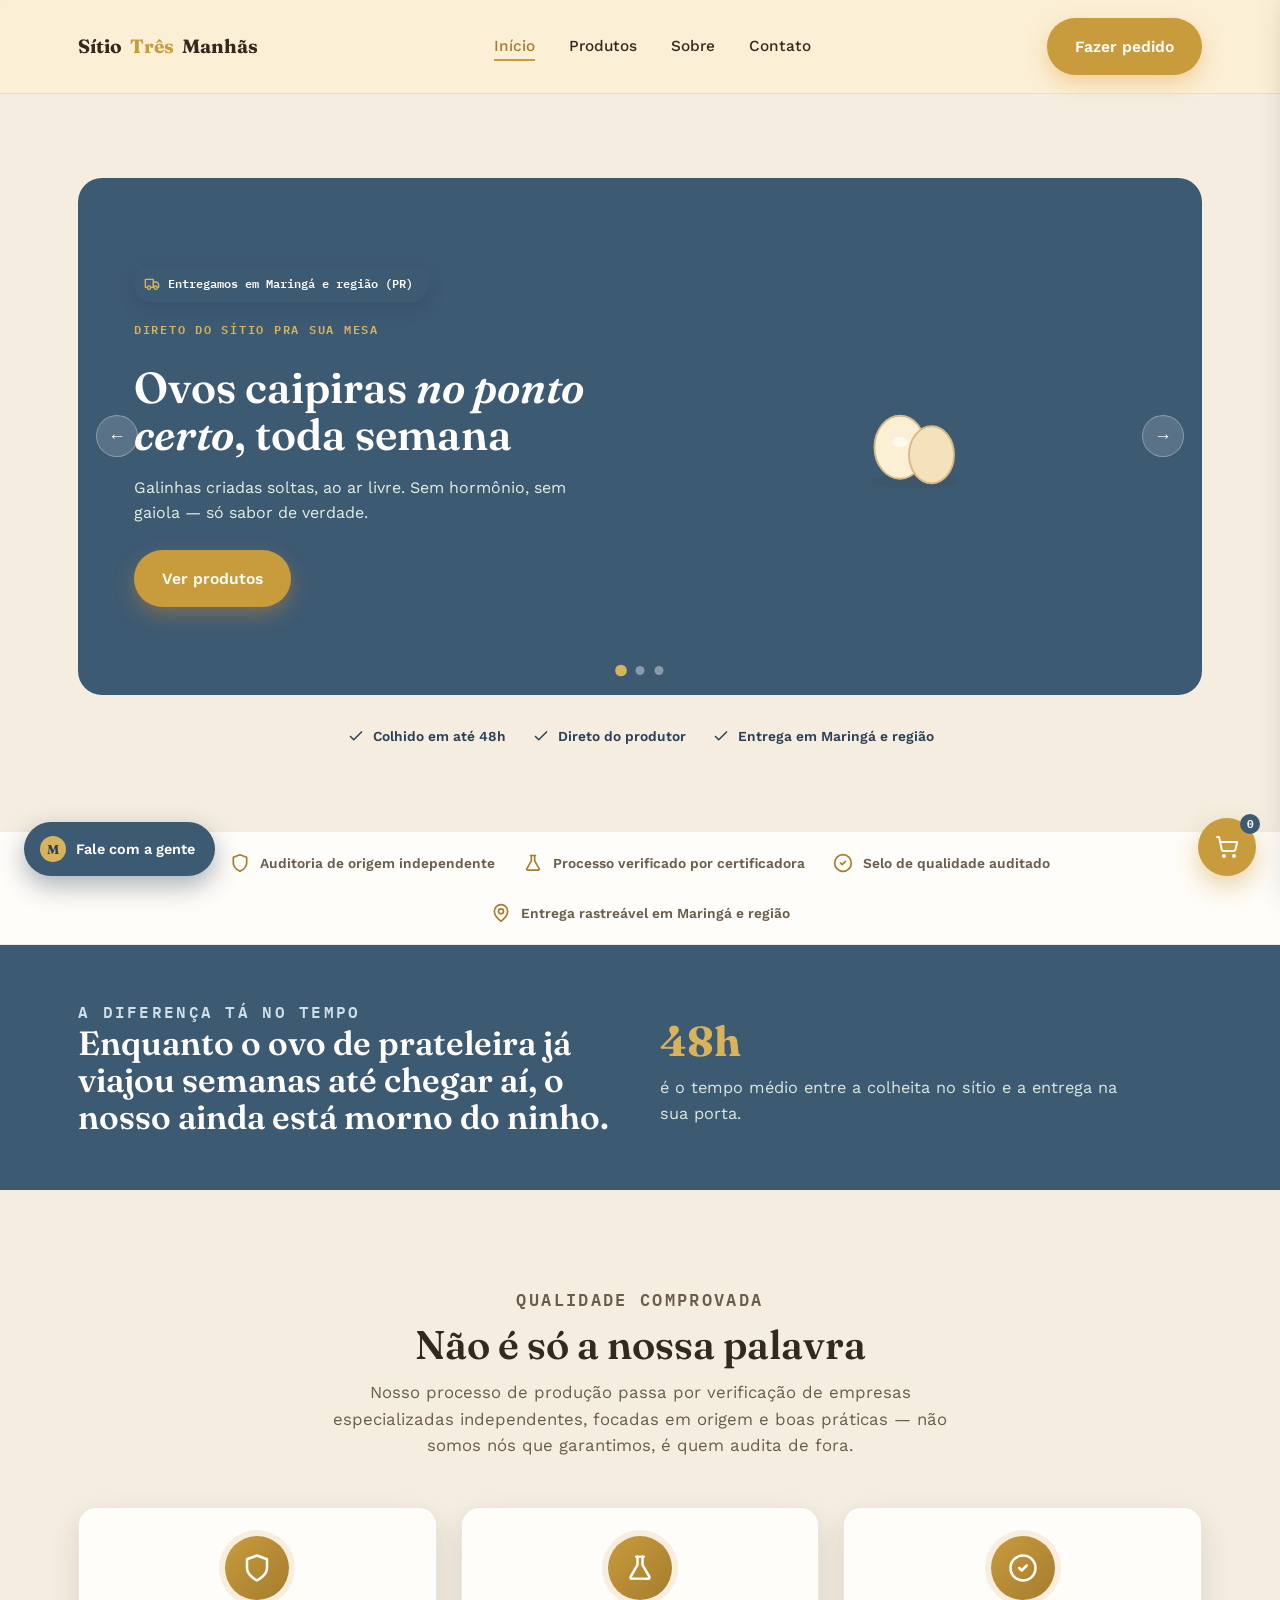
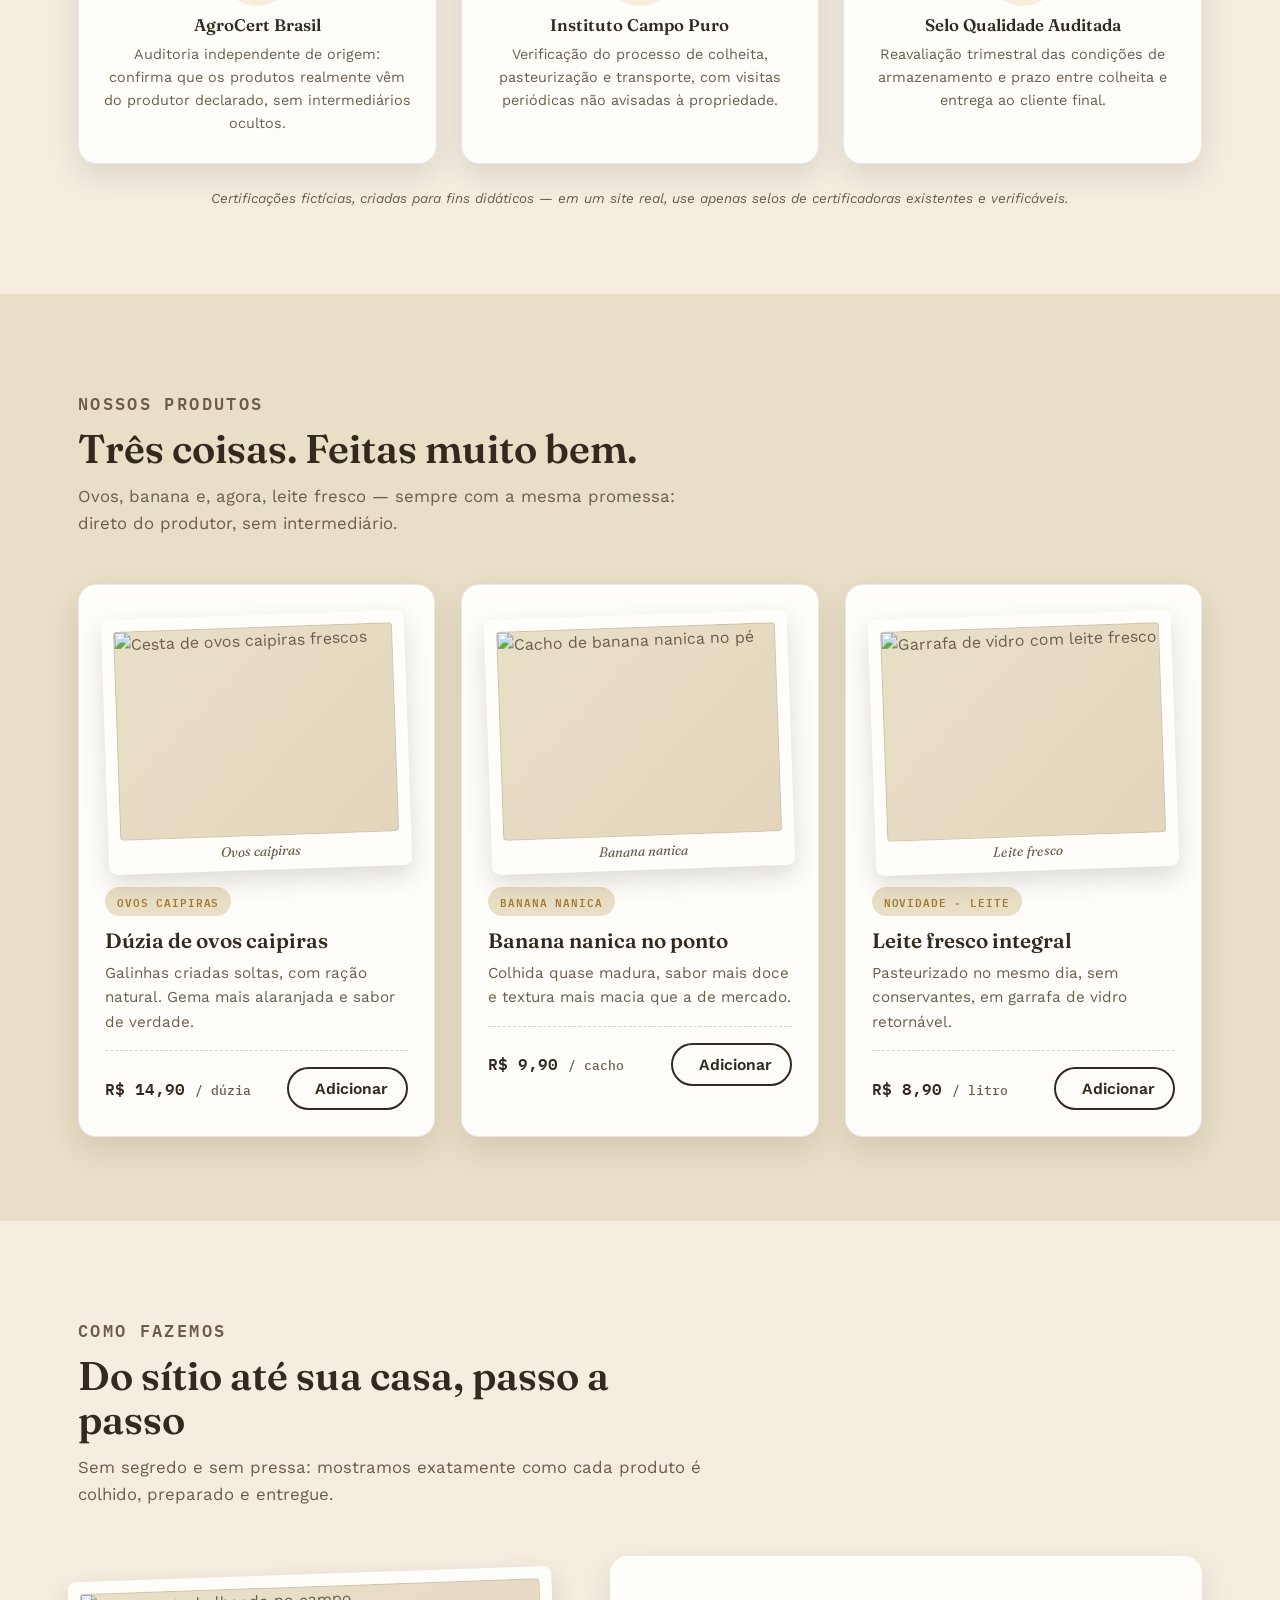
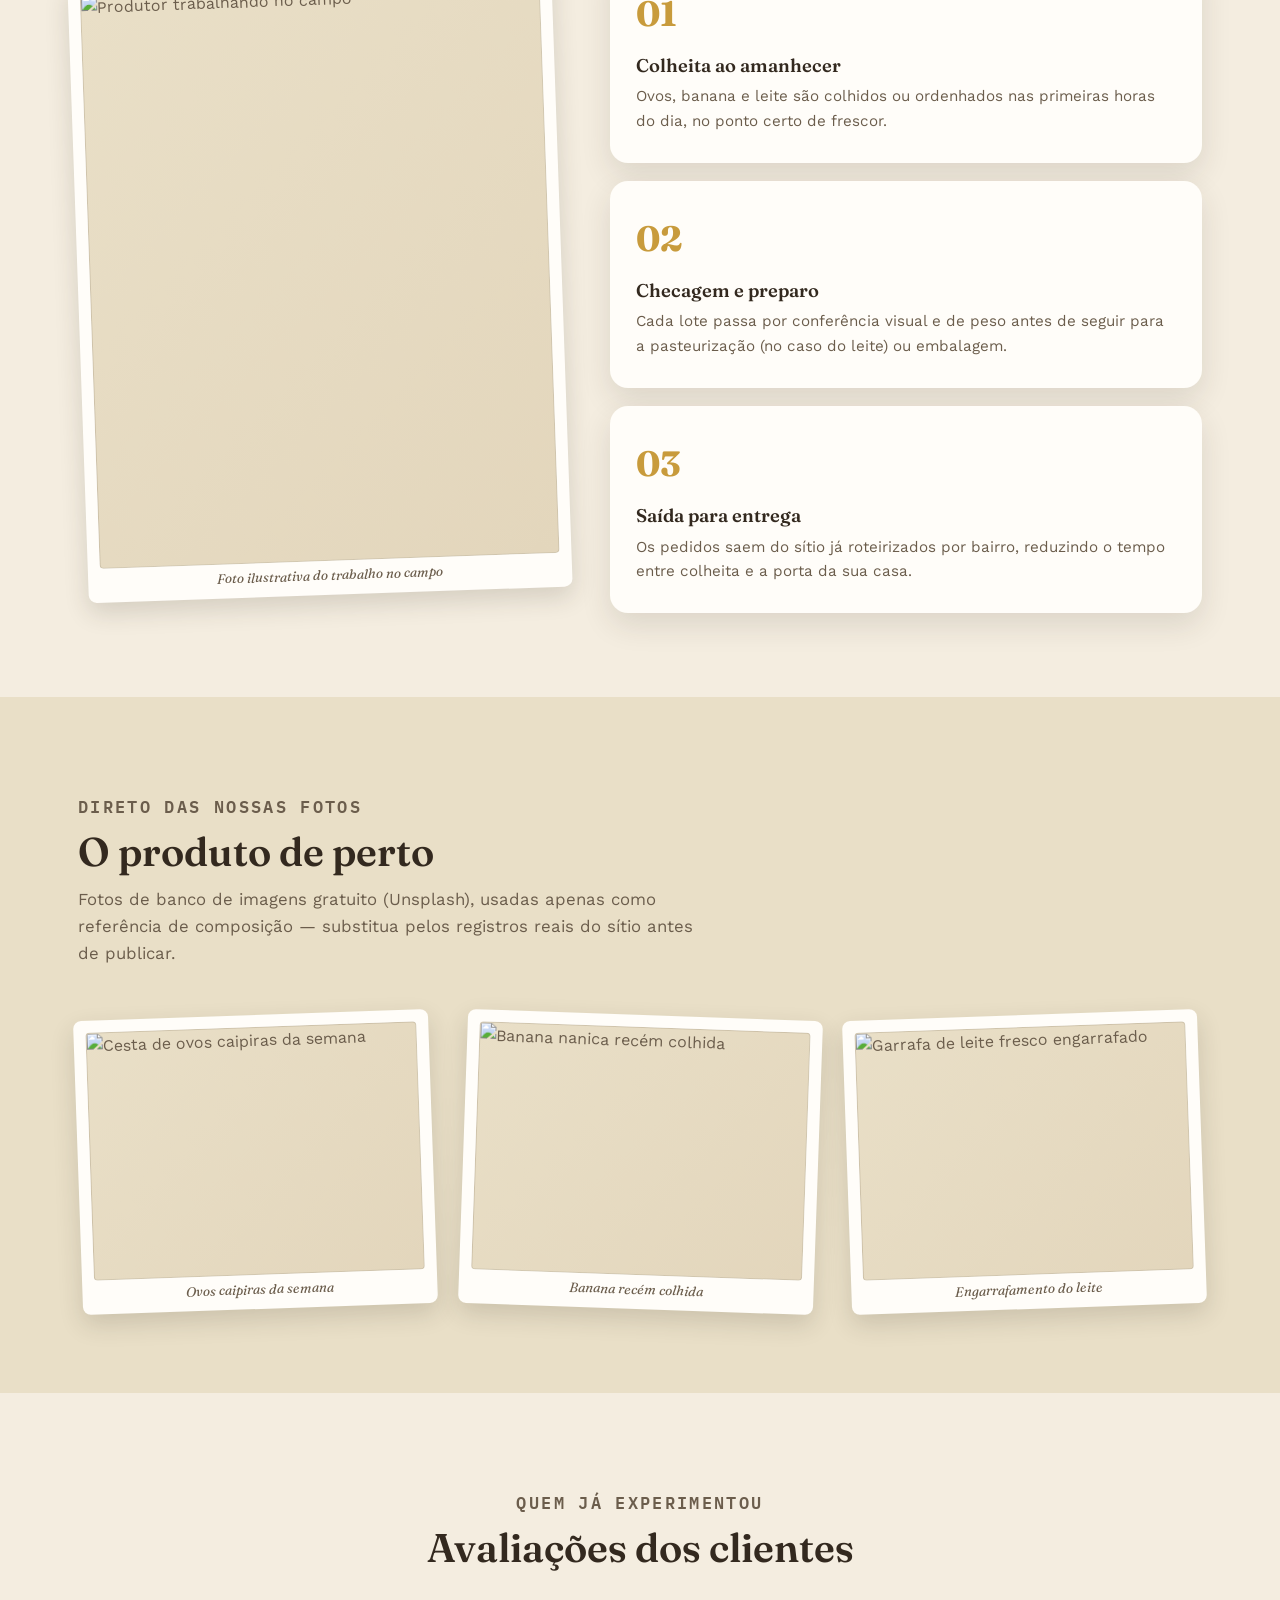
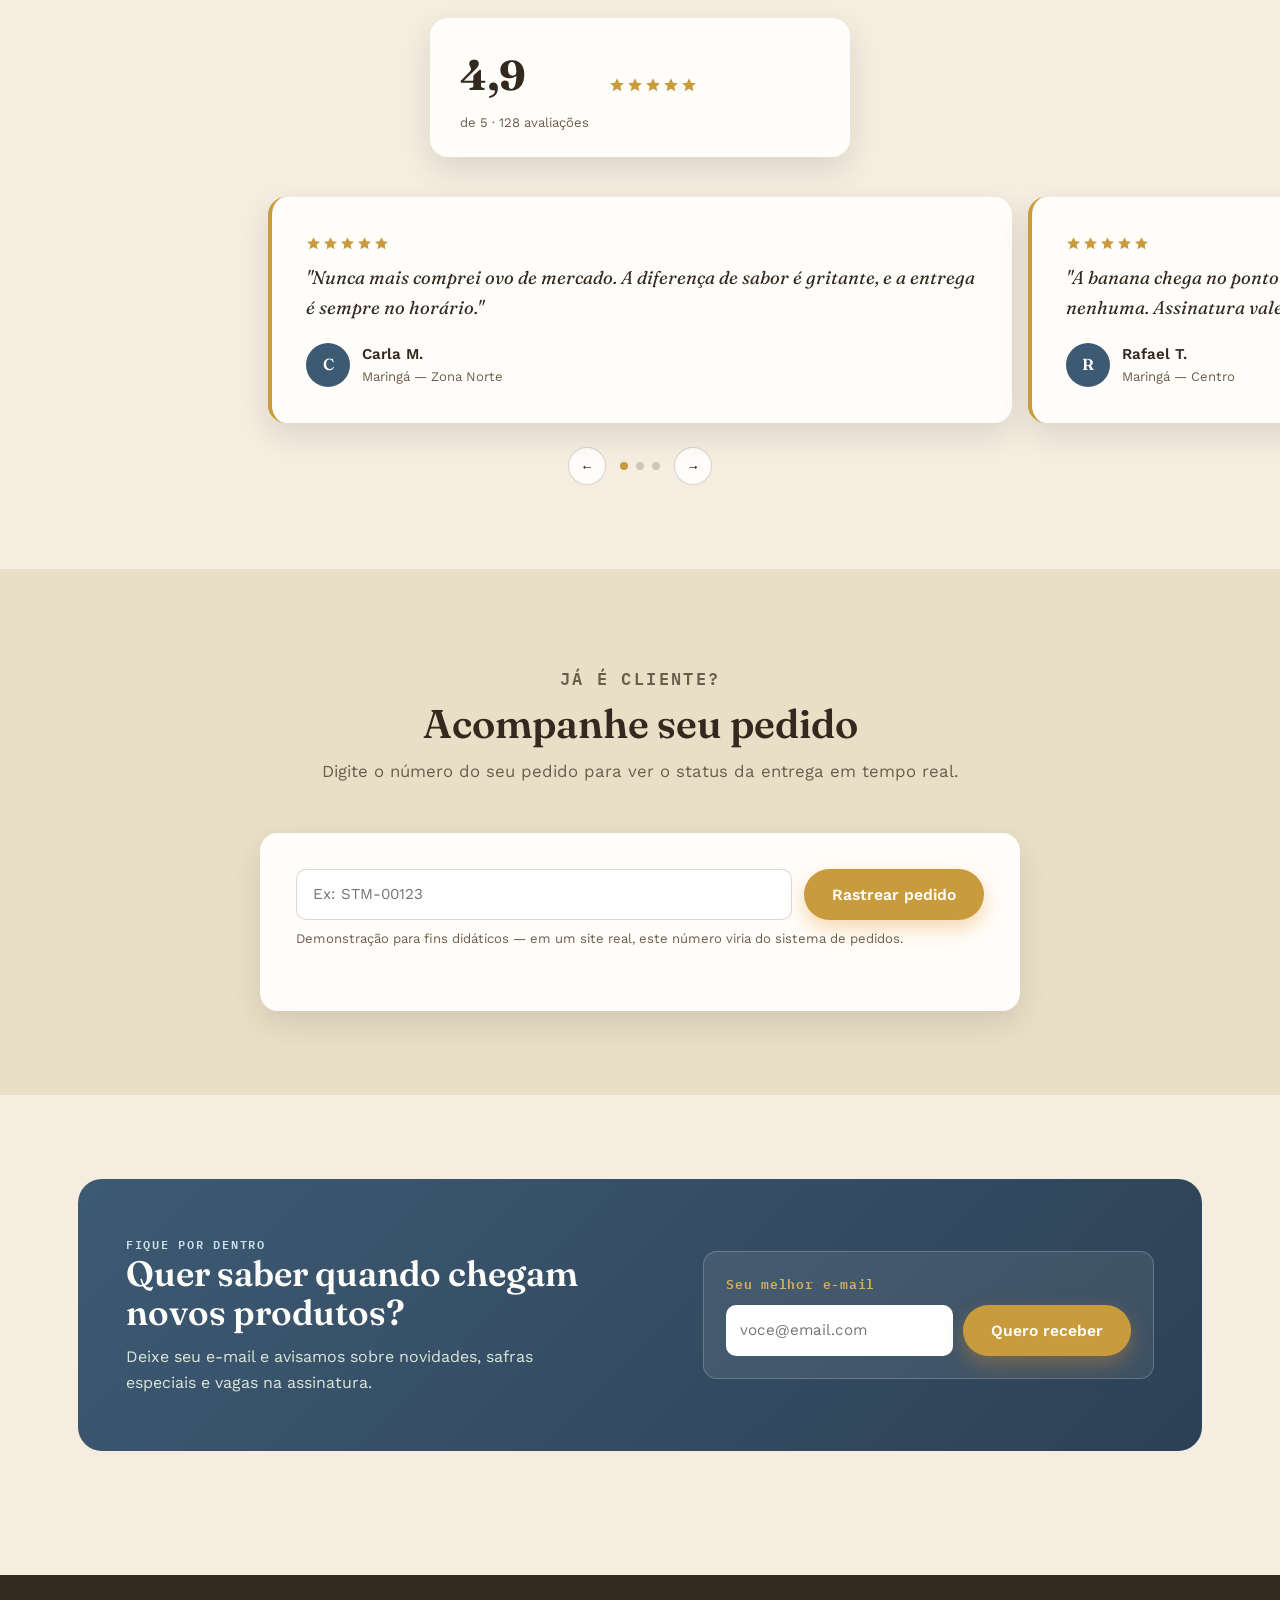
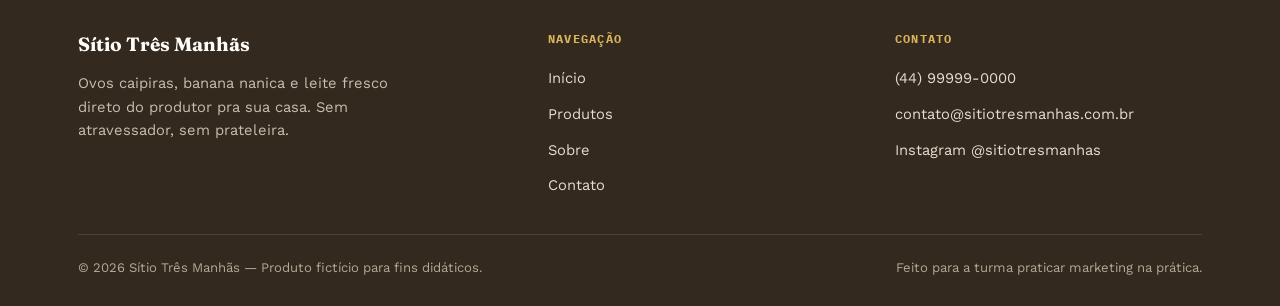
==== index.html @ 1dc3b6c6 "Subindo o Projeto" ====
<!DOCTYPE html>
<html lang="pt-BR">
<head>
<meta charset="UTF-8">
<meta name="viewport" content="width=device-width, initial-scale=1.0">
<title>Sítio Três Manhãs — Ovos, banana e leite direto do sítio</title>
<meta name="description" content="Ovos caipiras, banana nanica e leite fresco direto do produtor pra sua casa, com entrega em Maringá e região.">
<link rel="preconnect" href="https://fonts.googleapis.com">
<link rel="preconnect" href="https://fonts.gstatic.com" crossorigin>
<link href="https://fonts.googleapis.com/css2?family=Fraunces:ital,opsz,wght@0,9..144,400;0,9..144,600;0,9..144,700;1,9..144,500&family=Work+Sans:wght@400;500;600;700&family=IBM+Plex+Mono:wght@500;600&display=swap" rel="stylesheet">
<style>
:root{
  --cream:      #F4EDE0;
  --cream-2:    #E9DFC7;
  --milk:       #FFFDF9;
  --milk-2:     #F1ECDD;
  --yolk:       #C89B3C;
  --yolk-dark:  #A67C2E;
  --banana:     #D9B25C;
  --leaf:       #3D5A73;
  --leaf-2:     #2C4155;
  --soil:       #33291F;
  --soil-60:    #6B5D4C;
  --crate:      #A9754F;
  --kraft:      #E3D6BC;
  --white:      #FFFDF9;
  --radius:     18px;
  --shadow:     0 12px 30px rgba(51,41,31,0.12);
}
*{ box-sizing:border-box; margin:0; padding:0; }
html{ scroll-behavior:smooth; }
body{
  background:var(--cream);
  color:var(--soil);
  font-family:'Work Sans', sans-serif;
  font-size:16px;
  line-height:1.6;
  -webkit-font-smoothing:antialiased;
}
h1,h2,h3{ font-family:'Fraunces', serif; color:var(--soil); line-height:1.1; font-weight:600; }
a{ color:inherit; text-decoration:none; }
img,svg{ display:block; max-width:100%; }
ul{ list-style:none; }
.eyebrow{ font-family:'IBM Plex Mono', monospace; font-size:0.78rem; font-weight:600; letter-spacing:0.14em; text-transform:uppercase; color:var(--yolk-dark); }
.wrap{ max-width:1180px; margin:0 auto; padding:0 28px; }
.btn{ display:inline-flex; align-items:center; justify-content:center; gap:8px; padding:14px 26px; border-radius:999px; font-family:'Work Sans', sans-serif; font-weight:600; font-size:0.98rem; cursor:pointer; border:2px solid transparent; transition:transform .18s ease, box-shadow .18s ease, background .18s ease; }
.btn:focus-visible{ outline:3px solid var(--leaf); outline-offset:3px; }
.btn-primary{ background:var(--yolk); color:var(--white); box-shadow:0 8px 20px rgba(226,146,39,0.35); }
.btn-primary:hover{ transform:translateY(-2px); background:var(--yolk-dark); }
.btn-outline{ background:transparent; border-color:var(--soil); color:var(--soil); }
.btn-outline:hover{ background:var(--soil); color:var(--white); }
.btn-light{ background:var(--white); color:var(--leaf-2); }
.btn-light:hover{ transform:translateY(-2px); }

/* header */
header{ position:sticky; top:0; z-index:50; background:rgba(251,239,212,0.92); backdrop-filter:blur(6px); border-bottom:1px solid rgba(58,46,34,0.08); transition:box-shadow .2s ease; }
header.scrolled{ box-shadow:0 6px 18px rgba(58,46,34,0.08); }
.nav{ display:flex; align-items:center; justify-content:space-between; padding:18px 28px; }
.logo{ font-family:'Fraunces', serif; font-weight:700; font-size:1.2rem; display:flex; align-items:center; gap:8px; white-space:nowrap; }
.logo .dot{ color:var(--yolk); }
.nav-links{ display:flex; align-items:center; gap:34px; font-weight:500; font-size:0.96rem; }
.nav-links a{ position:relative; padding:4px 0; }
.nav-links a::after{ content:""; position:absolute; left:0; bottom:-2px; width:0; height:2px; background:var(--yolk); transition:width .2s ease; }
.nav-links a:hover::after, .nav-links a.active::after{ width:100%; }
.nav-links a.active{ color:var(--yolk-dark); }
.nav-cta{ display:flex; align-items:center; gap:18px; }
.menu-toggle{ display:none; background:none; border:none; font-size:1.6rem; cursor:pointer; color:var(--soil); }
@media(max-width:860px){
  .nav-links{ position:absolute; top:100%; left:0; right:0; background:var(--cream); flex-direction:column; align-items:flex-start; padding:20px 28px; gap:16px; border-bottom:1px solid rgba(58,46,34,0.08); display:none; }
  .nav-links.open{ display:flex; }
  .menu-toggle{ display:block; }
}
@media(max-width:480px){
  .nav{ padding:16px 20px; } .logo{ font-size:1rem; } .nav-cta{ gap:10px; } .nav-cta .btn-primary{ padding:10px 16px; font-size:0.85rem; }
}

/* page hero (inner pages) */
.page-hero{ padding:56px 0 40px; }
.page-hero .eyebrow{ margin-bottom:10px; }
.page-hero h1{ font-size:clamp(2rem,4vw,2.9rem); max-width:20ch; }
.page-hero p{ color:var(--soil-60); max-width:56ch; margin-top:14px; font-size:1.05rem; }
.crumb{ font-family:'IBM Plex Mono', monospace; font-size:0.78rem; color:var(--soil-60); margin-bottom:14px; }
.crumb a:hover{ color:var(--yolk-dark); }

section{ padding:84px 0; }
.section-head{ max-width:640px; margin-bottom:48px; }
.section-head h2{ font-size:clamp(1.9rem,3.4vw,2.5rem); margin-top:10px; }
.section-head p{ color:var(--soil-60); margin-top:12px; font-size:1.05rem; }
.section-alt{ background:var(--cream-2); }

/* reveal on scroll */
.reveal{ opacity:0; transform:translateY(24px); transition:opacity .6s ease, transform .6s ease; }
.reveal.visible{ opacity:1; transform:translateY(0); }
@media (prefers-reduced-motion: reduce){ .reveal{ opacity:1; transform:none; transition:none; } }

/* ---- HERO CAROUSEL ---- */
.hero-carousel{ position:relative; overflow:hidden; border-radius:24px; background:var(--leaf); }
.hc-track{ display:flex; transition:transform .6s cubic-bezier(.65,0,.35,1); }
.hc-slide{ min-width:100%; display:grid; grid-template-columns:1.05fr 0.95fr; gap:40px; align-items:center; padding:64px 56px; }
.hc-slide .eyebrow{ color:var(--banana); }
.hc-slide h2{ color:var(--white); font-size:clamp(1.9rem,3.6vw,2.7rem); margin:12px 0 16px; }
.hc-slide p{ color:#E4EEE1; max-width:44ch; margin-bottom:24px; }
.hc-art{ display:flex; justify-content:center; }
.hc-dots{ position:absolute; bottom:20px; left:50%; transform:translateX(-50%); display:flex; gap:10px; z-index:5; }
.hc-dot{ width:9px; height:9px; border-radius:50%; background:rgba(255,255,255,0.4); border:none; cursor:pointer; padding:0; transition:background .2s ease, transform .2s ease; }
.hc-dot.active{ background:var(--banana); transform:scale(1.3); }
.hc-arrow{ position:absolute; top:50%; transform:translateY(-50%); width:42px; height:42px; border-radius:50%; background:rgba(255,255,255,0.15); border:1px solid rgba(255,255,255,0.3); color:var(--white); font-size:1.1rem; cursor:pointer; z-index:5; display:flex; align-items:center; justify-content:center; transition:background .2s ease; }
.hc-arrow:hover{ background:rgba(255,255,255,0.3); }
.hc-arrow.prev{ left:18px; } .hc-arrow.next{ right:18px; }
@media(max-width:760px){ .hc-slide{ grid-template-columns:1fr; padding:44px 24px 70px; text-align:left; } .hc-art{ order:-1; max-width:220px; } .hc-arrow{ top:auto; bottom:16px; transform:none; width:36px; height:36px; } .hc-arrow.prev{ left:16px; } .hc-arrow.next{ right:16px; } .hc-dots{ bottom:26px; } }

/* trust row */
.trust-row{ display:flex; gap:26px; flex-wrap:wrap; margin-top:26px; }
.trust-item{ display:flex; align-items:center; gap:8px; font-size:0.86rem; font-weight:600; color:var(--leaf-2); }
.trust-item svg{ width:18px; height:18px; flex-shrink:0; }

/* products */
.products-grid{ display:grid; grid-template-columns:repeat(3,1fr); gap:26px; }
.product-card{ background:var(--white); border:1px solid rgba(58,46,34,0.1); border-radius:var(--radius); padding:30px 26px 26px; position:relative; box-shadow:var(--shadow); transition:transform .25s ease, box-shadow .25s ease; }
.product-card:hover{ transform:translateY(-6px); box-shadow:0 20px 40px rgba(58,46,34,0.18); }
.product-card .badge{ display:inline-block; font-family:'IBM Plex Mono', monospace; font-size:0.68rem; font-weight:600; letter-spacing:0.08em; background:var(--cream-2); color:var(--yolk-dark); padding:6px 12px; border-radius:999px; margin-bottom:14px; }
.product-card h3{ font-size:1.3rem; margin-bottom:8px; }
.product-card p.desc{ color:var(--soil-60); margin-bottom:16px; font-size:0.95rem; }
.product-card ul{ display:flex; flex-direction:column; gap:8px; margin-bottom:18px; }
.product-card li{ display:flex; gap:8px; font-size:0.88rem; align-items:flex-start; }
.product-card li svg{ width:16px; height:16px; flex-shrink:0; margin-top:3px; color:var(--yolk-dark); }
.product-foot{ display:flex; align-items:center; justify-content:space-between; border-top:1px dashed rgba(58,46,34,0.2); padding-top:16px; }
.product-foot .price{ font-family:'IBM Plex Mono', monospace; font-weight:600; color:var(--soil); }
.product-foot .price span{ color:var(--soil-60); font-weight:500; font-size:0.82rem; }
.product-art{ height:120px; display:flex; align-items:center; justify-content:center; margin-bottom:14px; }

/* tabs */
.tabs{ display:flex; gap:10px; flex-wrap:wrap; margin-bottom:36px; }
.tab-btn{ font-family:'IBM Plex Mono', monospace; font-size:0.82rem; font-weight:600; letter-spacing:0.04em; padding:10px 18px; border-radius:999px; border:2px solid rgba(58,46,34,0.15); background:transparent; color:var(--soil-60); cursor:pointer; transition:all .2s ease; }
.tab-btn:hover{ border-color:var(--yolk); color:var(--yolk-dark); }
.tab-btn.active{ background:var(--soil); border-color:var(--soil); color:var(--white); }
.hide{ display:none !important; }

/* steps */
.steps{ display:grid; grid-template-columns:repeat(3,1fr); gap:26px; }
.step{ background:var(--white); border-radius:var(--radius); padding:30px 26px; box-shadow:var(--shadow); position:relative; transition:transform .25s ease; }
.step:hover{ transform:translateY(-4px); }
.step .num{ font-family:'Fraunces', serif; font-size:2.2rem; font-weight:700; color:var(--yolk); margin-bottom:14px; }
.step h3{ font-size:1.15rem; margin-bottom:8px; }
.step p{ color:var(--soil-60); font-size:0.95rem; }

/* testimonial carousel */
.tc-wrap{ position:relative; max-width:760px; margin:0 auto; }
.tc-track{ display:flex; transition:transform .5s ease; }
.tc-slide{ min-width:100%; padding:0 8px; }
.testimonial{ background:var(--white); border-radius:var(--radius); padding:36px 34px; border-left:4px solid var(--yolk); box-shadow:var(--shadow); }
.testimonial p.quote{ font-size:1.15rem; margin-bottom:20px; color:var(--soil); font-family:'Fraunces', serif; font-style:italic; }
.testimonial .who{ display:flex; align-items:center; gap:12px; }
.avatar{ width:44px; height:44px; border-radius:50%; background:var(--leaf); color:var(--white); display:flex; align-items:center; justify-content:center; font-family:'Fraunces', serif; font-weight:600; }
.who .name{ font-weight:600; font-size:0.94rem; }
.who .loc{ font-size:0.82rem; color:var(--soil-60); }
.tc-controls{ display:flex; justify-content:center; gap:14px; margin-top:24px; align-items:center; }
.tc-arrow{ width:38px; height:38px; border-radius:50%; border:1px solid rgba(58,46,34,0.2); background:var(--white); cursor:pointer; display:flex; align-items:center; justify-content:center; transition:background .2s ease; }
.tc-arrow:hover{ background:var(--cream-2); }
.tc-dots{ display:flex; gap:8px; }
.tc-dot{ width:8px; height:8px; border-radius:50%; background:rgba(58,46,34,0.2); border:none; cursor:pointer; padding:0; }
.tc-dot.active{ background:var(--yolk); }

/* baskets */
.baskets-grid{ display:grid; grid-template-columns:repeat(3,1fr); gap:26px; align-items:stretch; }
.basket{ background:var(--white); border:1px solid rgba(58,46,34,0.1); border-radius:var(--radius); padding:32px 28px; display:flex; flex-direction:column; box-shadow:var(--shadow); transition:transform .25s ease; }
.basket:hover{ transform:translateY(-6px); }
.basket.featured{ background:var(--soil); color:var(--white); transform:translateY(-10px); box-shadow:0 18px 40px rgba(58,46,34,0.28); }
.basket.featured:hover{ transform:translateY(-14px); }
.basket.featured .basket-price, .basket.featured h3{ color:var(--white); }
.basket.featured p, .basket.featured li{ color:#E6DDCF; }
.basket .tag-featured{ align-self:flex-start; background:var(--yolk); color:var(--white); font-family:'IBM Plex Mono', monospace; font-size:0.68rem; font-weight:600; letter-spacing:0.08em; padding:5px 10px; border-radius:999px; margin-bottom:14px; }
.basket h3{ font-size:1.25rem; margin-bottom:6px; }
.basket-price{ font-family:'Fraunces', serif; font-size:2.1rem; font-weight:700; margin:10px 0 4px; color:var(--soil); }
.basket-price span{ font-size:0.95rem; font-family:'Work Sans'; font-weight:400; color:var(--soil-60); }
.basket ul{ margin:20px 0 26px; display:flex; flex-direction:column; gap:10px; flex-grow:1; }
.basket li{ font-size:0.92rem; display:flex; gap:8px; }
.basket li svg{ width:16px; height:16px; color:var(--yolk-dark); flex-shrink:0; margin-top:3px; }
.basket.featured li svg{ color:var(--banana); }

/* accordion */
.accordion{ max-width:760px; margin:0 auto; display:flex; flex-direction:column; gap:14px; }
.acc-item{ background:var(--white); border-radius:14px; box-shadow:var(--shadow); overflow:hidden; }
.acc-head{ display:flex; align-items:center; justify-content:space-between; padding:20px 24px; cursor:pointer; font-weight:600; }
.acc-head .plus{ font-size:1.3rem; color:var(--yolk-dark); transition:transform .25s ease; }
.acc-item.open .acc-head .plus{ transform:rotate(45deg); }
.acc-body{ max-height:0; overflow:hidden; transition:max-height .3s ease; }
.acc-body-inner{ padding:0 24px 20px; color:var(--soil-60); font-size:0.95rem; }

/* timeline (sobre) */
.timeline{ position:relative; max-width:760px; margin:0 auto; padding-left:30px; border-left:2px solid var(--kraft); }
.tl-item{ position:relative; padding-bottom:36px; }
.tl-item:last-child{ padding-bottom:0; }
.tl-item::before{ content:""; position:absolute; left:-38px; top:2px; width:14px; height:14px; border-radius:50%; background:var(--yolk); border:3px solid var(--cream); }
.tl-item .year{ font-family:'IBM Plex Mono', monospace; font-size:0.78rem; color:var(--yolk-dark); font-weight:600; }
.tl-item h3{ font-size:1.1rem; margin:6px 0; }
.tl-item p{ color:var(--soil-60); font-size:0.94rem; }

/* values */
.values-grid{ display:grid; grid-template-columns:repeat(3,1fr); gap:24px; }
.value-card{ text-align:left; }
.value-card .icon{ width:52px; height:52px; border-radius:14px; background:var(--cream-2); display:flex; align-items:center; justify-content:center; margin-bottom:16px; }
.value-card .icon svg{ width:26px; height:26px; color:var(--leaf); }
.value-card h3{ font-size:1.1rem; margin-bottom:6px; }
.value-card p{ color:var(--soil-60); font-size:0.94rem; }

/* contact page */
.contact-grid{ display:grid; grid-template-columns:1fr 1fr; gap:44px; align-items:start; }
.form-card{ background:var(--white); border-radius:var(--radius); padding:32px; box-shadow:var(--shadow); }
.form-row{ margin-bottom:18px; display:flex; flex-direction:column; gap:6px; }
.form-row label{ font-size:0.85rem; font-weight:600; color:var(--soil); }
.form-row input, .form-row textarea, .form-row select{ padding:12px 14px; border-radius:10px; border:1.5px solid rgba(58,46,34,0.18); font-family:'Work Sans', sans-serif; font-size:0.95rem; background:var(--milk); }
.form-row input:focus, .form-row textarea:focus, .form-row select:focus{ outline:none; border-color:var(--yolk); }
.info-card{ background:var(--leaf); color:var(--white); border-radius:var(--radius); padding:32px; margin-bottom:20px; }
.info-card h3{ color:var(--white); font-size:1.15rem; margin-bottom:14px; }
.info-row{ display:flex; gap:12px; margin-bottom:12px; font-size:0.94rem; color:#DCE7DC; }
.info-row svg{ width:18px; height:18px; flex-shrink:0; color:var(--banana); margin-top:2px; }
.map-block{ height:220px; border-radius:var(--radius); background:repeating-linear-gradient(45deg, var(--kraft), var(--kraft) 12px, var(--cream-2) 12px, var(--cream-2) 24px); display:flex; align-items:center; justify-content:center; color:var(--soil-60); font-family:'IBM Plex Mono', monospace; font-size:0.82rem; text-align:center; padding:20px; }

/* cta final */
.cta-final{ background:linear-gradient(135deg, var(--leaf) 0%, var(--leaf-2) 100%); color:var(--white); border-radius:24px; padding:56px 48px; display:grid; grid-template-columns:1.2fr 1fr; gap:36px; align-items:center; }
.cta-final h2{ color:var(--white); font-size:clamp(1.7rem,3vw,2.2rem); margin-bottom:12px; }
.cta-final p{ color:#DCE7DC; max-width:44ch; }
.newsletter{ background:rgba(255,255,255,0.08); border:1px solid rgba(255,255,255,0.2); border-radius:14px; padding:22px; }
.newsletter label{ font-size:0.8rem; font-weight:600; display:block; margin-bottom:10px; color:var(--banana); font-family:'IBM Plex Mono', monospace; letter-spacing:0.06em; }
.newsletter form{ display:flex; gap:10px; flex-wrap:wrap; }
.newsletter input{ flex:1; min-width:160px; padding:12px 14px; border-radius:10px; border:none; font-family:'Work Sans', sans-serif; font-size:0.95rem; }
.newsletter input:focus-visible{ outline:3px solid var(--banana); }

/* promise band */
.promise{ background:var(--leaf); color:var(--white); padding:54px 0; }
.promise .wrap{ display:grid; grid-template-columns:1fr 1fr; gap:40px; align-items:center; }
.promise h2{ color:var(--white); font-size:clamp(1.6rem,3vw,2.1rem); }
.promise p{ color:#DCE7DC; font-size:1.02rem; max-width:48ch; }
.promise .stat{ font-family:'Fraunces', serif; font-size:2.6rem; color:var(--banana); font-weight:700; }

/* footer */
footer{ background:var(--soil); color:#E6DDCF; padding:54px 0 28px; margin-top:40px; }
.footer-grid{ display:grid; grid-template-columns:1.4fr 1fr 1fr; gap:40px; margin-bottom:36px; }
footer h4{ font-family:'IBM Plex Mono', monospace; font-size:0.78rem; letter-spacing:0.1em; color:var(--banana); margin-bottom:16px; text-transform:uppercase; }
footer .logo{ color:var(--white); margin-bottom:12px; }
footer p{ font-size:0.92rem; color:#C9BFAE; max-width:36ch; }
footer ul{ display:flex; flex-direction:column; gap:10px; }
footer a{ font-size:0.92rem; color:#E6DDCF; }
footer a:hover{ color:var(--banana); }
.footer-bottom{ border-top:1px solid rgba(255,255,255,0.12); padding-top:22px; display:flex; justify-content:space-between; flex-wrap:wrap; gap:10px; font-size:0.82rem; color:#B3A996; }

@media(max-width:900px){
  .hero-grid, .promise .wrap, .products-grid, .steps, .baskets-grid, .cta-final, .footer-grid, .contact-grid, .values-grid{ grid-template-columns:1fr; }
  .basket.featured{ transform:none; }
  .cta-final{ padding:40px 26px; }
  section{ padding:60px 0; }
}
@media (prefers-reduced-motion: reduce){ html{ scroll-behavior:auto; } *{ transition:none !important; } }

/* ---------- flying sparkles / grain particles ---------- */
.sparkle-field{ position:absolute; inset:0; overflow:hidden; pointer-events:none; z-index:1; }
.sparkle{ position:absolute; bottom:-20px; opacity:0; border-radius:50%; background:radial-gradient(circle, rgba(255,244,214,0.95) 0%, rgba(255,244,214,0) 70%); animation:floatUp linear infinite; }
.sparkle.grain{ background:var(--banana); border-radius:2px; width:5px; height:9px; transform:rotate(20deg); opacity:0.85; }
@keyframes floatUp{
  0%{ transform:translateY(0) translateX(0) rotate(0deg); opacity:0; }
  10%{ opacity:0.9; }
  50%{ transform:translateY(-160px) translateX(14px) rotate(90deg); }
  90%{ opacity:0.5; }
  100%{ transform:translateY(-340px) translateX(-10px) rotate(180deg); opacity:0; }
}
@media (prefers-reduced-motion: reduce){ .sparkle{ animation:none; display:none; } }

/* ---------- shimmer CTA ---------- */
.btn-shimmer{ position:relative; overflow:hidden; }
.btn-shimmer::after{
  content:""; position:absolute; top:0; left:-60%; width:40%; height:100%;
  background:linear-gradient(120deg, transparent, rgba(255,255,255,0.55), transparent);
  transform:skewX(-20deg); animation:shimmerSweep 3.2s ease-in-out infinite;
}
@keyframes shimmerSweep{ 0%{ left:-60%; } 45%{ left:130%; } 100%{ left:130%; } }
@media (prefers-reduced-motion: reduce){ .btn-shimmer::after{ animation:none; } }

/* ---------- delivery badge ---------- */
.delivery-badge{ display:inline-flex; align-items:center; gap:8px; background:var(--leaf); color:var(--white); padding:8px 16px 8px 10px; border-radius:999px; font-family:'IBM Plex Mono', monospace; font-size:0.78rem; font-weight:600; margin-bottom:18px; box-shadow:0 6px 16px rgba(44,65,85,0.3); }
.delivery-badge svg{ width:16px; height:16px; color:var(--banana); }

/* ---------- trust / certification ---------- */
.trust-strip{ background:var(--white); border-top:1px solid rgba(51,41,31,0.08); border-bottom:1px solid rgba(51,41,31,0.08); }
.trust-strip .wrap{ padding:20px 28px; display:flex; flex-wrap:wrap; gap:28px; align-items:center; justify-content:center; }
.trust-mini{ display:flex; align-items:center; gap:10px; font-size:0.86rem; font-weight:600; color:var(--soil-60); }
.trust-mini svg{ width:20px; height:20px; color:var(--yolk-dark); flex-shrink:0; }

.cert-grid{ display:grid; grid-template-columns:repeat(3,1fr); gap:24px; }
.cert-card{ background:var(--white); border:1px solid rgba(51,41,31,0.1); border-radius:var(--radius); padding:28px 24px; text-align:center; box-shadow:var(--shadow); transition:transform .25s ease; }
.cert-card:hover{ transform:translateY(-6px); }
.cert-badge{ width:64px; height:64px; margin:0 auto 16px; border-radius:50%; background:linear-gradient(135deg, var(--yolk) 0%, var(--yolk-dark) 100%); display:flex; align-items:center; justify-content:center; color:var(--white); box-shadow:0 0 0 6px rgba(200,155,60,0.15); animation:pulseGlow 3s ease-in-out infinite; }
.cert-badge svg{ width:30px; height:30px; }
@keyframes pulseGlow{ 0%,100%{ box-shadow:0 0 0 6px rgba(200,155,60,0.15); } 50%{ box-shadow:0 0 0 12px rgba(200,155,60,0.06); } }
.cert-card h3{ font-size:1.05rem; margin-bottom:8px; }
.cert-card p{ color:var(--soil-60); font-size:0.9rem; }
.cert-note{ text-align:center; color:var(--soil-60); font-size:0.85rem; margin-top:24px; font-style:italic; }

/* ---------- photo placeholders (polaroid style) ---------- */
.photo-frame{ background:var(--white); padding:12px 12px 34px; border-radius:8px; box-shadow:0 10px 24px rgba(51,41,31,0.16); transform:rotate(-2deg); transition:transform .3s ease; position:relative; }
.photo-frame:nth-child(even){ transform:rotate(2deg); }
.photo-frame:hover{ transform:rotate(0deg) scale(1.02); }
.photo-frame-inner{ background:linear-gradient(135deg, var(--cream-2), var(--kraft)); border:1px dashed rgba(51,41,31,0.3); border-radius:4px; aspect-ratio:4/3; display:flex; flex-direction:column; align-items:center; justify-content:center; gap:8px; color:var(--soil-60); overflow:hidden; }
.photo-frame-inner.photo-frame-real{ border-style:solid; border-color:rgba(51,41,31,0.12); padding:0; }
.photo-frame-inner.photo-frame-real img{ width:100%; height:100%; object-fit:cover; display:block; }
.photo-frame.tall .photo-frame-inner{ aspect-ratio:4/5; }
.photo-frame-inner svg{ width:34px; height:34px; opacity:0.6; }
.photo-frame-inner p{ font-family:'IBM Plex Mono', monospace; font-size:0.72rem; letter-spacing:0.04em; }
.photo-caption{ position:absolute; bottom:8px; left:0; right:0; text-align:center; font-family:'Fraunces', serif; font-style:italic; font-size:0.85rem; color:var(--soil-60); }
.photos-grid{ display:grid; grid-template-columns:repeat(3,1fr); gap:30px; }
.process-grid{ display:grid; grid-template-columns:0.9fr 1.1fr; gap:48px; align-items:center; }

/* ---------- reviews ---------- */
.rating-summary{ display:flex; align-items:center; gap:20px; background:var(--white); border-radius:var(--radius); padding:24px 30px; box-shadow:var(--shadow); max-width:420px; margin:0 auto 40px; }
.rating-summary .score{ font-family:'Fraunces', serif; font-size:2.6rem; font-weight:700; color:var(--soil); }
.rating-summary .stars{ color:var(--yolk); display:inline-flex; gap:2px; }
.rating-summary .stars .star{ width:16px; height:16px; color:rgba(51,41,31,0.2); }
.rating-summary .stars .star.on{ color:var(--yolk); }
.rating-summary .count{ font-size:0.82rem; color:var(--soil-60); margin-top:4px; }
.testimonial .stars{ display:inline-flex; gap:2px; margin-bottom:12px; }
.testimonial .stars .star{ width:15px; height:15px; color:rgba(51,41,31,0.2); }
.testimonial .stars .star.on{ color:var(--yolk); }

/* ---------- order tracking ---------- */
.tracker-card{ background:var(--white); border-radius:var(--radius); box-shadow:var(--shadow); padding:36px; max-width:760px; margin:0 auto; }
.tracker-form{ display:flex; gap:12px; flex-wrap:wrap; margin-bottom:8px; }
.tracker-form input{ flex:1; min-width:200px; padding:13px 16px; border-radius:10px; border:1.5px solid rgba(51,41,31,0.18); font-family:'Work Sans', sans-serif; font-size:0.95rem; }
.tracker-form input:focus{ outline:none; border-color:var(--yolk); }
.tracker-hint{ font-size:0.82rem; color:var(--soil-60); margin-bottom:26px; }
.tracker-steps{ display:none; grid-template-columns:repeat(4,1fr); gap:0; position:relative; margin-top:10px; }
.tracker-steps.show{ display:grid; }
.tracker-steps::before{ content:""; position:absolute; top:19px; left:10%; right:10%; height:3px; background:rgba(51,41,31,0.12); z-index:0; }
.t-step{ position:relative; z-index:1; text-align:center; }
.t-step .t-dot{ width:38px; height:38px; border-radius:50%; background:var(--white); border:3px solid rgba(51,41,31,0.2); display:flex; align-items:center; justify-content:center; margin:0 auto 10px; color:transparent; transition:all .3s ease; }
.t-step.done .t-dot{ background:var(--leaf); border-color:var(--leaf); color:var(--white); }
.t-step.current .t-dot{ background:var(--yolk); border-color:var(--yolk); color:var(--white); animation:pulseGlow 1.6s ease-in-out infinite; }
.t-step .t-dot svg{ width:18px; height:18px; }
.t-step p{ font-size:0.8rem; font-weight:600; color:var(--soil-60); }
.t-step.done p, .t-step.current p{ color:var(--soil); }

/* ---------- humanized support chat ---------- */
.chat-fab{ position:fixed; bottom:24px; left:24px; z-index:80; background:var(--leaf); color:var(--white); border:none; border-radius:999px; padding:14px 20px 14px 16px; display:flex; align-items:center; gap:10px; box-shadow:0 10px 26px rgba(44,65,85,0.4); cursor:pointer; font-family:'Work Sans', sans-serif; font-weight:600; font-size:0.9rem; transition:transform .2s ease; }
.chat-fab:hover{ transform:translateY(-3px); }
.chat-fab svg{ width:20px; height:20px; }
.chat-fab .chat-avatar{ width:26px; height:26px; border-radius:50%; background:var(--banana); color:var(--leaf-2); display:flex; align-items:center; justify-content:center; font-family:'Fraunces', serif; font-weight:700; font-size:0.8rem; }
.chat-panel{ position:fixed; bottom:24px; left:24px; z-index:90; width:330px; max-width:90vw; background:var(--white); border-radius:18px; box-shadow:0 20px 50px rgba(51,41,31,0.3); display:none; flex-direction:column; overflow:hidden; }
.chat-panel.open{ display:flex; }
.chat-head{ background:var(--leaf); color:var(--white); padding:16px 18px; display:flex; align-items:center; gap:12px; }
.chat-head .chat-avatar{ width:36px; height:36px; border-radius:50%; background:var(--banana); color:var(--leaf-2); display:flex; align-items:center; justify-content:center; font-family:'Fraunces', serif; font-weight:700; }
.chat-head div p:first-child{ font-weight:600; font-size:0.92rem; }
.chat-head div p:last-child{ font-size:0.75rem; color:#CFE0E8; display:flex; align-items:center; gap:5px; }
.chat-head div p:last-child::before{ content:""; width:7px; height:7px; border-radius:50%; background:#7CD68C; display:inline-block; }
.chat-close{ margin-left:auto; background:none; border:none; color:var(--white); font-size:1.2rem; cursor:pointer; }
.chat-body{ padding:16px; display:flex; flex-direction:column; gap:10px; max-height:280px; overflow-y:auto; background:var(--cream); }
.chat-msg{ max-width:80%; padding:10px 13px; border-radius:14px; font-size:0.87rem; line-height:1.4; }
.chat-msg.bot{ background:var(--white); border:1px solid rgba(51,41,31,0.1); align-self:flex-start; border-bottom-left-radius:4px; }
.chat-msg.user{ background:var(--yolk); color:var(--white); align-self:flex-end; border-bottom-right-radius:4px; }
.chat-input-row{ display:flex; gap:8px; padding:12px; border-top:1px solid rgba(51,41,31,0.08); }
.chat-input-row input{ flex:1; padding:10px 12px; border-radius:10px; border:1.5px solid rgba(51,41,31,0.15); font-size:0.87rem; font-family:'Work Sans', sans-serif; }
.chat-input-row input:focus{ outline:none; border-color:var(--yolk); }
.chat-input-row button{ background:var(--yolk); color:var(--white); border:none; border-radius:10px; padding:0 14px; cursor:pointer; font-weight:600; }

/* ---------- shopping cart ---------- */
.cart-fab{ position:fixed; bottom:24px; right:24px; z-index:80; background:var(--yolk); color:var(--white); border:none; border-radius:50%; width:58px; height:58px; display:flex; align-items:center; justify-content:center; cursor:pointer; box-shadow:0 10px 26px rgba(200,155,60,0.45); transition:transform .2s ease; }
.cart-fab:hover{ transform:translateY(-3px) scale(1.05); }
.cart-fab svg{ width:24px; height:24px; }
.cart-count{ position:absolute; top:-4px; right:-4px; background:var(--leaf); color:var(--white); font-size:0.68rem; font-weight:700; width:20px; height:20px; border-radius:50%; display:flex; align-items:center; justify-content:center; font-family:'IBM Plex Mono', monospace; }
.cart-count.bump{ animation:bump .3s ease; }
@keyframes bump{ 0%{ transform:scale(1); } 40%{ transform:scale(1.4); } 100%{ transform:scale(1); } }
.cart-overlay{ position:fixed; inset:0; background:rgba(51,41,31,0.45); z-index:95; display:none; }
.cart-overlay.open{ display:block; }
.cart-drawer{ position:fixed; top:0; right:-380px; width:360px; max-width:88vw; height:100%; background:var(--white); z-index:96; box-shadow:-10px 0 30px rgba(0,0,0,0.2); transition:right .3s ease; display:flex; flex-direction:column; }
.cart-drawer.open{ right:0; }
.cart-drawer-head{ padding:20px; border-bottom:1px solid rgba(51,41,31,0.1); display:flex; align-items:center; justify-content:space-between; }
.cart-drawer-head h3{ font-size:1.2rem; }
.cart-drawer-close{ background:none; border:none; font-size:1.3rem; cursor:pointer; color:var(--soil-60); }
.cart-items{ flex:1; overflow-y:auto; padding:16px 20px; display:flex; flex-direction:column; gap:14px; }
.cart-empty{ text-align:center; color:var(--soil-60); font-size:0.9rem; padding:40px 10px; }
.cart-item{ display:flex; gap:12px; align-items:center; padding-bottom:14px; border-bottom:1px dashed rgba(51,41,31,0.15); }
.cart-item-icon{ width:44px; height:44px; border-radius:10px; background:var(--cream-2); display:flex; align-items:center; justify-content:center; flex-shrink:0; }
.cart-item-icon svg{ width:22px; height:22px; }
.cart-item-info{ flex:1; }
.cart-item-info .name{ font-weight:600; font-size:0.9rem; }
.cart-item-info .price{ font-size:0.8rem; color:var(--soil-60); font-family:'IBM Plex Mono', monospace; }
.cart-qty{ display:flex; align-items:center; gap:8px; }
.cart-qty button{ width:22px; height:22px; border-radius:50%; border:1px solid rgba(51,41,31,0.2); background:var(--white); cursor:pointer; font-size:0.85rem; line-height:1; }
.cart-drawer-foot{ padding:18px 20px; border-top:1px solid rgba(51,41,31,0.1); }
.cart-total{ display:flex; justify-content:space-between; font-weight:600; margin-bottom:14px; font-family:'IBM Plex Mono', monospace; }
.cart-delivery-note{ display:flex; gap:8px; align-items:center; font-size:0.78rem; color:var(--soil-60); margin-bottom:14px; }
.cart-delivery-note svg{ width:15px; height:15px; color:var(--leaf); flex-shrink:0; }

@media(max-width:900px){
  .cert-grid, .photos-grid, .process-grid{ grid-template-columns:1fr; }
  .tracker-steps{ grid-template-columns:repeat(2,1fr); gap:20px 0; }
  .tracker-steps::before{ display:none; }
  .chat-fab span.chat-label{ display:none; }
}
</style>
</head>
<body>
<header id="siteHeader">
  <nav class="nav wrap">
    <a href="index.html" class="logo">Sítio <span class="dot">Três</span> Manhãs</a>
    <ul class="nav-links" id="navLinks">
      <li><a href="index.html" class="active">Início</a></li>
      <li><a href="produtos.html">Produtos</a></li>
      <li><a href="sobre.html">Sobre</a></li>
      <li><a href="contato.html">Contato</a></li>
    </ul>
    <div class="nav-cta">
      <a href="produtos.html#cestas" class="btn btn-primary">Fazer pedido</a>
      <button class="menu-toggle" id="menuToggle" aria-label="Abrir menu">&#9776;</button>
    </div>
  </nav>
</header>

<section class="hero">
  <div class="wrap">
    <div class="hero-carousel" id="heroCarousel" style="position:relative;">
      <div class="sparkle-field"><span class="sparkle grain" style="left:85%; width:7px; height:7px; animation-delay:0.3s; animation-duration:11.3s;"></span><span class="sparkle" style="left:62%; width:6px; height:6px; animation-delay:4.4s; animation-duration:8.1s;"></span><span class="sparkle" style="left:56%; width:9px; height:9px; animation-delay:0.8s; animation-duration:8.9s;"></span><span class="sparkle grain" style="left:62%; width:9px; height:9px; animation-delay:3.1s; animation-duration:9.8s;"></span><span class="sparkle" style="left:68%; width:6px; height:6px; animation-delay:2.4s; animation-duration:12.0s;"></span><span class="sparkle" style="left:83%; width:9px; height:9px; animation-delay:2.4s; animation-duration:9.5s;"></span><span class="sparkle grain" style="left:35%; width:9px; height:9px; animation-delay:3.0s; animation-duration:8.5s;"></span><span class="sparkle" style="left:76%; width:9px; height:9px; animation-delay:1.7s; animation-duration:9.1s;"></span><span class="sparkle" style="left:58%; width:6px; height:6px; animation-delay:3.3s; animation-duration:9.2s;"></span><span class="sparkle grain" style="left:6%; width:11px; height:11px; animation-delay:1.7s; animation-duration:7.7s;"></span><span class="sparkle" style="left:46%; width:6px; height:6px; animation-delay:2.0s; animation-duration:11.1s;"></span><span class="sparkle" style="left:15%; width:8px; height:8px; animation-delay:2.3s; animation-duration:11.2s;"></span><span class="sparkle grain" style="left:56%; width:6px; height:6px; animation-delay:5.3s; animation-duration:8.6s;"></span><span class="sparkle" style="left:53%; width:9px; height:9px; animation-delay:0.9s; animation-duration:8.2s;"></span><span class="sparkle" style="left:66%; width:5px; height:5px; animation-delay:2.1s; animation-duration:9.6s;"></span><span class="sparkle grain" style="left:14%; width:6px; height:6px; animation-delay:0.2s; animation-duration:12.0s;"></span><span class="sparkle" style="left:96%; width:11px; height:11px; animation-delay:3.0s; animation-duration:7.6s;"></span><span class="sparkle" style="left:78%; width:7px; height:7px; animation-delay:4.3s; animation-duration:10.4s;"></span></div>
      <div class="hc-track js-track">
        <div class="hc-slide">
          <div>
            <span class="delivery-badge"><svg viewBox="0 0 24 24" fill="none" stroke="currentColor" stroke-width="2" stroke-linecap="round" stroke-linejoin="round"><path d="M10 17h4V5H2v12h3"/><path d="M20 17h2v-3.34a4 4 0 0 0-1.17-2.83L19 9h-5v8h1"/><circle cx="7.5" cy="17.5" r="2.5"/><circle cx="17.5" cy="17.5" r="2.5"/></svg>Entregamos em Maringá e região (PR)</span>
            <p class="eyebrow">Direto do sítio pra sua mesa</p>
            <h2>Ovos caipiras <em>no ponto certo</em>, toda semana</h2>
            <p>Galinhas criadas soltas, ao ar livre. Sem hormônio, sem gaiola — só sabor de verdade.</p>
            <a href="#produtos" class="btn btn-primary btn-shimmer">Ver produtos</a>
          </div>
          <div class="hc-art"><svg viewBox="0 0 160 160" width="120" role="img" aria-label="Ovos caipiras">
    <ellipse cx="80" cy="140" rx="60" ry="10" fill="#3A2E22" opacity="0.08"/>
    <ellipse cx="60" cy="95" rx="34" ry="42" fill="#FBEFD4" stroke="#D8B98A" stroke-width="2.5"/>
    <ellipse cx="102" cy="105" rx="30" ry="38" fill="#F3E2BC" stroke="#D8B98A" stroke-width="2.5"/>
    <ellipse cx="60" cy="88" rx="10" ry="7" fill="#FFFFFF" opacity="0.6"/>
  </svg></div>
        </div>
        <div class="hc-slide">
          <div>
            <span class="delivery-badge"><svg viewBox="0 0 24 24" fill="none" stroke="currentColor" stroke-width="2" stroke-linecap="round" stroke-linejoin="round"><path d="M10 17h4V5H2v12h3"/><path d="M20 17h2v-3.34a4 4 0 0 0-1.17-2.83L19 9h-5v8h1"/><circle cx="7.5" cy="17.5" r="2.5"/><circle cx="17.5" cy="17.5" r="2.5"/></svg>Entregamos em Maringá e região (PR)</span>
            <p class="eyebrow">Colhida quase madura</p>
            <h2>Banana nanica do jeito que o mercado nunca vende</h2>
            <p>Sem agrotóxico, colhida no ponto certo de doçura e entregue em poucas horas.</p>
            <a href="#produtos" class="btn btn-primary btn-shimmer">Ver produtos</a>
          </div>
          <div class="hc-art"><svg viewBox="0 0 160 160" width="120" role="img" aria-label="Banana nanica">
    <ellipse cx="80" cy="140" rx="60" ry="10" fill="#3A2E22" opacity="0.08"/>
    <path d="M45 120 C20 90, 30 45, 85 25 C110 16, 130 22, 135 35 C110 32, 92 42, 80 62 C120 40, 140 65, 138 90 C105 68, 68 78, 50 118 Z" fill="#F5C518"/>
    <path d="M48 118 C28 92, 34 52, 82 32" fill="none" stroke="#C79A0E" stroke-width="3" stroke-linecap="round"/>
    <path d="M120 30 C126 24, 134 24, 138 30" fill="none" stroke="#8C6E1A" stroke-width="3" stroke-linecap="round"/>
  </svg></div>
        </div>
        <div class="hc-slide">
          <div>
            <span class="delivery-badge"><svg viewBox="0 0 24 24" fill="none" stroke="currentColor" stroke-width="2" stroke-linecap="round" stroke-linejoin="round"><path d="M10 17h4V5H2v12h3"/><path d="M20 17h2v-3.34a4 4 0 0 0-1.17-2.83L19 9h-5v8h1"/><circle cx="7.5" cy="17.5" r="2.5"/><circle cx="17.5" cy="17.5" r="2.5"/></svg>Entregamos em Maringá e região (PR)</span>
            <p class="eyebrow">Novidade Sítio Três Manhãs</p>
            <h2>Leite fresco, pasteurizado no mesmo dia</h2>
            <p>Direto da nossa pequena produção, sem conservantes e com entrega em garrafa de vidro retornável.</p>
            <a href="#produtos" class="btn btn-primary btn-shimmer">Conhecer o leite</a>
          </div>
          <div class="hc-art"><svg viewBox="0 0 160 160" width="120" role="img" aria-label="Garrafa de leite fresco">
    <ellipse cx="80" cy="145" rx="46" ry="9" fill="#3A2E22" opacity="0.08"/>
    <path d="M65 30 h30 v18 l14 20 v65 a8 8 0 0 1-8 8 H59 a8 8 0 0 1-8-8 V68 l14-20 Z" fill="#FFFDF6" stroke="#D8B98A" stroke-width="2.5"/>
    <rect x="60" y="24" width="40" height="12" rx="3" fill="#5B7C99"/>
    <rect x="51" y="95" width="58" height="30" fill="#E29227" opacity="0.9"/>
    <text x="80" y="115" font-family="IBM Plex Mono, monospace" font-size="11" fill="#FFFDF6" text-anchor="middle" font-weight="600">FRESCO</text>
  </svg></div>
        </div>
      </div>
      <button class="hc-arrow prev js-prev" aria-label="Slide anterior">&#8592;</button>
      <button class="hc-arrow next js-next" aria-label="Próximo slide">&#8594;</button>
      <div class="hc-dots js-dots"></div>
    </div>
    <div class="trust-row" style="justify-content:center; margin-top:30px;">
      <div class="trust-item"><svg viewBox="0 0 24 24" fill="none" stroke="currentColor" stroke-width="2"><path d="M20 6L9 17l-5-5"/></svg> Colhido em até 48h</div>
      <div class="trust-item"><svg viewBox="0 0 24 24" fill="none" stroke="currentColor" stroke-width="2"><path d="M20 6L9 17l-5-5"/></svg> Direto do produtor</div>
      <div class="trust-item"><svg viewBox="0 0 24 24" fill="none" stroke="currentColor" stroke-width="2"><path d="M20 6L9 17l-5-5"/></svg> Entrega em Maringá e região</div>
    </div>
  </div>
</section>

<div class="trust-strip">
  <div class="wrap">
    <div class="trust-mini"><svg viewBox="0 0 24 24" fill="none" stroke="currentColor" stroke-width="2" stroke-linecap="round" stroke-linejoin="round"><path d="M12 22s8-4 8-10V5l-8-3-8 3v7c0 6 8 10 8 10Z"/></svg> Auditoria de origem independente</div>
    <div class="trust-mini"><svg viewBox="0 0 24 24" fill="none" stroke="currentColor" stroke-width="2" stroke-linecap="round" stroke-linejoin="round"><path d="M9 3h6"/><path d="M10 3v6.5L4.5 19a1 1 0 0 0 .87 1.5h13.26a1 1 0 0 0 .87-1.5L14 9.5V3"/></svg> Processo verificado por certificadora</div>
    <div class="trust-mini"><svg viewBox="0 0 24 24" fill="none" stroke="currentColor" stroke-width="2" stroke-linecap="round" stroke-linejoin="round"><path d="m9 12 2 2 4-4"/><circle cx="12" cy="12" r="10"/></svg> Selo de qualidade auditado</div>
    <div class="trust-mini"><svg viewBox="0 0 24 24" fill="none" stroke="currentColor" stroke-width="2" stroke-linecap="round" stroke-linejoin="round"><path d="M20 10c0 6-8 12-8 12s-8-6-8-12a8 8 0 0 1 16 0Z"/><circle cx="12" cy="10" r="3"/></svg> Entrega rastreável em Maringá e região</div>
  </div>
</div>

<section class="promise reveal">
  <div class="wrap">
    <div>
      <p class="eyebrow" style="color:#CDE0EA">A diferença tá no tempo</p>
      <h2>Enquanto o ovo de prateleira já viajou semanas até chegar aí, o nosso ainda está morno do ninho.</h2>
    </div>
    <div>
      <p><span class="stat">48h</span><br>é o tempo médio entre a colheita no sítio e a entrega na sua porta.</p>
    </div>
  </div>
</section>

<section id="certificacoes">
  <div class="wrap">
    <div class="section-head reveal" style="margin-left:auto; margin-right:auto; text-align:center;">
      <p class="eyebrow">Qualidade comprovada</p>
      <h2>Não é só a nossa palavra</h2>
      <p>Nosso processo de produção passa por verificação de empresas especializadas independentes, focadas em origem e boas práticas — não somos nós que garantimos, é quem audita de fora.</p>
    </div>
    <div class="cert-grid">
      <div class="cert-card reveal">
        <div class="cert-badge"><svg viewBox="0 0 24 24" fill="none" stroke="currentColor" stroke-width="2" stroke-linecap="round" stroke-linejoin="round"><path d="M12 22s8-4 8-10V5l-8-3-8 3v7c0 6 8 10 8 10Z"/></svg></div>
        <h3>AgroCert Brasil</h3>
        <p>Auditoria independente de origem: confirma que os produtos realmente vêm do produtor declarado, sem intermediários ocultos.</p>
      </div>
      <div class="cert-card reveal">
        <div class="cert-badge"><svg viewBox="0 0 24 24" fill="none" stroke="currentColor" stroke-width="2" stroke-linecap="round" stroke-linejoin="round"><path d="M9 3h6"/><path d="M10 3v6.5L4.5 19a1 1 0 0 0 .87 1.5h13.26a1 1 0 0 0 .87-1.5L14 9.5V3"/></svg></div>
        <h3>Instituto Campo Puro</h3>
        <p>Verificação do processo de colheita, pasteurização e transporte, com visitas periódicas não avisadas à propriedade.</p>
      </div>
      <div class="cert-card reveal">
        <div class="cert-badge"><svg viewBox="0 0 24 24" fill="none" stroke="currentColor" stroke-width="2" stroke-linecap="round" stroke-linejoin="round"><path d="m9 12 2 2 4-4"/><circle cx="12" cy="12" r="10"/></svg></div>
        <h3>Selo Qualidade Auditada</h3>
        <p>Reavaliação trimestral das condições de armazenamento e prazo entre colheita e entrega ao cliente final.</p>
      </div>
    </div>
    <p class="cert-note">Certificações fictícias, criadas para fins didáticos — em um site real, use apenas selos de certificadoras existentes e verificáveis.</p>
  </div>
</section>

<section class="section-alt" id="produtos">
  <div class="wrap">
    <div class="section-head reveal">
      <p class="eyebrow">Nossos produtos</p>
      <h2>Três coisas. Feitas muito bem.</h2>
      <p>Ovos, banana e, agora, leite fresco — sempre com a mesma promessa: direto do produtor, sem intermediário.</p>
    </div>
    <div class="products-grid">
      <article class="product-card reveal" data-id="ovos" data-name="Dúzia de ovos caipiras" data-price="14.90">
        
      <div class="photo-frame">
        <div class="photo-frame-inner photo-frame-real">
          <img src="https://images.unsplash.com/photo-1509479100390-f83a8349e79c?auto=format&fit=crop&w=900&q=75" alt="Cesta de ovos caipiras frescos" loading="lazy">
        </div>
        <span class="photo-caption">Ovos caipiras</span>
      </div>
        <span class="badge" style="margin-top:16px;">OVOS CAIPIRAS</span>
        <h3>Dúzia de ovos caipiras</h3>
        <p class="desc">Galinhas criadas soltas, com ração natural. Gema mais alaranjada e sabor de verdade.</p>
        <div class="product-foot">
          <div class="price">R$ 14,90 <span>/ dúzia</span></div>
          <button class="btn btn-outline js-add-cart" style="padding:10px 18px;"><svg viewBox="0 0 24 24" fill="none" stroke="currentColor" stroke-width="2" stroke-linecap="round" stroke-linejoin="round"><circle cx="9" cy="21" r="1"/><circle cx="19" cy="21" r="1"/><path d="M2.05 2.05h2l2.66 12.42a2 2 0 0 0 2 1.58h9.78a2 2 0 0 0 2-1.58l1.65-7.39H5.12"/></svg> Adicionar</button>
        </div>
      </article>
      <article class="product-card reveal" data-id="banana" data-name="Cacho de banana nanica" data-price="9.90">
        
      <div class="photo-frame">
        <div class="photo-frame-inner photo-frame-real">
          <img src="https://images.unsplash.com/photo-1679255728321-88375291b36c?auto=format&fit=crop&w=900&q=75" alt="Cacho de banana nanica no pé" loading="lazy">
        </div>
        <span class="photo-caption">Banana nanica</span>
      </div>
        <span class="badge" style="margin-top:16px;">BANANA NANICA</span>
        <h3>Banana nanica no ponto</h3>
        <p class="desc">Colhida quase madura, sabor mais doce e textura mais macia que a de mercado.</p>
        <div class="product-foot">
          <div class="price">R$ 9,90 <span>/ cacho</span></div>
          <button class="btn btn-outline js-add-cart" style="padding:10px 18px;"><svg viewBox="0 0 24 24" fill="none" stroke="currentColor" stroke-width="2" stroke-linecap="round" stroke-linejoin="round"><circle cx="9" cy="21" r="1"/><circle cx="19" cy="21" r="1"/><path d="M2.05 2.05h2l2.66 12.42a2 2 0 0 0 2 1.58h9.78a2 2 0 0 0 2-1.58l1.65-7.39H5.12"/></svg> Adicionar</button>
        </div>
      </article>
      <article class="product-card reveal" data-id="leite" data-name="Leite fresco integral" data-price="8.90">
        
      <div class="photo-frame">
        <div class="photo-frame-inner photo-frame-real">
          <img src="https://images.unsplash.com/photo-1601436423474-51738541c1b1?auto=format&fit=crop&w=900&q=75" alt="Garrafa de vidro com leite fresco" loading="lazy">
        </div>
        <span class="photo-caption">Leite fresco</span>
      </div>
        <span class="badge" style="margin-top:16px;">NOVIDADE · LEITE</span>
        <h3>Leite fresco integral</h3>
        <p class="desc">Pasteurizado no mesmo dia, sem conservantes, em garrafa de vidro retornável.</p>
        <div class="product-foot">
          <div class="price">R$ 8,90 <span>/ litro</span></div>
          <button class="btn btn-outline js-add-cart" style="padding:10px 18px;"><svg viewBox="0 0 24 24" fill="none" stroke="currentColor" stroke-width="2" stroke-linecap="round" stroke-linejoin="round"><circle cx="9" cy="21" r="1"/><circle cx="19" cy="21" r="1"/><path d="M2.05 2.05h2l2.66 12.42a2 2 0 0 0 2 1.58h9.78a2 2 0 0 0 2-1.58l1.65-7.39H5.12"/></svg> Adicionar</button>
        </div>
      </article>
    </div>
  </div>
</section>

<section id="como-fazemos">
  <div class="wrap">
    <div class="section-head reveal">
      <p class="eyebrow">Como fazemos</p>
      <h2>Do sítio até sua casa, passo a passo</h2>
      <p>Sem segredo e sem pressa: mostramos exatamente como cada produto é colhido, preparado e entregue.</p>
    </div>
    <div class="process-grid">
      <div class="reveal">
        
      <div class="photo-frame tall">
        <div class="photo-frame-inner photo-frame-real">
          <img src="https://images.unsplash.com/photo-1626906722163-bd4c03cb3b9b?auto=format&fit=crop&w=900&q=75" alt="Produtor trabalhando no campo" loading="lazy">
        </div>
        <span class="photo-caption">Foto ilustrativa do trabalho no campo</span>
      </div>
      </div>
      <div class="reveal">
        <div class="steps" style="grid-template-columns:1fr; gap:18px;">
          <div class="step">
            <div class="num">01</div>
            <h3>Colheita ao amanhecer</h3>
            <p>Ovos, banana e leite são colhidos ou ordenhados nas primeiras horas do dia, no ponto certo de frescor.</p>
          </div>
          <div class="step">
            <div class="num">02</div>
            <h3>Checagem e preparo</h3>
            <p>Cada lote passa por conferência visual e de peso antes de seguir para a pasteurização (no caso do leite) ou embalagem.</p>
          </div>
          <div class="step">
            <div class="num">03</div>
            <h3>Saída para entrega</h3>
            <p>Os pedidos saem do sítio já roteirizados por bairro, reduzindo o tempo entre colheita e a porta da sua casa.</p>
          </div>
        </div>
      </div>
    </div>
  </div>
</section>

<section class="section-alt">
  <div class="wrap">
    <div class="section-head reveal">
      <p class="eyebrow">Direto das nossas fotos</p>
      <h2>O produto de perto</h2>
      <p>Fotos de banco de imagens gratuito (Unsplash), usadas apenas como referência de composição — substitua pelos registros reais do sítio antes de publicar.</p>
    </div>
    <div class="photos-grid">
      
      <div class="photo-frame">
        <div class="photo-frame-inner photo-frame-real">
          <img src="https://images.unsplash.com/photo-1509479100390-f83a8349e79c?auto=format&fit=crop&w=900&q=75" alt="Cesta de ovos caipiras da semana" loading="lazy">
        </div>
        <span class="photo-caption">Ovos caipiras da semana</span>
      </div>
      
      <div class="photo-frame">
        <div class="photo-frame-inner photo-frame-real">
          <img src="https://images.unsplash.com/photo-1679255728321-88375291b36c?auto=format&fit=crop&w=900&q=75" alt="Banana nanica recém colhida" loading="lazy">
        </div>
        <span class="photo-caption">Banana recém colhida</span>
      </div>
      
      <div class="photo-frame">
        <div class="photo-frame-inner photo-frame-real">
          <img src="https://images.unsplash.com/photo-1601436423474-51738541c1b1?auto=format&fit=crop&w=900&q=75" alt="Garrafa de leite fresco engarrafado" loading="lazy">
        </div>
        <span class="photo-caption">Engarrafamento do leite</span>
      </div>
    </div>
  </div>
</section>

<section id="avaliacoes">
  <div class="wrap">
    <div class="section-head reveal" style="margin-left:auto; margin-right:auto; text-align:center;">
      <p class="eyebrow">Quem já experimentou</p>
      <h2>Avaliações dos clientes</h2>
    </div>
    <div class="rating-summary reveal">
      <div>
        <div class="score">4,9</div>
        <div class="count">de 5 · 128 avaliações</div>
      </div>
      <div><span class="stars"><span class="star on"><svg viewBox="0 0 20 20" fill="currentColor"><path d="M10 1.5l2.6 5.6 6.1.6-4.6 4.1 1.3 6-5.4-3.1-5.4 3.1 1.3-6-4.6-4.1 6.1-.6z"/></svg></span><span class="star on"><svg viewBox="0 0 20 20" fill="currentColor"><path d="M10 1.5l2.6 5.6 6.1.6-4.6 4.1 1.3 6-5.4-3.1-5.4 3.1 1.3-6-4.6-4.1 6.1-.6z"/></svg></span><span class="star on"><svg viewBox="0 0 20 20" fill="currentColor"><path d="M10 1.5l2.6 5.6 6.1.6-4.6 4.1 1.3 6-5.4-3.1-5.4 3.1 1.3-6-4.6-4.1 6.1-.6z"/></svg></span><span class="star on"><svg viewBox="0 0 20 20" fill="currentColor"><path d="M10 1.5l2.6 5.6 6.1.6-4.6 4.1 1.3 6-5.4-3.1-5.4 3.1 1.3-6-4.6-4.1 6.1-.6z"/></svg></span><span class="star on"><svg viewBox="0 0 20 20" fill="currentColor"><path d="M10 1.5l2.6 5.6 6.1.6-4.6 4.1 1.3 6-5.4-3.1-5.4 3.1 1.3-6-4.6-4.1 6.1-.6z"/></svg></span></span></div>
    </div>
    <div class="tc-wrap reveal" id="testimonialCarousel">
      <div class="tc-track js-track">
        <div class="tc-slide">
          <div class="testimonial">
            <span class="stars"><span class="star on"><svg viewBox="0 0 20 20" fill="currentColor"><path d="M10 1.5l2.6 5.6 6.1.6-4.6 4.1 1.3 6-5.4-3.1-5.4 3.1 1.3-6-4.6-4.1 6.1-.6z"/></svg></span><span class="star on"><svg viewBox="0 0 20 20" fill="currentColor"><path d="M10 1.5l2.6 5.6 6.1.6-4.6 4.1 1.3 6-5.4-3.1-5.4 3.1 1.3-6-4.6-4.1 6.1-.6z"/></svg></span><span class="star on"><svg viewBox="0 0 20 20" fill="currentColor"><path d="M10 1.5l2.6 5.6 6.1.6-4.6 4.1 1.3 6-5.4-3.1-5.4 3.1 1.3-6-4.6-4.1 6.1-.6z"/></svg></span><span class="star on"><svg viewBox="0 0 20 20" fill="currentColor"><path d="M10 1.5l2.6 5.6 6.1.6-4.6 4.1 1.3 6-5.4-3.1-5.4 3.1 1.3-6-4.6-4.1 6.1-.6z"/></svg></span><span class="star on"><svg viewBox="0 0 20 20" fill="currentColor"><path d="M10 1.5l2.6 5.6 6.1.6-4.6 4.1 1.3 6-5.4-3.1-5.4 3.1 1.3-6-4.6-4.1 6.1-.6z"/></svg></span></span>
            <p class="quote">"Nunca mais comprei ovo de mercado. A diferença de sabor é gritante, e a entrega é sempre no horário."</p>
            <div class="who"><div class="avatar">C</div><div><div class="name">Carla M.</div><div class="loc">Maringá — Zona Norte</div></div></div>
          </div>
        </div>
        <div class="tc-slide">
          <div class="testimonial">
            <span class="stars"><span class="star on"><svg viewBox="0 0 20 20" fill="currentColor"><path d="M10 1.5l2.6 5.6 6.1.6-4.6 4.1 1.3 6-5.4-3.1-5.4 3.1 1.3-6-4.6-4.1 6.1-.6z"/></svg></span><span class="star on"><svg viewBox="0 0 20 20" fill="currentColor"><path d="M10 1.5l2.6 5.6 6.1.6-4.6 4.1 1.3 6-5.4-3.1-5.4 3.1 1.3-6-4.6-4.1 6.1-.6z"/></svg></span><span class="star on"><svg viewBox="0 0 20 20" fill="currentColor"><path d="M10 1.5l2.6 5.6 6.1.6-4.6 4.1 1.3 6-5.4-3.1-5.4 3.1 1.3-6-4.6-4.1 6.1-.6z"/></svg></span><span class="star on"><svg viewBox="0 0 20 20" fill="currentColor"><path d="M10 1.5l2.6 5.6 6.1.6-4.6 4.1 1.3 6-5.4-3.1-5.4 3.1 1.3-6-4.6-4.1 6.1-.6z"/></svg></span><span class="star on"><svg viewBox="0 0 20 20" fill="currentColor"><path d="M10 1.5l2.6 5.6 6.1.6-4.6 4.1 1.3 6-5.4-3.1-5.4 3.1 1.3-6-4.6-4.1 6.1-.6z"/></svg></span></span>
            <p class="quote">"A banana chega no ponto certo, coisa que eu nunca conseguia achar em loja nenhuma. Assinatura vale muito a pena."</p>
            <div class="who"><div class="avatar">R</div><div><div class="name">Rafael T.</div><div class="loc">Maringá — Centro</div></div></div>
          </div>
        </div>
        <div class="tc-slide">
          <div class="testimonial">
            <span class="stars"><span class="star on"><svg viewBox="0 0 20 20" fill="currentColor"><path d="M10 1.5l2.6 5.6 6.1.6-4.6 4.1 1.3 6-5.4-3.1-5.4 3.1 1.3-6-4.6-4.1 6.1-.6z"/></svg></span><span class="star on"><svg viewBox="0 0 20 20" fill="currentColor"><path d="M10 1.5l2.6 5.6 6.1.6-4.6 4.1 1.3 6-5.4-3.1-5.4 3.1 1.3-6-4.6-4.1 6.1-.6z"/></svg></span><span class="star on"><svg viewBox="0 0 20 20" fill="currentColor"><path d="M10 1.5l2.6 5.6 6.1.6-4.6 4.1 1.3 6-5.4-3.1-5.4 3.1 1.3-6-4.6-4.1 6.1-.6z"/></svg></span><span class="star on"><svg viewBox="0 0 20 20" fill="currentColor"><path d="M10 1.5l2.6 5.6 6.1.6-4.6 4.1 1.3 6-5.4-3.1-5.4 3.1 1.3-6-4.6-4.1 6.1-.6z"/></svg></span><span class="star"><svg viewBox="0 0 20 20" fill="currentColor"><path d="M10 1.5l2.6 5.6 6.1.6-4.6 4.1 1.3 6-5.4-3.1-5.4 3.1 1.3-6-4.6-4.1 6.1-.6z"/></svg></span></span>
            <p class="quote">"Testei o leite assim que lançou e virou item fixo da assinatura lá em casa. Sabor muito mais encorpado."</p>
            <div class="who"><div class="avatar">J</div><div><div class="name">Juliana P.</div><div class="loc">Maringá — Zona Sul</div></div></div>
          </div>
        </div>
      </div>
      <div class="tc-controls">
        <button class="tc-arrow js-prev" aria-label="Depoimento anterior">&#8592;</button>
        <div class="tc-dots js-dots"></div>
        <button class="tc-arrow js-next" aria-label="Próximo depoimento">&#8594;</button>
      </div>
    </div>
  </div>
</section>

<section class="section-alt" id="rastreio">
  <div class="wrap">
    <div class="section-head reveal" style="margin-left:auto; margin-right:auto; text-align:center;">
      <p class="eyebrow">Já é cliente?</p>
      <h2>Acompanhe seu pedido</h2>
      <p>Digite o número do seu pedido para ver o status da entrega em tempo real.</p>
    </div>
    <div class="tracker-card reveal">
      <div class="tracker-form">
        <input type="text" id="trackInput" placeholder="Ex: STM-00123">
        <button class="btn btn-primary" id="trackBtn">Rastrear pedido</button>
      </div>
      <p class="tracker-hint">Demonstração para fins didáticos — em um site real, este número viria do sistema de pedidos.</p>
      <div class="tracker-steps" id="trackerSteps">
        <div class="t-step done"><div class="t-dot"><svg viewBox="0 0 24 24" fill="none" stroke="currentColor" stroke-width="2"><path d="M20 6L9 17l-5-5"/></svg></div><p>Pedido recebido</p></div>
        <div class="t-step done"><div class="t-dot"><svg viewBox="0 0 24 24" fill="none" stroke="currentColor" stroke-width="2"><path d="M20 6L9 17l-5-5"/></svg></div><p>Em preparo</p></div>
        <div class="t-step current"><div class="t-dot"><svg viewBox="0 0 24 24" fill="none" stroke="currentColor" stroke-width="2" stroke-linecap="round" stroke-linejoin="round"><path d="M10 17h4V5H2v12h3"/><path d="M20 17h2v-3.34a4 4 0 0 0-1.17-2.83L19 9h-5v8h1"/><circle cx="7.5" cy="17.5" r="2.5"/><circle cx="17.5" cy="17.5" r="2.5"/></svg></div><p>A caminho</p></div>
        <div class="t-step"><div class="t-dot"></div><p>Entregue</p></div>
      </div>
    </div>
  </div>
</section>

<section>
  <div class="wrap">
    <div class="cta-final reveal">
      <div>
        <p class="eyebrow" style="color:#CDE0EA">Fique por dentro</p>
        <h2>Quer saber quando chegam novos produtos?</h2>
        <p>Deixe seu e-mail e avisamos sobre novidades, safras especiais e vagas na assinatura.</p>
      </div>
      <div class="newsletter">
        <label for="email">Seu melhor e-mail</label>
        <form onsubmit="return false;">
          <input type="email" id="email" placeholder="voce@email.com" required>
          <button class="btn btn-primary btn-shimmer" type="submit">Quero receber</button>
        </form>
      </div>
    </div>
  </div>
</section>

<footer>
  <div class="wrap">
    <div class="footer-grid">
      <div>
        <div class="logo">Sítio Três Manhãs</div>
        <p>Ovos caipiras, banana nanica e leite fresco direto do produtor pra sua casa. Sem atravessador, sem prateleira.</p>
      </div>
      <div>
        <h4>Navegação</h4>
        <ul>
          <li><a href="index.html">Início</a></li>
          <li><a href="produtos.html">Produtos</a></li>
          <li><a href="sobre.html">Sobre</a></li>
          <li><a href="contato.html">Contato</a></li>
        </ul>
      </div>
      <div>
        <h4>Contato</h4>
        <ul>
          <li><a href="tel:+5544999990000">(44) 99999-0000</a></li>
          <li><a href="mailto:contato@sitiotresmanhas.com.br">contato@sitiotresmanhas.com.br</a></li>
          <li><a href="#">Instagram @sitiotresmanhas</a></li>
        </ul>
      </div>
    </div>
    <div class="footer-bottom">
      <span>&copy; 2026 Sítio Três Manhãs — Produto fictício para fins didáticos.</span>
      <span>Feito para a turma praticar marketing na prática.</span>
    </div>
  </div>
</footer>

<!-- CARRINHO -->
<button class="cart-fab" id="cartFab" aria-label="Abrir carrinho">
  <svg viewBox="0 0 24 24" fill="none" stroke="currentColor" stroke-width="2" stroke-linecap="round" stroke-linejoin="round"><circle cx="9" cy="21" r="1"/><circle cx="19" cy="21" r="1"/><path d="M2.05 2.05h2l2.66 12.42a2 2 0 0 0 2 1.58h9.78a2 2 0 0 0 2-1.58l1.65-7.39H5.12"/></svg>
  <span class="cart-count" id="cartCount">0</span>
</button>
<div class="cart-overlay" id="cartOverlay"></div>
<div class="cart-drawer" id="cartDrawer">
  <div class="cart-drawer-head">
    <h3>Seu carrinho</h3>
    <button class="cart-drawer-close" id="cartClose">&times;</button>
  </div>
  <div class="cart-items" id="cartItems">
    <div class="cart-empty">Seu carrinho está vazio.<br>Adicione produtos para montar sua cesta.</div>
  </div>
  <div class="cart-drawer-foot">
    <div class="cart-delivery-note"><svg viewBox="0 0 24 24" fill="none" stroke="currentColor" stroke-width="2" stroke-linecap="round" stroke-linejoin="round"><path d="M10 17h4V5H2v12h3"/><path d="M20 17h2v-3.34a4 4 0 0 0-1.17-2.83L19 9h-5v8h1"/><circle cx="7.5" cy="17.5" r="2.5"/><circle cx="17.5" cy="17.5" r="2.5"/></svg> Entrega em Maringá e região (PR)</div>
    <div class="cart-total"><span>Total</span><span id="cartTotal">R$ 0,00</span></div>
    <button class="btn btn-primary btn-shimmer" style="width:100%;" id="cartCheckout">Finalizar pedido</button>
  </div>
</div>

<!-- CHAT HUMANIZADO -->
<button class="chat-fab" id="chatFab">
  <span class="chat-avatar">M</span>
  <span class="chat-label">Fale com a gente</span>
</button>
<div class="chat-panel" id="chatPanel">
  <div class="chat-head">
    <div class="chat-avatar">M</div>
    <div>
      <p>Marina · Atendimento</p>
      <p>online agora</p>
    </div>
    <button class="chat-close" id="chatClose">&times;</button>
  </div>
  <div class="chat-body" id="chatBody">
    <div class="chat-msg bot">Oi! Sou a Marina, do atendimento do Sítio Três Manhãs 🌾 Como posso te ajudar hoje?</div>
  </div>
  <div class="chat-input-row">
    <input type="text" id="chatInput" placeholder="Escreva sua mensagem...">
    <button id="chatSend">Enviar</button>
  </div>
</div>

<script>

// menu mobile
const toggle = document.getElementById('menuToggle');
const links = document.getElementById('navLinks');
if(toggle){ toggle.addEventListener('click', () => links.classList.toggle('open')); }
if(links){ links.querySelectorAll('a').forEach(a => a.addEventListener('click', () => links.classList.remove('open'))); }

// header shadow on scroll
const header = document.getElementById('siteHeader');
window.addEventListener('scroll', () => {
  if(header){ header.classList.toggle('scrolled', window.scrollY > 10); }
});

// scroll reveal
const revealEls = document.querySelectorAll('.reveal');
if('IntersectionObserver' in window){
  const io = new IntersectionObserver((entries) => {
    entries.forEach(e => { if(e.isIntersecting){ e.target.classList.add('visible'); io.unobserve(e.target); } });
  }, { threshold: 0.15 });
  revealEls.forEach(el => io.observe(el));
} else {
  revealEls.forEach(el => el.classList.add('visible'));
}

// generic carousel factory
function initCarousel(rootId, opts={}){
  const root = document.getElementById(rootId);
  if(!root) return;
  const track = root.querySelector('.js-track');
  const slides = Array.from(track.children);
  const dotsWrap = root.querySelector('.js-dots');
  const prevBtn = root.querySelector('.js-prev');
  const nextBtn = root.querySelector('.js-next');
  let idx = 0;
  let timer = null;

  if(dotsWrap){
    const dotClass = opts.dotClass || 'hc-dot';
    slides.forEach((_, i) => {
      const dot = document.createElement('button');
      dot.className = dotClass + (i===0?' active':'');
      dot.setAttribute('aria-label', 'Ir para slide ' + (i+1));
      dot.addEventListener('click', () => go(i));
      dotsWrap.appendChild(dot);
    });
  }

  function update(){
    track.style.transform = 'translateX(-' + (idx*100) + '%)';
    if(dotsWrap){
      Array.from(dotsWrap.children).forEach((d,i) => d.classList.toggle('active', i===idx));
    }
  }
  function go(i){ idx = (i+slides.length)%slides.length; update(); resetTimer(); }
  function next(){ go(idx+1); }
  function prev(){ go(idx-1); }
  function resetTimer(){
    if(!opts.autoplay) return;
    clearInterval(timer);
    timer = setInterval(next, opts.interval || 6000);
  }
  if(prevBtn) prevBtn.addEventListener('click', prev);
  if(nextBtn) nextBtn.addEventListener('click', next);
  update();
  resetTimer();
}

// accordion
document.querySelectorAll('.acc-item').forEach(item => {
  const head = item.querySelector('.acc-head');
  const body = item.querySelector('.acc-body');
  head.addEventListener('click', () => {
    const isOpen = item.classList.contains('open');
    document.querySelectorAll('.acc-item.open').forEach(o => {
      if(o!==item){ o.classList.remove('open'); o.querySelector('.acc-body').style.maxHeight = null; }
    });
    item.classList.toggle('open', !isOpen);
    body.style.maxHeight = !isOpen ? body.scrollHeight + 'px' : null;
  });
});

// product tab filter
const tabBtns = document.querySelectorAll('.tab-btn');
if(tabBtns.length){
  tabBtns.forEach(btn => {
    btn.addEventListener('click', () => {
      tabBtns.forEach(b => b.classList.remove('active'));
      btn.classList.add('active');
      const filter = btn.dataset.filter;
      document.querySelectorAll('[data-cat]').forEach(card => {
        card.classList.toggle('hide', filter!=='todos' && card.dataset.cat!==filter);
      });
    });
  });
}

initCarousel('heroCarousel', { autoplay:true, interval:6000, dotClass:'hc-dot' });
initCarousel('testimonialCarousel', { autoplay:true, interval:7000, dotClass:'tc-dot' });

// ---- carrinho ----
const cart = {};
const cartCountEl = document.getElementById('cartCount');
const cartItemsEl = document.getElementById('cartItems');
const cartTotalEl = document.getElementById('cartTotal');
const cartDrawer = document.getElementById('cartDrawer');
const cartOverlay = document.getElementById('cartOverlay');

function fmt(v){ return 'R$ ' + v.toFixed(2).replace('.', ','); }

function renderCart(){
  const ids = Object.keys(cart);
  if(ids.length === 0){
    cartItemsEl.innerHTML = '<div class="cart-empty">Seu carrinho está vazio.<br>Adicione produtos para montar sua cesta.</div>';
  } else {
    cartItemsEl.innerHTML = ids.map(id => {
      const it = cart[id];
      return '<div class="cart-item">' +
        '<div class="cart-item-icon">🧺</div>' +
        '<div class="cart-item-info"><div class="name">' + it.name + '</div><div class="price">' + fmt(it.price) + ' un.</div></div>' +
        '<div class="cart-qty">' +
          '<button data-act="dec" data-id="' + id + '">−</button>' +
          '<span>' + it.qty + '</span>' +
          '<button data-act="inc" data-id="' + id + '">+</button>' +
        '</div>' +
      '</div>';
    }).join('');
  }
  const total = ids.reduce((s, id) => s + cart[id].price * cart[id].qty, 0);
  const count = ids.reduce((s, id) => s + cart[id].qty, 0);
  cartTotalEl.textContent = fmt(total);
  cartCountEl.textContent = count;
  cartCountEl.classList.remove('bump');
  void cartCountEl.offsetWidth;
  cartCountEl.classList.add('bump');
}

document.querySelectorAll('.js-add-cart').forEach(btn => {
  btn.addEventListener('click', () => {
    const card = btn.closest('[data-id]');
    const id = card.dataset.id;
    const name = card.dataset.name;
    const price = parseFloat(card.dataset.price);
    if(!cart[id]) cart[id] = { name, price, qty: 0 };
    cart[id].qty++;
    renderCart();
    openCart();
  });
});

cartItemsEl.addEventListener('click', (e) => {
  const btn = e.target.closest('button[data-act]');
  if(!btn) return;
  const id = btn.dataset.id;
  if(btn.dataset.act === 'inc') cart[id].qty++;
  if(btn.dataset.act === 'dec'){ cart[id].qty--; if(cart[id].qty <= 0) delete cart[id]; }
  renderCart();
});

function openCart(){ cartDrawer.classList.add('open'); cartOverlay.classList.add('open'); }
function closeCart(){ cartDrawer.classList.remove('open'); cartOverlay.classList.remove('open'); }
document.getElementById('cartFab').addEventListener('click', openCart);
document.getElementById('cartClose').addEventListener('click', closeCart);
cartOverlay.addEventListener('click', closeCart);
document.getElementById('cartCheckout').addEventListener('click', () => {
  if(Object.keys(cart).length === 0){ alert('Seu carrinho está vazio.'); return; }
  alert('Demonstração: em um site real, este botão levaria para o pagamento. Pedido de exemplo registrado!');
});

// ---- chat humanizado ----
const chatFab = document.getElementById('chatFab');
const chatPanel = document.getElementById('chatPanel');
const chatBody = document.getElementById('chatBody');
const chatInput = document.getElementById('chatInput');
chatFab.addEventListener('click', () => { chatPanel.classList.add('open'); chatFab.style.display = 'none'; });
document.getElementById('chatClose').addEventListener('click', () => { chatPanel.classList.remove('open'); chatFab.style.display = 'flex'; });
function sendChat(){
  const val = chatInput.value.trim();
  if(!val) return;
  const userMsg = document.createElement('div');
  userMsg.className = 'chat-msg user';
  userMsg.textContent = val;
  chatBody.appendChild(userMsg);
  chatInput.value = '';
  chatBody.scrollTop = chatBody.scrollHeight;
  setTimeout(() => {
    const botMsg = document.createElement('div');
    botMsg.className = 'chat-msg bot';
    botMsg.textContent = 'Obrigada pela mensagem! Nossa equipe responde em até 1 hora no horário comercial (demonstração).';
    chatBody.appendChild(botMsg);
    chatBody.scrollTop = chatBody.scrollHeight;
  }, 900);
}
document.getElementById('chatSend').addEventListener('click', sendChat);
chatInput.addEventListener('keydown', (e) => { if(e.key === 'Enter') sendChat(); });

// ---- rastreio de pedido (demo) ----
document.getElementById('trackBtn').addEventListener('click', () => {
  const val = document.getElementById('trackInput').value.trim();
  const steps = document.getElementById('trackerSteps');
  if(!val){ alert('Digite um número de pedido para simular o rastreio.'); return; }
  steps.classList.add('show');
  steps.scrollIntoView({ behavior:'smooth', block:'center' });
});

</script>
</body>
</html>
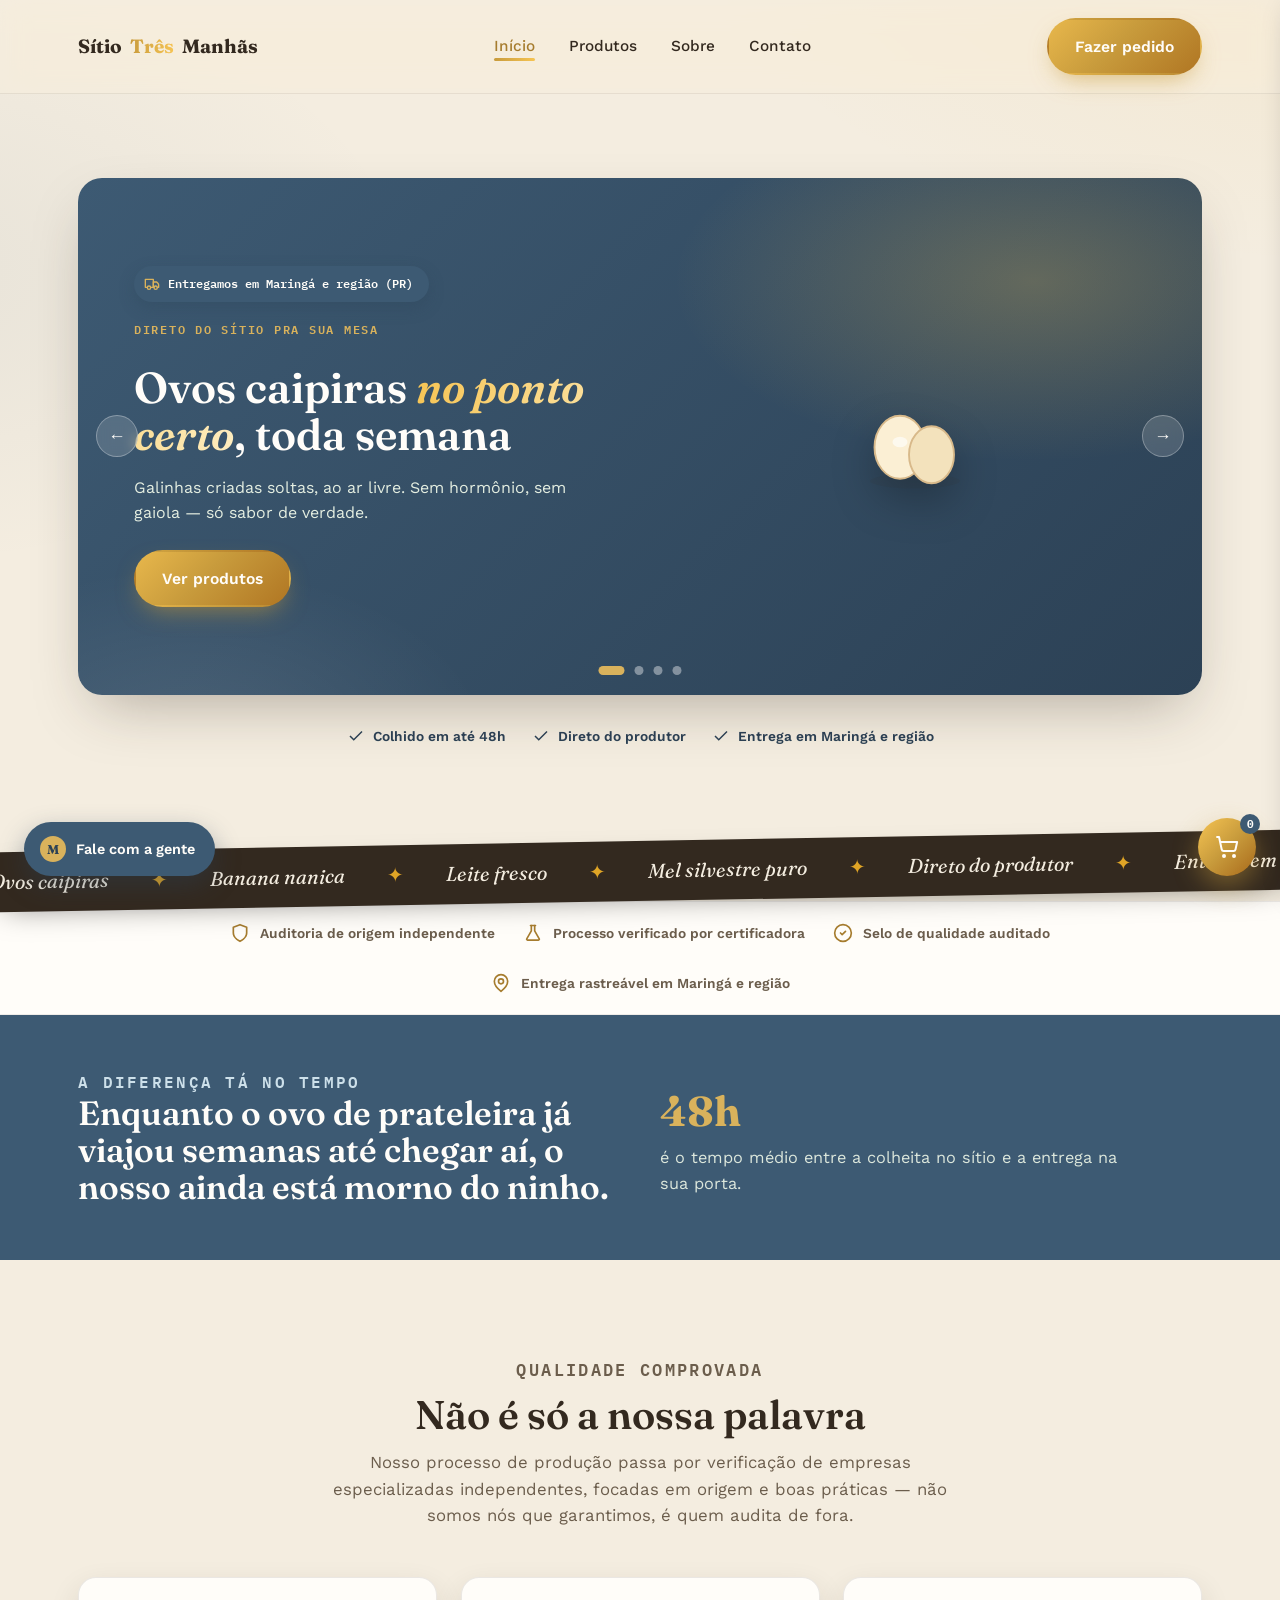
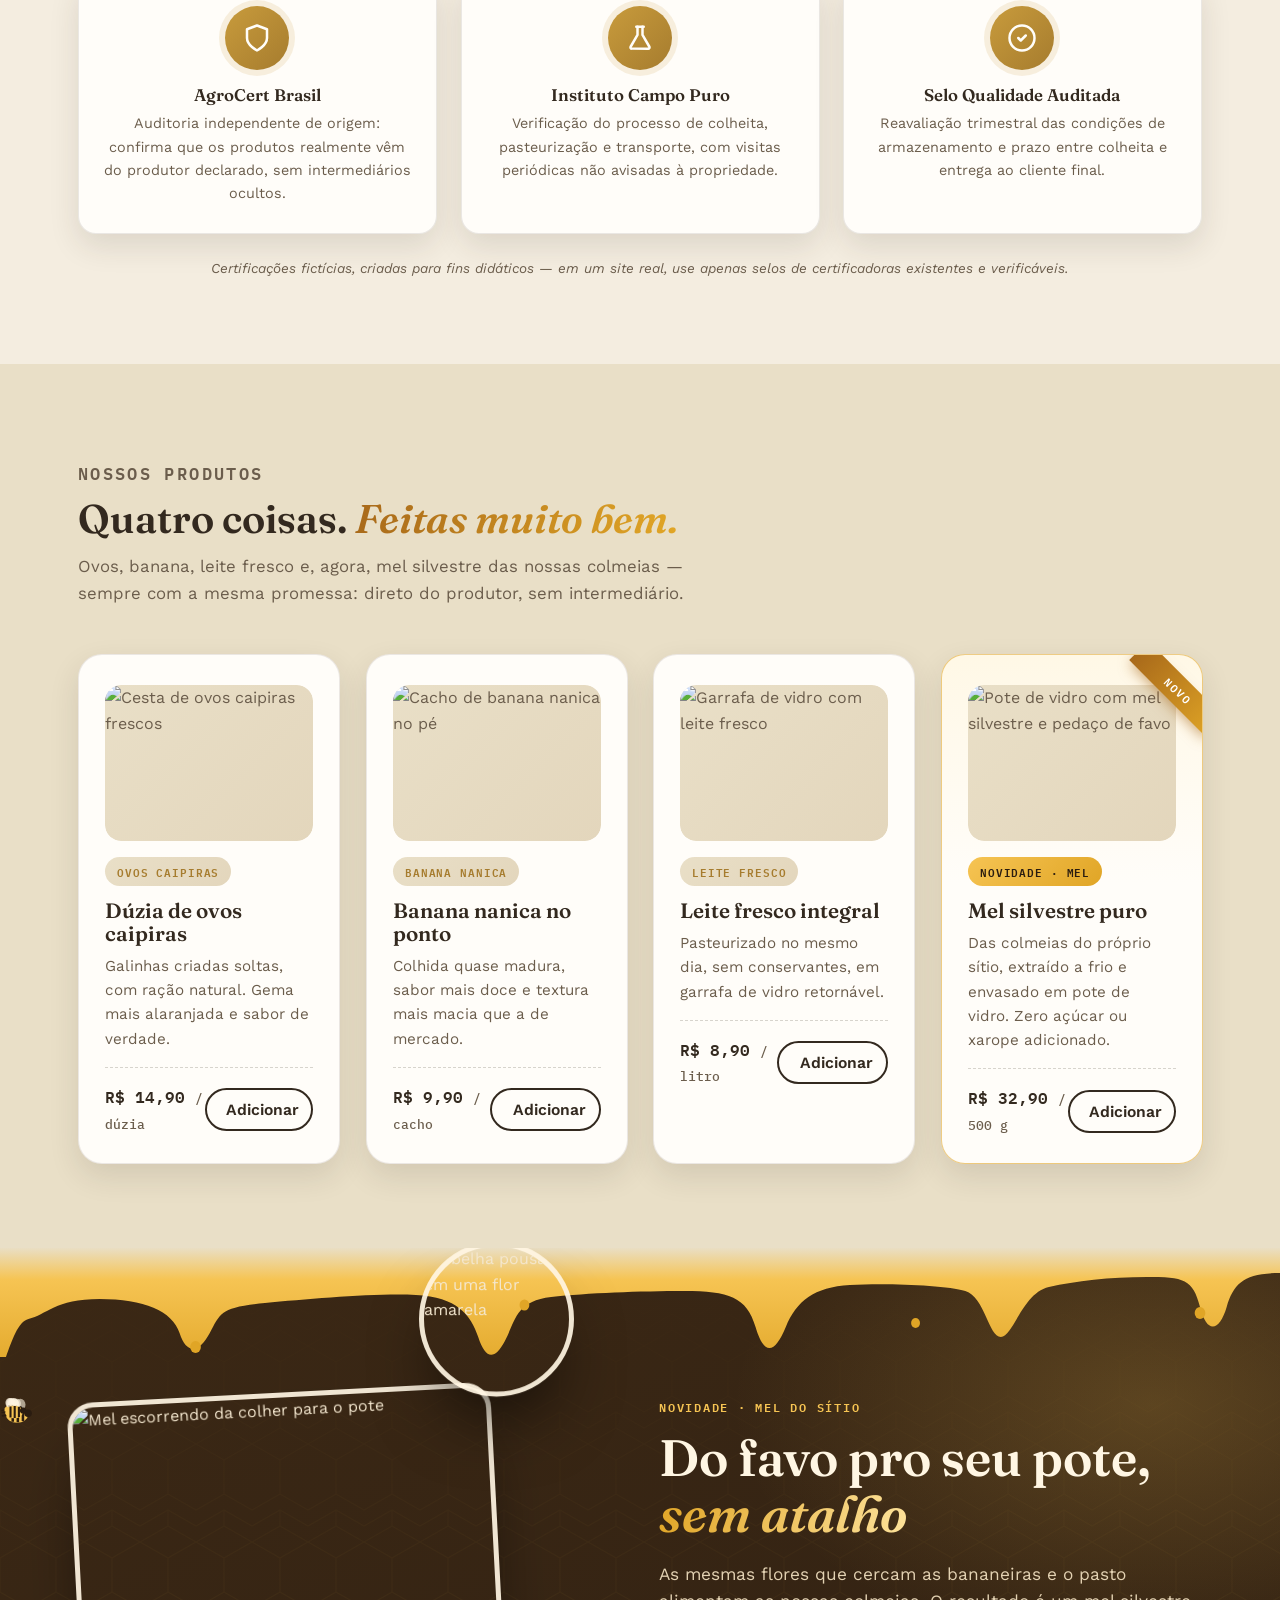
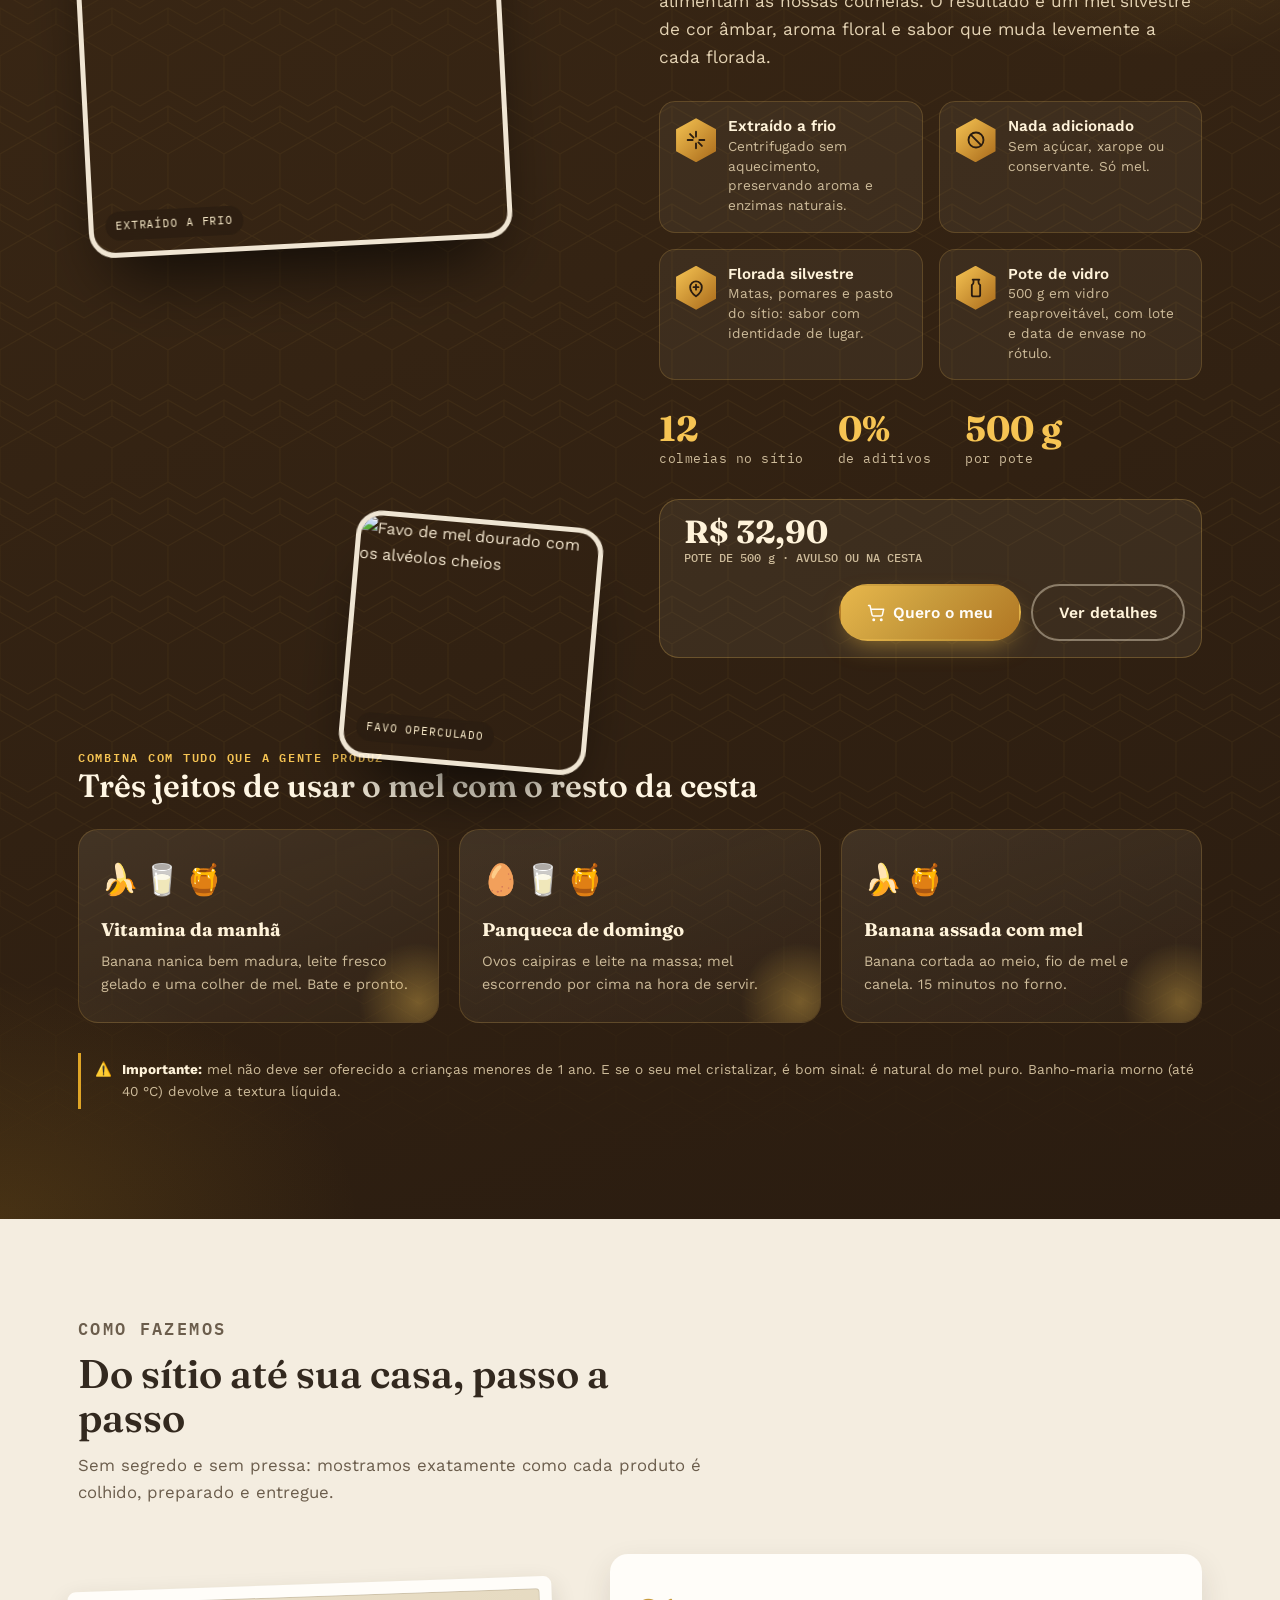
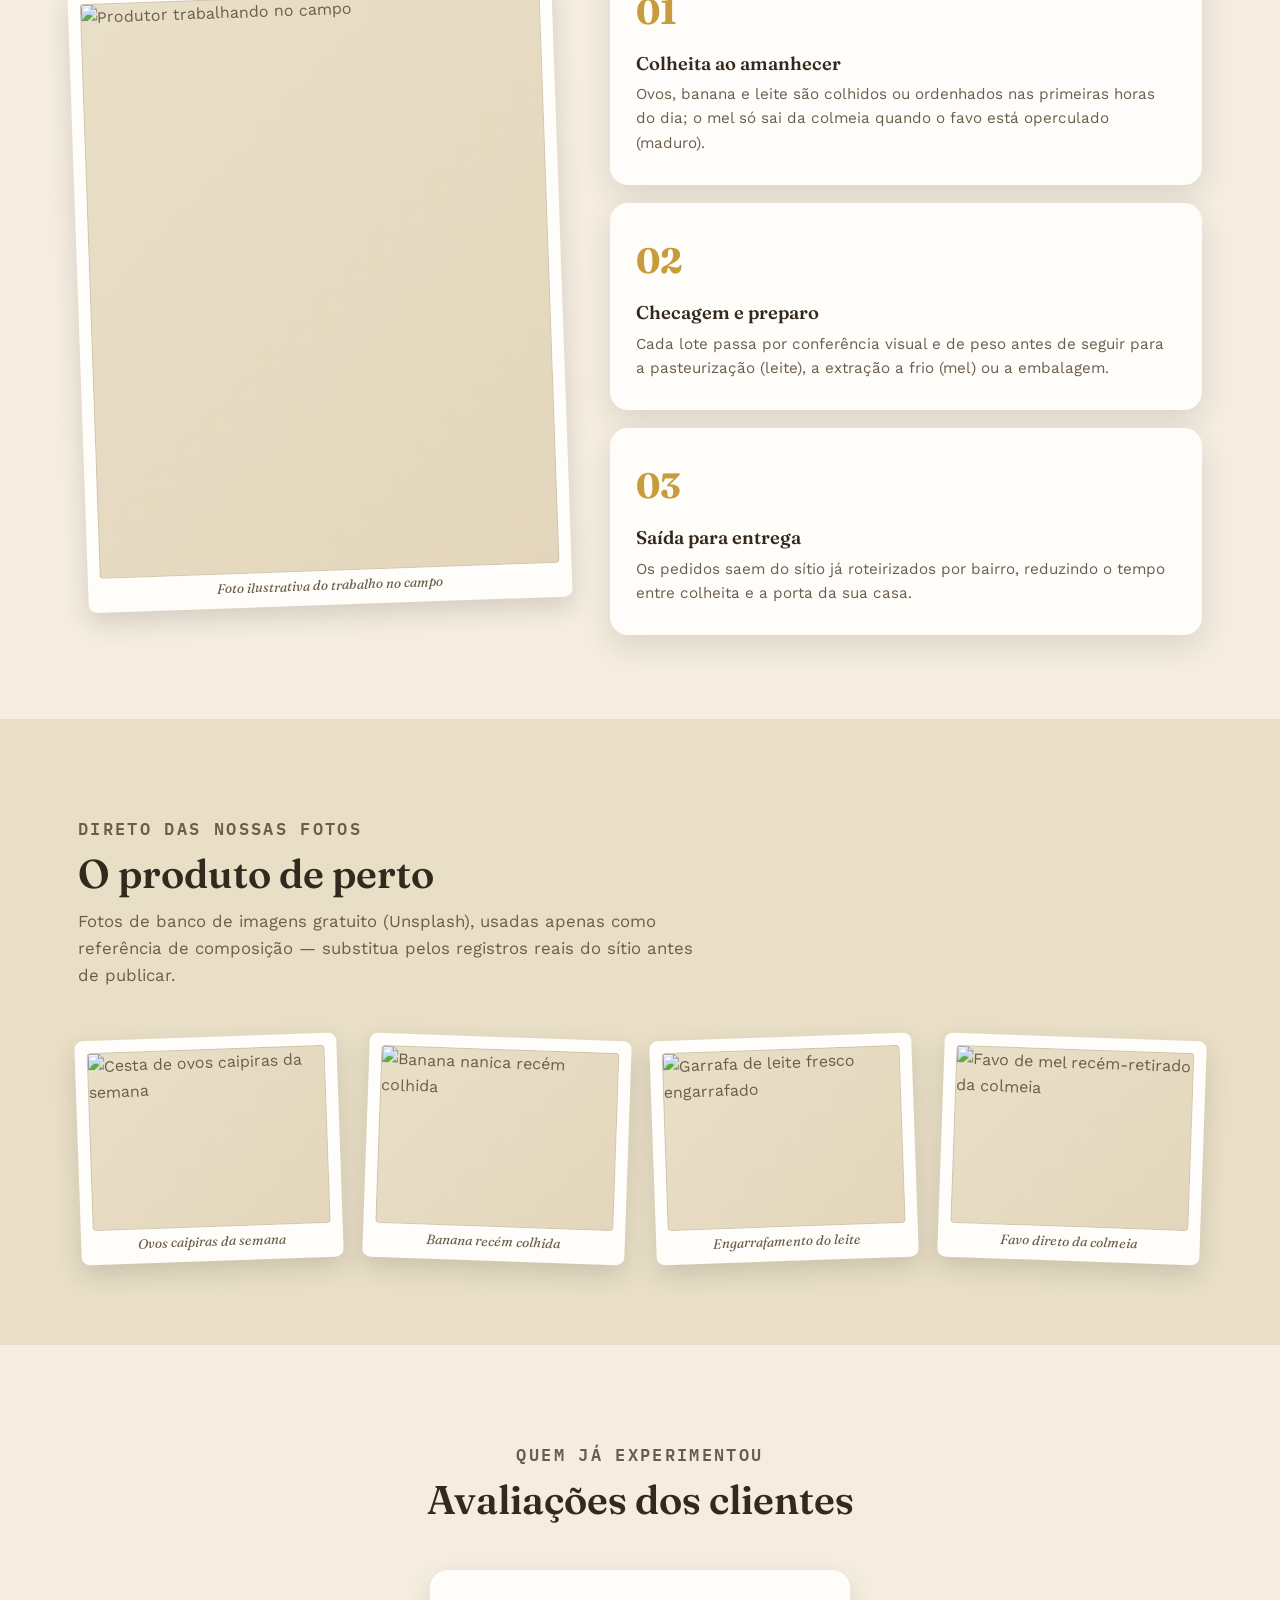
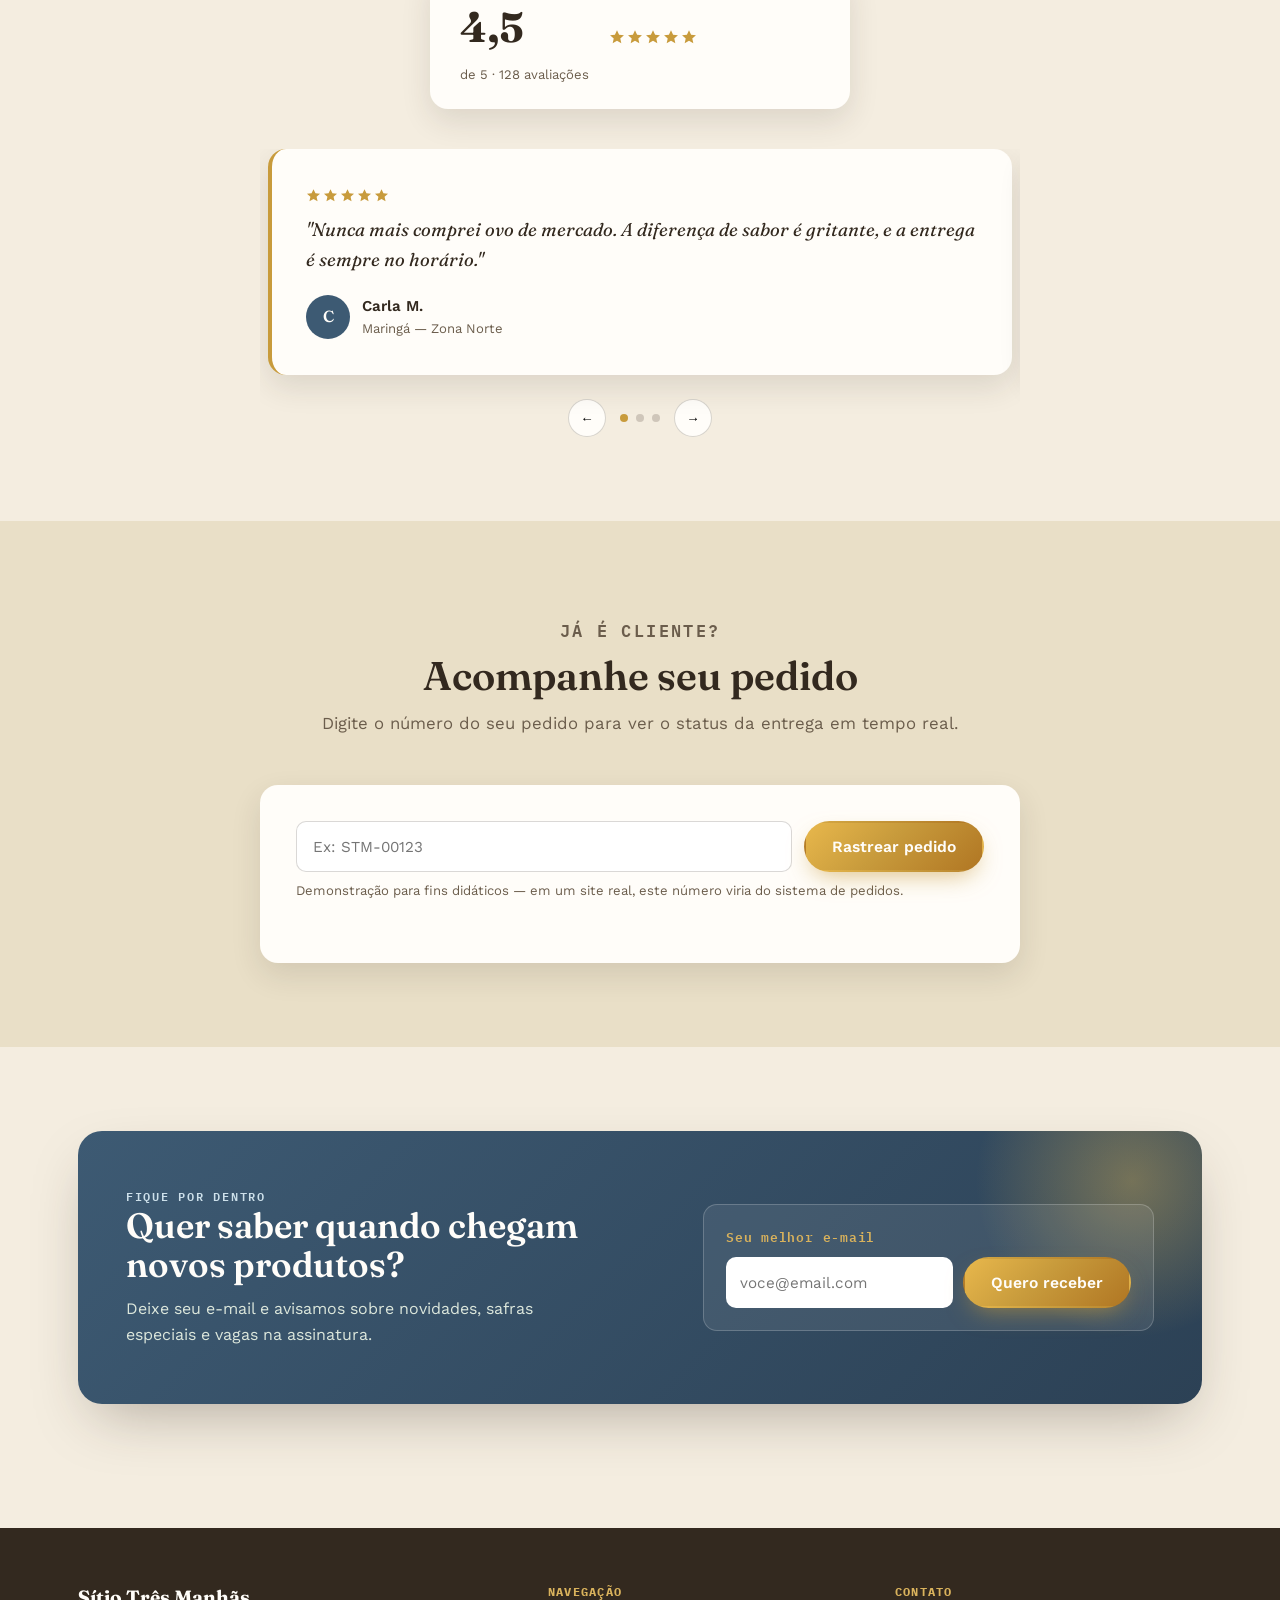
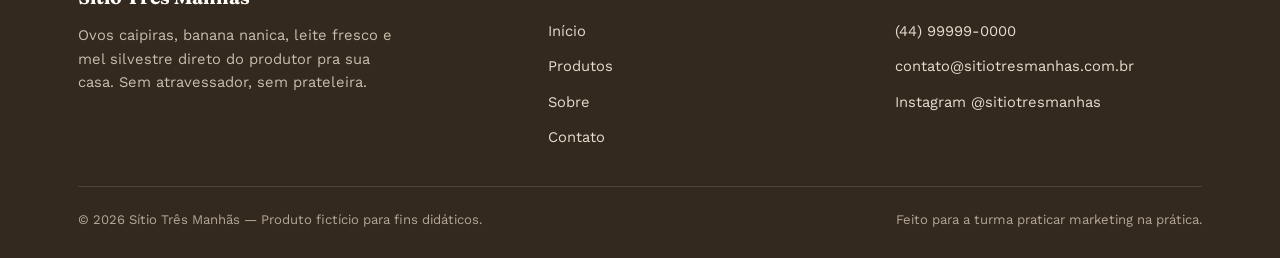
==== commit 9e8df168: "Modificado o Site para um novo Produto" ====
--- a/index.html
+++ b/index.html
@@ -3,8 +3,8 @@
 <head>
 <meta charset="UTF-8">
 <meta name="viewport" content="width=device-width, initial-scale=1.0">
-<title>Sítio Três Manhãs — Ovos, banana e leite direto do sítio</title>
-<meta name="description" content="Ovos caipiras, banana nanica e leite fresco direto do produtor pra sua casa, com entrega em Maringá e região.">
+<title>Sítio Três Manhãs — Ovos, banana, leite e mel direto do sítio</title>
+<meta name="description" content="Ovos caipiras, banana nanica, leite fresco e mel silvestre puro direto do produtor pra sua casa, com entrega em Maringá e região.">
 <link rel="preconnect" href="https://fonts.googleapis.com">
 <link rel="preconnect" href="https://fonts.gstatic.com" crossorigin>
 <link href="https://fonts.googleapis.com/css2?family=Fraunces:ital,opsz,wght@0,9..144,400;0,9..144,600;0,9..144,700;1,9..144,500&family=Work+Sans:wght@400;500;600;700&family=IBM+Plex+Mono:wght@500;600&display=swap" rel="stylesheet">
@@ -396,6 +396,7 @@
   .chat-fab span.chat-label{ display:none; }
 }
 </style>
+<link rel="stylesheet" href="assets/modern.css">
 </head>
 <body>
 <header id="siteHeader">
@@ -465,6 +466,16 @@
     <text x="80" y="115" font-family="IBM Plex Mono, monospace" font-size="11" fill="#FFFDF6" text-anchor="middle" font-weight="600">FRESCO</text>
   </svg></div>
         </div>
+        <div class="hc-slide is-honey">
+          <div>
+            <span class="delivery-badge" style="background:var(--honey); color:var(--honey-deep);">🍯 Lançamento de primavera</span>
+            <p class="eyebrow">Das nossas colmeias</p>
+            <h2>Mel silvestre, <em>puro</em> do favo pro seu pote</h2>
+            <p>Extraído a frio, sem aquecimento e sem nada adicionado. Só o que as abelhas do sítio fizeram.</p>
+            <a href="#mel" class="btn btn-primary btn-shimmer">Conhecer o mel</a>
+          </div>
+          <div class="hc-art"><div class="hc-photo"><img src="https://images.unsplash.com/photo-1613548058193-1cd24c1bebcf?auto=format&fit=crop&w=700&q=75" alt="Mel dourado escorrendo de uma colher de madeira para o pote"><span class="price-bubble"><small>POTE 500 g</small>R$ 32,90</span></div></div>
+        </div>
       </div>
       <button class="hc-arrow prev js-prev" aria-label="Slide anterior">&#8592;</button>
       <button class="hc-arrow next js-next" aria-label="Próximo slide">&#8594;</button>
@@ -477,6 +488,8 @@
     </div>
   </div>
 </section>
+
+<div class="ticker" aria-hidden="true"><div class="ticker-track"><span>Ovos caipiras</span><span>Banana nanica</span><span>Leite fresco</span><span>Mel silvestre puro</span><span>Direto do produtor</span><span>Entrega em Maringá e região</span><span>Ovos caipiras</span><span>Banana nanica</span><span>Leite fresco</span><span>Mel silvestre puro</span><span>Direto do produtor</span><span>Entrega em Maringá e região</span></div></div>
 
 <div class="trust-strip">
   <div class="wrap">
@@ -494,7 +507,7 @@
       <h2>Enquanto o ovo de prateleira já viajou semanas até chegar aí, o nosso ainda está morno do ninho.</h2>
     </div>
     <div>
-      <p><span class="stat">48h</span><br>é o tempo médio entre a colheita no sítio e a entrega na sua porta.</p>
+      <p><span class="stat" data-count="48" data-suffix="h">48h</span><br>é o tempo médio entre a colheita no sítio e a entrega na sua porta.</p>
     </div>
   </div>
 </section>
@@ -531,8 +544,8 @@
   <div class="wrap">
     <div class="section-head reveal">
       <p class="eyebrow">Nossos produtos</p>
-      <h2>Três coisas. Feitas muito bem.</h2>
-      <p>Ovos, banana e, agora, leite fresco — sempre com a mesma promessa: direto do produtor, sem intermediário.</p>
+      <h2>Quatro coisas. <em>Feitas muito bem.</em></h2>
+      <p>Ovos, banana, leite fresco e, agora, mel silvestre das nossas colmeias — sempre com a mesma promessa: direto do produtor, sem intermediário.</p>
     </div>
     <div class="products-grid">
       <article class="product-card reveal" data-id="ovos" data-name="Dúzia de ovos caipiras" data-price="14.90">
@@ -575,7 +588,7 @@
         </div>
         <span class="photo-caption">Leite fresco</span>
       </div>
-        <span class="badge" style="margin-top:16px;">NOVIDADE · LEITE</span>
+        <span class="badge" style="margin-top:16px;">LEITE FRESCO</span>
         <h3>Leite fresco integral</h3>
         <p class="desc">Pasteurizado no mesmo dia, sem conservantes, em garrafa de vidro retornável.</p>
         <div class="product-foot">
@@ -583,7 +596,87 @@
           <button class="btn btn-outline js-add-cart" style="padding:10px 18px;"><svg viewBox="0 0 24 24" fill="none" stroke="currentColor" stroke-width="2" stroke-linecap="round" stroke-linejoin="round"><circle cx="9" cy="21" r="1"/><circle cx="19" cy="21" r="1"/><path d="M2.05 2.05h2l2.66 12.42a2 2 0 0 0 2 1.58h9.78a2 2 0 0 0 2-1.58l1.65-7.39H5.12"/></svg> Adicionar</button>
         </div>
       </article>
-    </div>
+      <article class="product-card is-honey reveal" data-id="mel" data-name="Mel silvestre puro 500 g" data-price="32.90">
+        
+      <div class="photo-frame">
+        <div class="photo-frame-inner photo-frame-real">
+          <img src="https://images.unsplash.com/photo-1558642452-9d2a7deb7f62?auto=format&fit=crop&w=900&q=75" alt="Pote de vidro com mel silvestre e pedaço de favo" loading="lazy">
+        </div>
+        <span class="photo-caption">Mel silvestre</span>
+      </div>
+        <span class="badge" style="margin-top:16px;">NOVIDADE · MEL</span>
+        <h3>Mel silvestre puro</h3>
+        <p class="desc">Das colmeias do próprio sítio, extraído a frio e envasado em pote de vidro. Zero açúcar ou xarope adicionado.</p>
+        <div class="product-foot">
+          <div class="price">R$ 32,90 <span>/ 500 g</span></div>
+          <button class="btn btn-outline js-add-cart" style="padding:10px 18px;"><svg viewBox="0 0 24 24" fill="none" stroke="currentColor" stroke-width="2" stroke-linecap="round" stroke-linejoin="round"><circle cx="9" cy="21" r="1"/><circle cx="19" cy="21" r="1"/><path d="M2.05 2.05h2l2.66 12.42a2 2 0 0 0 2 1.58h9.78a2 2 0 0 0 2-1.58l1.65-7.39H5.12"/></svg> Adicionar</button>
+        </div>
+      </article>
+    </div>
+  </div>
+</section>
+
+<section class="honey-feature" id="mel">
+  <svg class="honey-drip" viewBox="0 0 1440 110" preserveAspectRatio="none" aria-hidden="true">
+    <defs><linearGradient id="hg" x1="0" y1="0" x2="0" y2="1"><stop offset="0" stop-color="#E9DFC7"/><stop offset=".25" stop-color="#F6C453"/><stop offset="1" stop-color="#E0A526"/></linearGradient></defs>
+    <path fill="url(#hg)" d="M0 0h1440v26c-40 0-52 10-60 34s-22 28-30 0-18-30-60-30-80 4-110 10-40 50-54 50-18-40-40-46-90-8-130-6-60 16-72 42-24 30-34 0-30-36-80-36-110 2-150 6-40 24-52 44-22 18-30-4-24-40-70-42-120 4-170 8-50 10-62 30-26 22-34 0-40-34-90-34-60 16-80 20-26 58-40 58-16-30-30-44-40-14-66-14H0Z"/>
+    <circle class="drop" cx="1350" cy="66" r="6" fill="#E0A526"/>
+    <circle class="drop" cx="1030" cy="76" r="5" fill="#E0A526"/>
+    <circle class="drop" cx="590" cy="58" r="5.5" fill="#E0A526"/>
+    <circle class="drop" cx="220" cy="100" r="6" fill="#E0A526"/>
+  </svg>
+  <span class="bee"><svg viewBox="0 0 40 32"><ellipse class="wing" cx="16" cy="8" rx="7" ry="8" fill="#FFF6E3" fill-opacity=".75"/><ellipse class="wing" cx="24" cy="8" rx="6" ry="7" fill="#FFF6E3" fill-opacity=".6"/><ellipse cx="20" cy="20" rx="13" ry="9" fill="#F6C453"/><path d="M15 12v16M21 11.5v17M27 13v14" stroke="#2A1C10" stroke-width="3"/><circle cx="33" cy="18" r="4.5" fill="#2A1C10"/><path d="M7 20l-4 1" stroke="#2A1C10" stroke-width="2" stroke-linecap="round"/></svg></span>
+  <span class="bee b2"><svg viewBox="0 0 40 32"><ellipse class="wing" cx="16" cy="8" rx="7" ry="8" fill="#FFF6E3" fill-opacity=".75"/><ellipse class="wing" cx="24" cy="8" rx="6" ry="7" fill="#FFF6E3" fill-opacity=".6"/><ellipse cx="20" cy="20" rx="13" ry="9" fill="#F6C453"/><path d="M15 12v16M21 11.5v17M27 13v14" stroke="#2A1C10" stroke-width="3"/><circle cx="33" cy="18" r="4.5" fill="#2A1C10"/><path d="M7 20l-4 1" stroke="#2A1C10" stroke-width="2" stroke-linecap="round"/></svg></span>
+  <span class="bee b3"><svg viewBox="0 0 40 32"><ellipse class="wing" cx="16" cy="8" rx="7" ry="8" fill="#FFF6E3" fill-opacity=".75"/><ellipse class="wing" cx="24" cy="8" rx="6" ry="7" fill="#FFF6E3" fill-opacity=".6"/><ellipse cx="20" cy="20" rx="13" ry="9" fill="#F6C453"/><path d="M15 12v16M21 11.5v17M27 13v14" stroke="#2A1C10" stroke-width="3"/><circle cx="33" cy="18" r="4.5" fill="#2A1C10"/><path d="M7 20l-4 1" stroke="#2A1C10" stroke-width="2" stroke-linecap="round"/></svg></span>
+
+  <div class="wrap">
+    <div class="honey-grid">
+      <div class="honey-collage reveal">
+        <figure class="c-main" data-parallax="0.06"><img src="https://images.unsplash.com/photo-1613548058193-1cd24c1bebcf?auto=format&fit=crop&w=1000&q=75" alt="Mel escorrendo da colher para o pote" loading="lazy"><figcaption>EXTRAÍDO A FRIO</figcaption></figure>
+        <figure class="c-side" data-parallax="-0.08"><img src="https://images.unsplash.com/photo-1623018697148-8350cf18e64e?auto=format&fit=crop&w=700&q=75" alt="Favo de mel dourado com os alvéolos cheios" loading="lazy"><figcaption>FAVO OPERCULADO</figcaption></figure>
+        <figure class="c-bee" data-parallax="0.14"><img src="https://images.unsplash.com/photo-1589526261866-ab0d34f8dc19?auto=format&fit=crop&w=500&q=75" alt="Abelha pousada em uma flor amarela" loading="lazy"></figure>
+      </div>
+
+      <div class="reveal" data-id="mel" data-name="Mel silvestre puro 500 g" data-price="32.90">
+        <p class="eyebrow">Novidade · Mel do sítio</p>
+        <h2>Do favo pro seu pote, <em>sem atalho</em></h2>
+        <p class="lead">As mesmas flores que cercam as bananeiras e o pasto alimentam as nossas colmeias. O resultado é um mel silvestre de cor âmbar, aroma floral e sabor que muda levemente a cada florada.</p>
+
+        <div class="honey-points">
+          <div class="honey-point"><span class="hx"><svg viewBox="0 0 24 24" fill="none" stroke="currentColor" stroke-width="2.2" stroke-linecap="round" stroke-linejoin="round"><path d="M12 2v6M12 22v-6M4.9 4.9l4.2 4.2M19.1 19.1l-4.2-4.2M2 12h6M22 12h-6"/></svg></span><div><h3>Extraído a frio</h3><p>Centrifugado sem aquecimento, preservando aroma e enzimas naturais.</p></div></div>
+          <div class="honey-point"><span class="hx"><svg viewBox="0 0 24 24" fill="none" stroke="currentColor" stroke-width="2.2" stroke-linecap="round" stroke-linejoin="round"><circle cx="12" cy="12" r="9"/><path d="M5.6 5.6l12.8 12.8"/></svg></span><div><h3>Nada adicionado</h3><p>Sem açúcar, xarope ou conservante. Só mel.</p></div></div>
+          <div class="honey-point"><span class="hx"><svg viewBox="0 0 24 24" fill="none" stroke="currentColor" stroke-width="2.2" stroke-linecap="round" stroke-linejoin="round"><path d="M12 22c4-3 7-6.5 7-11a7 7 0 0 0-14 0c0 4.5 3 8 7 11Z"/><path d="M12 8v6M9 11h6"/></svg></span><div><h3>Florada silvestre</h3><p>Matas, pomares e pasto do sítio: sabor com identidade de lugar.</p></div></div>
+          <div class="honey-point"><span class="hx"><svg viewBox="0 0 24 24" fill="none" stroke="currentColor" stroke-width="2.2" stroke-linecap="round" stroke-linejoin="round"><path d="M8 2h8M9 2v3a4 4 0 0 1-2 3.5V20a2 2 0 0 0 2 2h6a2 2 0 0 0 2-2V8.5A4 4 0 0 1 15 5V2"/></svg></span><div><h3>Pote de vidro</h3><p>500 g em vidro reaproveitável, com lote e data de envase no rótulo.</p></div></div>
+        </div>
+
+        <div class="honey-stats">
+          <div><strong data-count="12">12</strong>colmeias no sítio</div>
+          <div><strong data-count="0" data-suffix="%">0%</strong>de aditivos</div>
+          <div><strong data-count="500" data-suffix=" g">500 g</strong>por pote</div>
+        </div>
+
+        <div class="honey-buy">
+          <div class="price">R$ 32,90<span>POTE DE 500 g · AVULSO OU NA CESTA</span></div>
+          <div class="actions">
+            <button class="btn btn-primary btn-shimmer js-add-cart"><svg viewBox="0 0 24 24" fill="none" stroke="currentColor" stroke-width="2" stroke-linecap="round" stroke-linejoin="round"><circle cx="9" cy="21" r="1"/><circle cx="19" cy="21" r="1"/><path d="M2.05 2.05h2l2.66 12.42a2 2 0 0 0 2 1.58h9.78a2 2 0 0 0 2-1.58l1.65-7.39H5.12"/></svg> Quero o meu</button>
+            <a href="produtos.html#mel" class="btn btn-ghost-light">Ver detalhes</a>
+          </div>
+        </div>
+      </div>
+    </div>
+
+    <div class="combo-head reveal">
+      <div>
+        <p class="eyebrow">Combina com tudo que a gente produz</p>
+        <h3>Três jeitos de usar o mel com o resto da cesta</h3>
+      </div>
+    </div>
+    <div class="combo-grid">
+      <div class="combo reveal"><span class="emoji">🍌🥛🍯</span><h4>Vitamina da manhã</h4><p>Banana nanica bem madura, leite fresco gelado e uma colher de mel. Bate e pronto.</p></div>
+      <div class="combo reveal"><span class="emoji">🥚🥛🍯</span><h4>Panqueca de domingo</h4><p>Ovos caipiras e leite na massa; mel escorrendo por cima na hora de servir.</p></div>
+      <div class="combo reveal"><span class="emoji">🍌🍯</span><h4>Banana assada com mel</h4><p>Banana cortada ao meio, fio de mel e canela. 15 minutos no forno.</p></div>
+    </div>
+    <p class="honey-note reveal"><span>⚠️</span><span><strong>Importante:</strong> mel não deve ser oferecido a crianças menores de 1 ano. E se o seu mel cristalizar, é bom sinal: é natural do mel puro. Banho-maria morno (até 40 °C) devolve a textura líquida.</span></p>
   </div>
 </section>
 
@@ -609,12 +702,12 @@
           <div class="step">
             <div class="num">01</div>
             <h3>Colheita ao amanhecer</h3>
-            <p>Ovos, banana e leite são colhidos ou ordenhados nas primeiras horas do dia, no ponto certo de frescor.</p>
+            <p>Ovos, banana e leite são colhidos ou ordenhados nas primeiras horas do dia; o mel só sai da colmeia quando o favo está operculado (maduro).</p>
           </div>
           <div class="step">
             <div class="num">02</div>
             <h3>Checagem e preparo</h3>
-            <p>Cada lote passa por conferência visual e de peso antes de seguir para a pasteurização (no caso do leite) ou embalagem.</p>
+            <p>Cada lote passa por conferência visual e de peso antes de seguir para a pasteurização (leite), a extração a frio (mel) ou a embalagem.</p>
           </div>
           <div class="step">
             <div class="num">03</div>
@@ -656,6 +749,12 @@
         </div>
         <span class="photo-caption">Engarrafamento do leite</span>
       </div>
+      <div class="photo-frame">
+        <div class="photo-frame-inner photo-frame-real">
+          <img src="https://images.unsplash.com/photo-1623018697148-8350cf18e64e?auto=format&fit=crop&w=900&q=75" alt="Favo de mel recém-retirado da colmeia" loading="lazy">
+        </div>
+        <span class="photo-caption">Favo direto da colmeia</span>
+      </div>
     </div>
   </div>
 </section>
@@ -668,7 +767,7 @@
     </div>
     <div class="rating-summary reveal">
       <div>
-        <div class="score">4,9</div>
+        <div class="score" data-count="4.9">4,9</div>
         <div class="count">de 5 · 128 avaliações</div>
       </div>
       <div><span class="stars"><span class="star on"><svg viewBox="0 0 20 20" fill="currentColor"><path d="M10 1.5l2.6 5.6 6.1.6-4.6 4.1 1.3 6-5.4-3.1-5.4 3.1 1.3-6-4.6-4.1 6.1-.6z"/></svg></span><span class="star on"><svg viewBox="0 0 20 20" fill="currentColor"><path d="M10 1.5l2.6 5.6 6.1.6-4.6 4.1 1.3 6-5.4-3.1-5.4 3.1 1.3-6-4.6-4.1 6.1-.6z"/></svg></span><span class="star on"><svg viewBox="0 0 20 20" fill="currentColor"><path d="M10 1.5l2.6 5.6 6.1.6-4.6 4.1 1.3 6-5.4-3.1-5.4 3.1 1.3-6-4.6-4.1 6.1-.6z"/></svg></span><span class="star on"><svg viewBox="0 0 20 20" fill="currentColor"><path d="M10 1.5l2.6 5.6 6.1.6-4.6 4.1 1.3 6-5.4-3.1-5.4 3.1 1.3-6-4.6-4.1 6.1-.6z"/></svg></span><span class="star on"><svg viewBox="0 0 20 20" fill="currentColor"><path d="M10 1.5l2.6 5.6 6.1.6-4.6 4.1 1.3 6-5.4-3.1-5.4 3.1 1.3-6-4.6-4.1 6.1-.6z"/></svg></span></span></div>
@@ -753,7 +852,7 @@
     <div class="footer-grid">
       <div>
         <div class="logo">Sítio Três Manhãs</div>
-        <p>Ovos caipiras, banana nanica e leite fresco direto do produtor pra sua casa. Sem atravessador, sem prateleira.</p>
+        <p>Ovos caipiras, banana nanica, leite fresco e mel silvestre direto do produtor pra sua casa. Sem atravessador, sem prateleira.</p>
       </div>
       <div>
         <h4>Navegação</h4>
@@ -942,7 +1041,7 @@
     cartItemsEl.innerHTML = ids.map(id => {
       const it = cart[id];
       return '<div class="cart-item">' +
-        '<div class="cart-item-icon">🧺</div>' +
+        '<div class="cart-item-icon">' + (window.productIcon ? productIcon(id) : '🧺') + '</div>' +
         '<div class="cart-item-info"><div class="name">' + it.name + '</div><div class="price">' + fmt(it.price) + ' un.</div></div>' +
         '<div class="cart-qty">' +
           '<button data-act="dec" data-id="' + id + '">−</button>' +
@@ -1030,5 +1129,6 @@
 });
 
 </script>
+<script src="assets/modern.js"></script>
 </body>
 </html>
--- a/assets/modern.css
+++ b/assets/modern.css
@@ -0,0 +1,341 @@
+/* =========================================================
+   Sítio Três Manhãs — camada "moderna"
+   Carregado DEPOIS do <style> de cada página: só sobrescreve
+   e acrescenta. Apague o <link> para voltar ao visual antigo.
+   ========================================================= */
+
+:root{
+  --honey:        #E0A526;
+  --honey-light:  #F6C453;
+  --honey-dark:   #A8691A;
+  --honey-deep:   #2A1C10;
+  --honey-deep-2: #3B2815;
+  --glass:        rgba(255,253,249,0.72);
+  --ease-out:     cubic-bezier(.22,1,.36,1);
+  --shadow-lg:    0 24px 60px -18px rgba(51,41,31,0.35);
+}
+
+/* ---------- base ---------- */
+::selection{ background:var(--honey-light); color:var(--soil); }
+body{
+  background:
+    radial-gradient(1200px 600px at 110% -10%, rgba(224,165,38,0.10), transparent 60%),
+    radial-gradient(900px 500px at -10% 30%, rgba(61,90,115,0.07), transparent 60%),
+    var(--cream);
+  background-attachment:fixed;
+}
+html{ scrollbar-color:var(--honey) var(--cream-2); }
+html, body{ overflow-x:clip; } /* nada vaza para os lados (ticker inclinado, carrosséis) */
+.tc-wrap{ overflow:hidden; }
+::-webkit-scrollbar{ width:11px; }
+::-webkit-scrollbar-track{ background:var(--cream-2); }
+::-webkit-scrollbar-thumb{ background:linear-gradient(var(--honey), var(--honey-dark)); border-radius:99px; border:2px solid var(--cream-2); }
+
+h1 em, h2 em{
+  font-style:italic;
+  background:linear-gradient(100deg, var(--honey-dark), var(--honey) 45%, var(--honey-light) 60%, var(--honey-dark));
+  background-size:220% 100%;
+  -webkit-background-clip:text; background-clip:text; color:transparent;
+  animation:goldFlow 6s ease-in-out infinite;
+}
+.hc-slide h2 em{ background-image:linear-gradient(100deg, var(--honey-light), #FFF1C9 50%, var(--honey-light)); background-size:220% 100%; }
+@keyframes goldFlow{ 0%,100%{ background-position:0% 0; } 50%{ background-position:100% 0; } }
+
+/* ---------- barra de progresso de leitura ---------- */
+.scroll-progress{
+  position:fixed; top:0; left:0; height:3px; width:100%; z-index:200;
+  transform-origin:0 50%; transform:scaleX(0);
+  background:linear-gradient(90deg, var(--leaf), var(--honey), var(--honey-light));
+  box-shadow:0 0 12px rgba(224,165,38,0.6);
+}
+
+/* ---------- header de vidro ---------- */
+header{
+  background:rgba(244,237,224,0.66);
+  backdrop-filter:saturate(170%) blur(14px);
+  -webkit-backdrop-filter:saturate(170%) blur(14px);
+  transition:box-shadow .3s ease, background .3s ease, padding .3s ease;
+}
+header.scrolled{ background:rgba(255,253,249,0.82); box-shadow:0 10px 30px -12px rgba(51,41,31,0.25); }
+header .nav{ transition:padding .3s var(--ease-out); }
+header.scrolled .nav{ padding-top:12px; padding-bottom:12px; }
+.logo{ transition:letter-spacing .3s ease; }
+.logo:hover{ letter-spacing:0.01em; }
+.logo .dot{ background:linear-gradient(90deg, var(--yolk), var(--honey-light)); -webkit-background-clip:text; background-clip:text; color:transparent; }
+.nav-links a::after{ height:3px; border-radius:3px; background:linear-gradient(90deg, var(--yolk), var(--honey-light)); }
+@media(max-width:860px){
+  .nav-links{ background:rgba(255,253,249,0.96); backdrop-filter:blur(12px); box-shadow:0 20px 30px -20px rgba(51,41,31,0.3); }
+  .nav-links.open{ animation:dropIn .35s var(--ease-out); }
+}
+@keyframes dropIn{ from{ opacity:0; transform:translateY(-10px); } to{ opacity:1; transform:none; } }
+
+/* ---------- botões ---------- */
+.btn{ position:relative; overflow:hidden; isolation:isolate; transition:transform .25s var(--ease-out), box-shadow .25s ease, background .25s ease, color .25s ease; }
+.btn-primary{ background:linear-gradient(135deg, var(--honey-light) -20%, var(--yolk) 45%, var(--honey-dark) 120%); box-shadow:0 10px 24px -8px rgba(200,155,60,0.65); }
+.btn-primary:hover{ background:linear-gradient(135deg, var(--honey-light) -40%, var(--yolk-dark) 60%, var(--honey-dark) 120%); box-shadow:0 16px 30px -10px rgba(168,105,26,0.7); transform:translateY(-3px); }
+.btn:active{ transform:translateY(0) scale(.97); }
+.btn .ripple{ position:absolute; border-radius:50%; transform:scale(0); background:rgba(255,255,255,0.55); pointer-events:none; animation:ripple .65s ease-out forwards; z-index:-1; }
+.btn-outline .ripple{ background:rgba(224,165,38,0.35); }
+@keyframes ripple{ to{ transform:scale(4); opacity:0; } }
+.btn svg{ width:18px; height:18px; }
+
+/* ---------- carrossel do topo ---------- */
+.hero-carousel{
+  background:
+    radial-gradient(600px 300px at 85% 20%, rgba(246,196,83,0.25), transparent 60%),
+    radial-gradient(500px 300px at 10% 110%, rgba(255,255,255,0.10), transparent 60%),
+    linear-gradient(135deg, var(--leaf) 0%, var(--leaf-2) 100%);
+  box-shadow:var(--shadow-lg);
+}
+.hc-slide.is-honey{ background:
+    radial-gradient(500px 300px at 80% 30%, rgba(246,196,83,0.35), transparent 60%),
+    linear-gradient(135deg, var(--honey-deep-2), var(--honey-deep)); }
+.hc-art svg{ animation:bob 5s ease-in-out infinite; filter:drop-shadow(0 18px 20px rgba(0,0,0,0.25)); }
+@keyframes bob{ 0%,100%{ transform:translateY(0) rotate(-2deg); } 50%{ transform:translateY(-12px) rotate(2deg); } }
+.hc-photo{ position:relative; width:min(300px, 70vw); aspect-ratio:1; }
+.hc-photo img{ width:100%; height:100%; object-fit:cover; border-radius:50%; border:6px solid rgba(255,253,249,0.9); box-shadow:0 30px 60px -20px rgba(0,0,0,0.6); animation:bob 6s ease-in-out infinite; }
+.hc-photo::before{ content:""; position:absolute; inset:-18px; border-radius:50%; border:2px dashed rgba(246,196,83,0.7); animation:spin 26s linear infinite; }
+.hc-photo .price-bubble{ position:absolute; right:-6px; bottom:18px; background:var(--honey); color:var(--honey-deep); font-family:'Fraunces',serif; font-weight:700; padding:12px 16px; border-radius:18px; line-height:1.1; box-shadow:0 12px 24px -8px rgba(0,0,0,0.5); transform:rotate(-6deg); }
+.hc-photo .price-bubble small{ display:block; font-family:'IBM Plex Mono',monospace; font-size:0.62rem; letter-spacing:0.1em; font-weight:600; }
+@keyframes spin{ to{ transform:rotate(360deg); } }
+.hc-dot.active{ width:26px; border-radius:99px; transform:none; }
+.hc-dot{ transition:width .35s var(--ease-out), background .2s ease; }
+.hc-arrow{ backdrop-filter:blur(6px); }
+
+/* ---------- faixa rolante (ticker) ---------- */
+.ticker{ overflow:hidden; background:var(--soil); color:var(--cream); padding:14px 0; transform:rotate(-1deg); margin:10px -10px 0; box-shadow:0 10px 30px -15px rgba(0,0,0,0.5); }
+.ticker-track{ display:flex; gap:42px; width:max-content; animation:marquee 32s linear infinite; font-family:'Fraunces',serif; font-size:1.25rem; font-style:italic; white-space:nowrap; }
+.ticker-track span{ display:inline-flex; align-items:center; gap:42px; }
+.ticker-track span::after{ content:"✦"; color:var(--honey); font-style:normal; }
+.ticker:hover .ticker-track{ animation-play-state:paused; }
+@keyframes marquee{ to{ transform:translateX(-50%); } }
+
+/* ---------- cards com tilt 3D + brilho ---------- */
+.products-grid{ grid-template-columns:repeat(auto-fill, minmax(245px, 1fr)); }
+.tilt{ transform-style:preserve-3d; will-change:transform; }
+.product-card, .cert-card, .basket{ overflow:hidden; }
+.product-card::before, .cert-card::before, .basket::before{
+  content:""; position:absolute; inset:0; pointer-events:none; z-index:2; opacity:0; transition:opacity .3s ease;
+  background:radial-gradient(420px circle at var(--mx,50%) var(--my,50%), rgba(255,255,255,0.45), transparent 40%);
+}
+.product-card:hover::before, .cert-card:hover::before, .basket:hover::before{ opacity:1; }
+.basket.featured::before{ background:radial-gradient(420px circle at var(--mx,50%) var(--my,50%), rgba(246,196,83,0.22), transparent 40%); }
+.product-card{ border-radius:24px; }
+.product-card:hover{ box-shadow:0 30px 60px -20px rgba(51,41,31,0.35); }
+.product-card .photo-frame{ transform:none; padding:0; border-radius:16px; box-shadow:none; overflow:hidden; background:transparent; }
+.product-card .photo-frame .photo-frame-inner{ border:none; border-radius:16px; }
+.product-card .photo-frame img{ transition:transform .8s var(--ease-out), filter .5s ease; }
+.product-card:hover .photo-frame img{ transform:scale(1.09); filter:saturate(1.15); }
+.product-card .photo-caption{ display:none; }
+.product-card .badge{ background:linear-gradient(135deg, var(--cream-2), var(--kraft)); }
+.product-card.is-honey{ border:1.5px solid rgba(224,165,38,0.55); background:linear-gradient(180deg, #FFF8E6, var(--white) 45%); }
+.product-card.is-honey .badge{ background:linear-gradient(135deg, var(--honey-light), var(--honey)); color:var(--honey-deep); }
+.product-card.is-honey::after{
+  content:"NOVO"; position:absolute; top:22px; right:-34px; transform:rotate(45deg); z-index:3;
+  background:linear-gradient(90deg, var(--honey-dark), var(--honey)); color:#fff; font-family:'IBM Plex Mono',monospace; font-size:0.68rem; font-weight:600; letter-spacing:0.12em; padding:5px 40px;
+  box-shadow:0 6px 14px -4px rgba(168,105,26,0.6);
+}
+.photo-frame-inner.photo-frame-real{ aspect-ratio:4/3; }
+
+/* polaroids da galeria */
+.photos-grid{ grid-template-columns:repeat(4,1fr); gap:26px; }
+.photos-grid .photo-frame img{ transition:transform .7s var(--ease-out); }
+.photos-grid .photo-frame:hover{ transform:rotate(0) translateY(-8px) scale(1.03); box-shadow:var(--shadow-lg); z-index:2; }
+.photos-grid .photo-frame:hover img{ transform:scale(1.08); }
+@media(max-width:1000px){ .photos-grid{ grid-template-columns:repeat(2,1fr); } }
+@media(max-width:560px){ .photos-grid{ grid-template-columns:1fr; } }
+
+/* ---------- abas ---------- */
+.tab-btn{ transition:all .3s var(--ease-out); }
+.tab-btn.active{ background:linear-gradient(135deg, var(--soil), #4A3B2C); box-shadow:0 10px 20px -10px rgba(51,41,31,0.7); }
+.tab-btn[data-filter="mel"]{ border-color:rgba(224,165,38,0.6); color:var(--honey-dark); }
+.tab-btn[data-filter="mel"].active{ background:linear-gradient(135deg, var(--honey), var(--honey-dark)); border-color:var(--honey); color:#fff; }
+.product-card.hide{ display:none !important; }
+.products-grid > .product-card{ animation:none; }
+.products-grid > .product-card.pop{ animation:popIn .45s var(--ease-out); }
+@keyframes popIn{ from{ opacity:0; transform:scale(.94) translateY(10px); } to{ opacity:1; transform:none; } }
+
+/* ---------- seção do mel ---------- */
+.honey-feature{
+  position:relative; overflow:hidden; color:#F4E7CF; padding:150px 0 110px;
+  background:
+    radial-gradient(700px 420px at 90% 10%, rgba(246,196,83,0.20), transparent 60%),
+    radial-gradient(600px 400px at 0% 100%, rgba(224,165,38,0.14), transparent 60%),
+    linear-gradient(160deg, var(--honey-deep-2), var(--honey-deep));
+}
+.honey-feature::before{
+  content:""; position:absolute; inset:0; opacity:0.5; pointer-events:none;
+  background-image:url("data:image/svg+xml,%3Csvg xmlns='http://www.w3.org/2000/svg' width='56' height='98' viewBox='0 0 56 98'%3E%3Cpath d='M28 66L0 50V16L28 0l28 16v34L28 66zm0 32L0 82V66l28 16 28-16v16L28 98z' fill='none' stroke='%23F6C453' stroke-opacity='0.10' stroke-width='1.2'/%3E%3C/svg%3E");
+  -webkit-mask-image:linear-gradient(180deg, transparent, #000 30%, #000 70%, transparent);
+          mask-image:linear-gradient(180deg, transparent, #000 30%, #000 70%, transparent);
+}
+.honey-drip{ position:absolute; top:-1px; left:0; width:100%; height:110px; z-index:1; pointer-events:none; }
+.honey-drip .drop{ animation:dropFall 3.8s cubic-bezier(.55,0,.9,.4) infinite; transform-box:fill-box; transform-origin:center; }
+.honey-drip .drop:nth-of-type(2){ animation-delay:1.3s; animation-duration:4.4s; }
+.honey-drip .drop:nth-of-type(3){ animation-delay:2.4s; animation-duration:3.4s; }
+.honey-drip .drop:nth-of-type(4){ animation-delay:.6s; animation-duration:5s; }
+@keyframes dropFall{
+  0%{ transform:translateY(0) scale(.6); opacity:0; }
+  15%{ opacity:1; transform:translateY(0) scale(1); }
+  70%{ transform:translateY(0) scale(1,1.15); }
+  100%{ transform:translateY(90px) scale(.8,1.2); opacity:0; }
+}
+.honey-feature .wrap{ position:relative; z-index:2; }
+.honey-grid{ display:grid; grid-template-columns:1fr 1.05fr; gap:64px; align-items:center; }
+.honey-feature .eyebrow{ color:var(--honey-light); }
+.honey-feature h2{ color:#FFF6E3; font-size:clamp(2.1rem,4.2vw,3.2rem); margin:12px 0 18px; }
+.honey-feature h2 em{ background-image:linear-gradient(100deg, var(--honey), #FFE6A3 50%, var(--honey)); background-size:220% 100%; }
+.honey-feature .lead{ color:#E3D2B3; font-size:1.08rem; max-width:52ch; }
+
+.honey-collage{ position:relative; aspect-ratio:1/1.05; }
+.honey-collage figure{ position:absolute; margin:0; border-radius:26px; overflow:hidden; box-shadow:0 40px 70px -25px rgba(0,0,0,0.75); border:5px solid rgba(255,246,227,0.92); }
+.honey-collage img{ width:100%; height:100%; object-fit:cover; transition:transform 1s var(--ease-out); }
+.honey-collage figure:hover img{ transform:scale(1.08); }
+.honey-collage .c-main{ inset:0 18% 16% 0; transform:rotate(-3deg); }
+.honey-collage .c-side{ width:48%; aspect-ratio:1; right:0; bottom:0; transform:rotate(5deg); }
+.honey-collage .c-bee{ width:30%; aspect-ratio:1; right:4%; top:2%; border-radius:50%; transform:rotate(0); animation:bob 7s ease-in-out infinite; }
+.honey-collage figcaption{ position:absolute; left:12px; bottom:12px; background:rgba(42,28,16,0.75); backdrop-filter:blur(6px); color:#FFF1CF; font-family:'IBM Plex Mono',monospace; font-size:0.68rem; letter-spacing:0.08em; padding:6px 10px; border-radius:999px; }
+.honey-collage [data-parallax]{ will-change:transform; }
+
+.honey-points{ display:grid; grid-template-columns:1fr 1fr; gap:16px; margin:30px 0; }
+.honey-point{ display:flex; gap:12px; align-items:flex-start; background:rgba(255,246,227,0.05); border:1px solid rgba(246,196,83,0.18); border-radius:16px; padding:16px; transition:background .3s ease, transform .3s var(--ease-out), border-color .3s ease; }
+.honey-point:hover{ background:rgba(246,196,83,0.10); border-color:rgba(246,196,83,0.5); transform:translateY(-3px); }
+.honey-point .hx{ flex-shrink:0; width:40px; height:44px; display:flex; align-items:center; justify-content:center; background:linear-gradient(135deg, var(--honey-light), var(--honey-dark)); color:var(--honey-deep); clip-path:polygon(50% 0, 100% 25%, 100% 75%, 50% 100%, 0 75%, 0 25%); }
+.honey-point .hx svg{ width:20px; height:20px; }
+.honey-point h3{ color:#FFF3DA; font-family:'Work Sans',sans-serif; font-size:0.95rem; font-weight:600; margin-bottom:2px; }
+.honey-point p{ color:#CDBB9A; font-size:0.85rem; line-height:1.45; }
+
+.honey-stats{ display:flex; gap:34px; flex-wrap:wrap; margin-bottom:30px; }
+.honey-stats div{ font-size:0.8rem; color:#CDBB9A; font-family:'IBM Plex Mono',monospace; letter-spacing:0.04em; }
+.honey-stats strong{ display:block; font-family:'Fraunces',serif; font-size:2.2rem; color:var(--honey-light); letter-spacing:0; line-height:1.1; }
+
+.honey-buy{ display:flex; align-items:center; gap:20px; flex-wrap:wrap; background:rgba(255,246,227,0.06); border:1px solid rgba(246,196,83,0.25); border-radius:20px; padding:16px 16px 16px 24px; }
+.honey-buy .price{ font-family:'Fraunces',serif; font-size:2rem; font-weight:700; color:#FFF3DA; line-height:1; }
+.honey-buy .price span{ display:block; font-family:'IBM Plex Mono',monospace; font-size:0.72rem; color:#CDBB9A; font-weight:500; margin-top:4px; }
+.honey-buy .actions{ display:flex; gap:10px; margin-left:auto; flex-wrap:wrap; }
+.btn-ghost-light{ border-color:rgba(255,243,218,0.4); color:#FFF3DA; background:transparent; }
+.btn-ghost-light:hover{ background:rgba(255,243,218,0.12); transform:translateY(-3px); }
+
+.combo-head{ margin:90px 0 26px; display:flex; justify-content:space-between; align-items:end; gap:20px; flex-wrap:wrap; }
+.combo-head h3{ color:#FFF6E3; font-size:clamp(1.5rem,2.6vw,2rem); }
+.combo-grid{ display:grid; grid-template-columns:repeat(3,1fr); gap:20px; }
+.combo{ position:relative; border-radius:20px; padding:26px 22px; background:linear-gradient(160deg, rgba(255,246,227,0.09), rgba(255,246,227,0.02)); border:1px solid rgba(246,196,83,0.18); overflow:hidden; transition:transform .35s var(--ease-out), border-color .3s ease; }
+.combo:hover{ transform:translateY(-6px); border-color:rgba(246,196,83,0.55); }
+.combo .emoji{ font-size:1.9rem; letter-spacing:4px; margin-bottom:10px; display:block; }
+.combo h4{ font-family:'Fraunces',serif; color:#FFF3DA; font-size:1.15rem; margin-bottom:6px; }
+.combo p{ color:#CDBB9A; font-size:0.9rem; }
+.combo::after{ content:""; position:absolute; width:120px; height:120px; right:-40px; bottom:-40px; background:radial-gradient(circle, rgba(246,196,83,0.35), transparent 70%); transition:transform .5s var(--ease-out); }
+.combo:hover::after{ transform:scale(1.8); }
+.honey-note{ margin-top:30px; display:flex; gap:10px; align-items:flex-start; font-size:0.85rem; color:#CDBB9A; border-left:3px solid var(--honey); padding:6px 0 6px 14px; }
+.honey-note strong{ color:#FFF3DA; }
+
+/* abelhas voando */
+.bee{ position:absolute; z-index:3; width:34px; pointer-events:none; animation:beeFly 16s ease-in-out infinite; }
+.bee svg{ width:100%; overflow:visible; }
+.bee .wing{ transform-origin:50% 100%; transform-box:fill-box; animation:flap .08s linear infinite alternate; }
+.bee.b2{ width:24px; animation-duration:21s; animation-delay:-6s; }
+.bee.b3{ width:28px; animation-duration:18s; animation-delay:-11s; }
+@keyframes flap{ from{ transform:scaleY(1); } to{ transform:scaleY(.35); } }
+@keyframes beeFly{
+  0%  { left:4%;  top:22%; transform:rotate(8deg); }
+  20% { left:30%; top:12%; transform:rotate(-6deg); }
+  40% { left:52%; top:26%; transform:rotate(10deg) scaleX(1); }
+  50% { left:58%; top:18%; transform:rotate(0) scaleX(-1); }
+  70% { left:36%; top:34%; transform:rotate(-10deg) scaleX(-1); }
+  90% { left:10%; top:28%; transform:rotate(6deg) scaleX(-1); }
+  100%{ left:4%;  top:22%; transform:rotate(8deg) scaleX(1); }
+}
+
+@media(max-width:900px){
+  .honey-feature{ padding:120px 0 80px; }
+  .honey-grid, .combo-grid{ grid-template-columns:1fr; gap:40px; }
+  .honey-collage{ max-width:460px; margin:0 auto; width:100%; }
+  .honey-points{ grid-template-columns:1fr; }
+  .honey-buy .actions{ margin-left:0; }
+}
+
+/* ---------- "Do favo ao pote" (produtos) ---------- */
+.favo-steps{ display:grid; grid-template-columns:repeat(4,1fr); gap:22px; counter-reset:favo; position:relative; }
+.favo-step{ position:relative; background:var(--white); border-radius:22px; padding:30px 22px 24px; box-shadow:var(--shadow); transition:transform .35s var(--ease-out), box-shadow .35s ease; }
+.favo-step:hover{ transform:translateY(-6px); box-shadow:var(--shadow-lg); }
+.favo-step .hx-num{ width:56px; height:62px; margin-bottom:16px; display:flex; align-items:center; justify-content:center; background:linear-gradient(135deg, var(--honey-light), var(--honey-dark)); clip-path:polygon(50% 0, 100% 25%, 100% 75%, 50% 100%, 0 75%, 0 25%); font-family:'Fraunces',serif; font-weight:700; font-size:1.3rem; color:var(--honey-deep); }
+.favo-step h3{ font-size:1.08rem; margin-bottom:6px; }
+.favo-step p{ color:var(--soil-60); font-size:0.9rem; }
+.favo-banner{ margin-top:40px; display:grid; grid-template-columns:1fr 1.2fr; border-radius:26px; overflow:hidden; background:var(--honey-deep); color:#F4E7CF; box-shadow:var(--shadow-lg); }
+.favo-banner img{ width:100%; height:100%; object-fit:cover; min-height:260px; }
+.favo-banner > div{ padding:40px; display:flex; flex-direction:column; justify-content:center; gap:12px; }
+.favo-banner h3{ color:#FFF6E3; font-size:1.6rem; }
+.favo-banner p{ color:#D8C6A6; }
+@media(max-width:900px){ .favo-steps{ grid-template-columns:1fr 1fr; } .favo-banner{ grid-template-columns:1fr; } }
+@media(max-width:520px){ .favo-steps{ grid-template-columns:1fr; } }
+
+.addon-banner{ margin-top:34px; display:flex; align-items:center; gap:18px; flex-wrap:wrap; background:linear-gradient(135deg, #FFF3D1, #FBE3A6); border:1.5px dashed var(--honey-dark); border-radius:20px; padding:18px 24px; }
+.addon-banner .jar{ font-size:2rem; animation:bob 4s ease-in-out infinite; }
+.addon-banner p{ flex:1; min-width:220px; color:var(--soil); }
+.addon-banner strong{ color:var(--honey-dark); }
+
+/* ---------- page hero das páginas internas ---------- */
+.page-hero{ position:relative; overflow:hidden; }
+.page-hero::before, .page-hero::after{ content:""; position:absolute; border-radius:50%; filter:blur(50px); z-index:-1; animation:blob 14s ease-in-out infinite; }
+.page-hero::before{ width:380px; height:380px; right:-80px; top:-120px; background:rgba(246,196,83,0.35); }
+.page-hero::after{ width:300px; height:300px; right:22%; top:40px; background:rgba(61,90,115,0.16); animation-delay:-7s; }
+.page-hero h1{ font-size:clamp(2.2rem,5vw,3.6rem); max-width:18ch; }
+@keyframes blob{ 0%,100%{ transform:translate(0,0) scale(1); } 33%{ transform:translate(-40px,30px) scale(1.12); } 66%{ transform:translate(20px,-20px) scale(.92); } }
+
+/* ---------- linha do tempo ---------- */
+.timeline{ border-left:none; }
+.timeline::before{ content:""; position:absolute; left:0; top:0; bottom:0; width:2px; background:var(--kraft); }
+.timeline::after{ content:""; position:absolute; left:0; top:0; width:2px; height:var(--tl-progress, 0%); background:linear-gradient(var(--yolk), var(--honey)); transition:height .2s linear; }
+.tl-item::before{ left:-36px; transition:transform .3s ease, box-shadow .3s ease; }
+.tl-item:hover::before{ transform:scale(1.35); box-shadow:0 0 0 6px rgba(224,165,38,0.2); }
+.tl-item.is-honey::before{ background:var(--honey); clip-path:polygon(50% 0, 100% 25%, 100% 75%, 50% 100%, 0 75%, 0 25%); border:none; width:18px; height:20px; left:-38px; }
+.tl-item.is-honey .year{ color:var(--honey-dark); }
+
+/* ---------- formulário ---------- */
+.form-row input, .form-row textarea, .form-row select{ transition:border-color .25s ease, box-shadow .25s ease, background .25s ease; }
+.form-row input:focus, .form-row textarea:focus, .form-row select:focus{ box-shadow:0 0 0 4px rgba(224,165,38,0.18); background:#fff; }
+.form-row select.flash{ animation:flash 1.2s ease 2; }
+@keyframes flash{ 0%,100%{ box-shadow:0 0 0 0 rgba(224,165,38,0); } 50%{ box-shadow:0 0 0 6px rgba(224,165,38,0.35); border-color:var(--honey); } }
+.info-card{ background:linear-gradient(145deg, var(--leaf), var(--leaf-2)); box-shadow:var(--shadow-lg); }
+.acc-item{ transition:box-shadow .3s ease, transform .3s var(--ease-out); }
+.acc-item:hover{ transform:translateX(4px); }
+.acc-item.open{ box-shadow:0 18px 40px -18px rgba(51,41,31,0.4); }
+
+/* ---------- CTA final ---------- */
+.cta-final{ position:relative; overflow:hidden; box-shadow:var(--shadow-lg); }
+.cta-final::after{ content:""; position:absolute; width:340px; height:340px; right:-100px; top:-120px; border-radius:50%; background:radial-gradient(circle, rgba(246,196,83,0.35), transparent 65%); animation:blob 12s ease-in-out infinite; pointer-events:none; }
+.cta-final > *{ position:relative; z-index:1; }
+
+/* ---------- voltar ao topo ---------- */
+.to-top{ position:fixed; right:24px; bottom:96px; z-index:79; width:48px; height:48px; border-radius:50%; border:none; cursor:pointer; background:var(--white); box-shadow:0 10px 24px -8px rgba(51,41,31,0.45); display:flex; align-items:center; justify-content:center; opacity:0; transform:translateY(16px) scale(.8); pointer-events:none; transition:all .35s var(--ease-out); }
+.to-top.show{ opacity:1; transform:none; pointer-events:auto; }
+.to-top:hover{ transform:translateY(-3px); }
+.to-top svg.ring{ position:absolute; inset:0; transform:rotate(-90deg); }
+.to-top svg.ring circle{ fill:none; stroke:var(--honey); stroke-width:3; stroke-linecap:round; }
+.to-top svg.arrow{ width:18px; height:18px; color:var(--soil); }
+body:not(:has(.cart-fab)) .to-top{ bottom:24px; }
+
+/* ---------- toast ---------- */
+.toast-stack{ position:fixed; top:84px; right:20px; z-index:300; display:flex; flex-direction:column; gap:10px; pointer-events:none; }
+.toast{ display:flex; align-items:center; gap:12px; background:rgba(51,41,31,0.92); backdrop-filter:blur(10px); color:#FFF6E3; padding:12px 18px 12px 12px; border-radius:16px; font-size:0.9rem; box-shadow:0 18px 40px -12px rgba(0,0,0,0.5); animation:toastIn .45s var(--ease-out); pointer-events:auto; }
+.toast .t-ico{ width:36px; height:36px; border-radius:12px; background:linear-gradient(135deg, var(--honey-light), var(--honey)); display:flex; align-items:center; justify-content:center; font-size:1.2rem; }
+.toast.out{ animation:toastOut .35s ease forwards; }
+@keyframes toastIn{ from{ opacity:0; transform:translateX(40px) scale(.95); } to{ opacity:1; transform:none; } }
+@keyframes toastOut{ to{ opacity:0; transform:translateX(40px); } }
+
+.cart-item-icon{ font-size:1.4rem; }
+.cart-drawer{ border-radius:24px 0 0 24px; }
+.cart-fab{ background:linear-gradient(135deg, var(--honey-light), var(--yolk) 50%, var(--honey-dark)); }
+.cart-fab.wiggle{ animation:wiggle .6s ease; }
+@keyframes wiggle{ 0%,100%{ transform:rotate(0); } 20%{ transform:rotate(-14deg) scale(1.1); } 40%{ transform:rotate(12deg) scale(1.1); } 60%{ transform:rotate(-8deg); } 80%{ transform:rotate(5deg); } }
+
+/* ---------- reveal escalonado ---------- */
+.reveal{ transition:opacity .8s var(--ease-out), transform .8s var(--ease-out); transform:translateY(34px) scale(.985); }
+.reveal.visible{ transform:none; }
+
+/* ---------- movimento reduzido ---------- */
+@media (prefers-reduced-motion: reduce){
+  *, *::before, *::after{ animation:none !important; }
+  .bee{ display:none; }
+  .reveal{ transform:none; }
+}
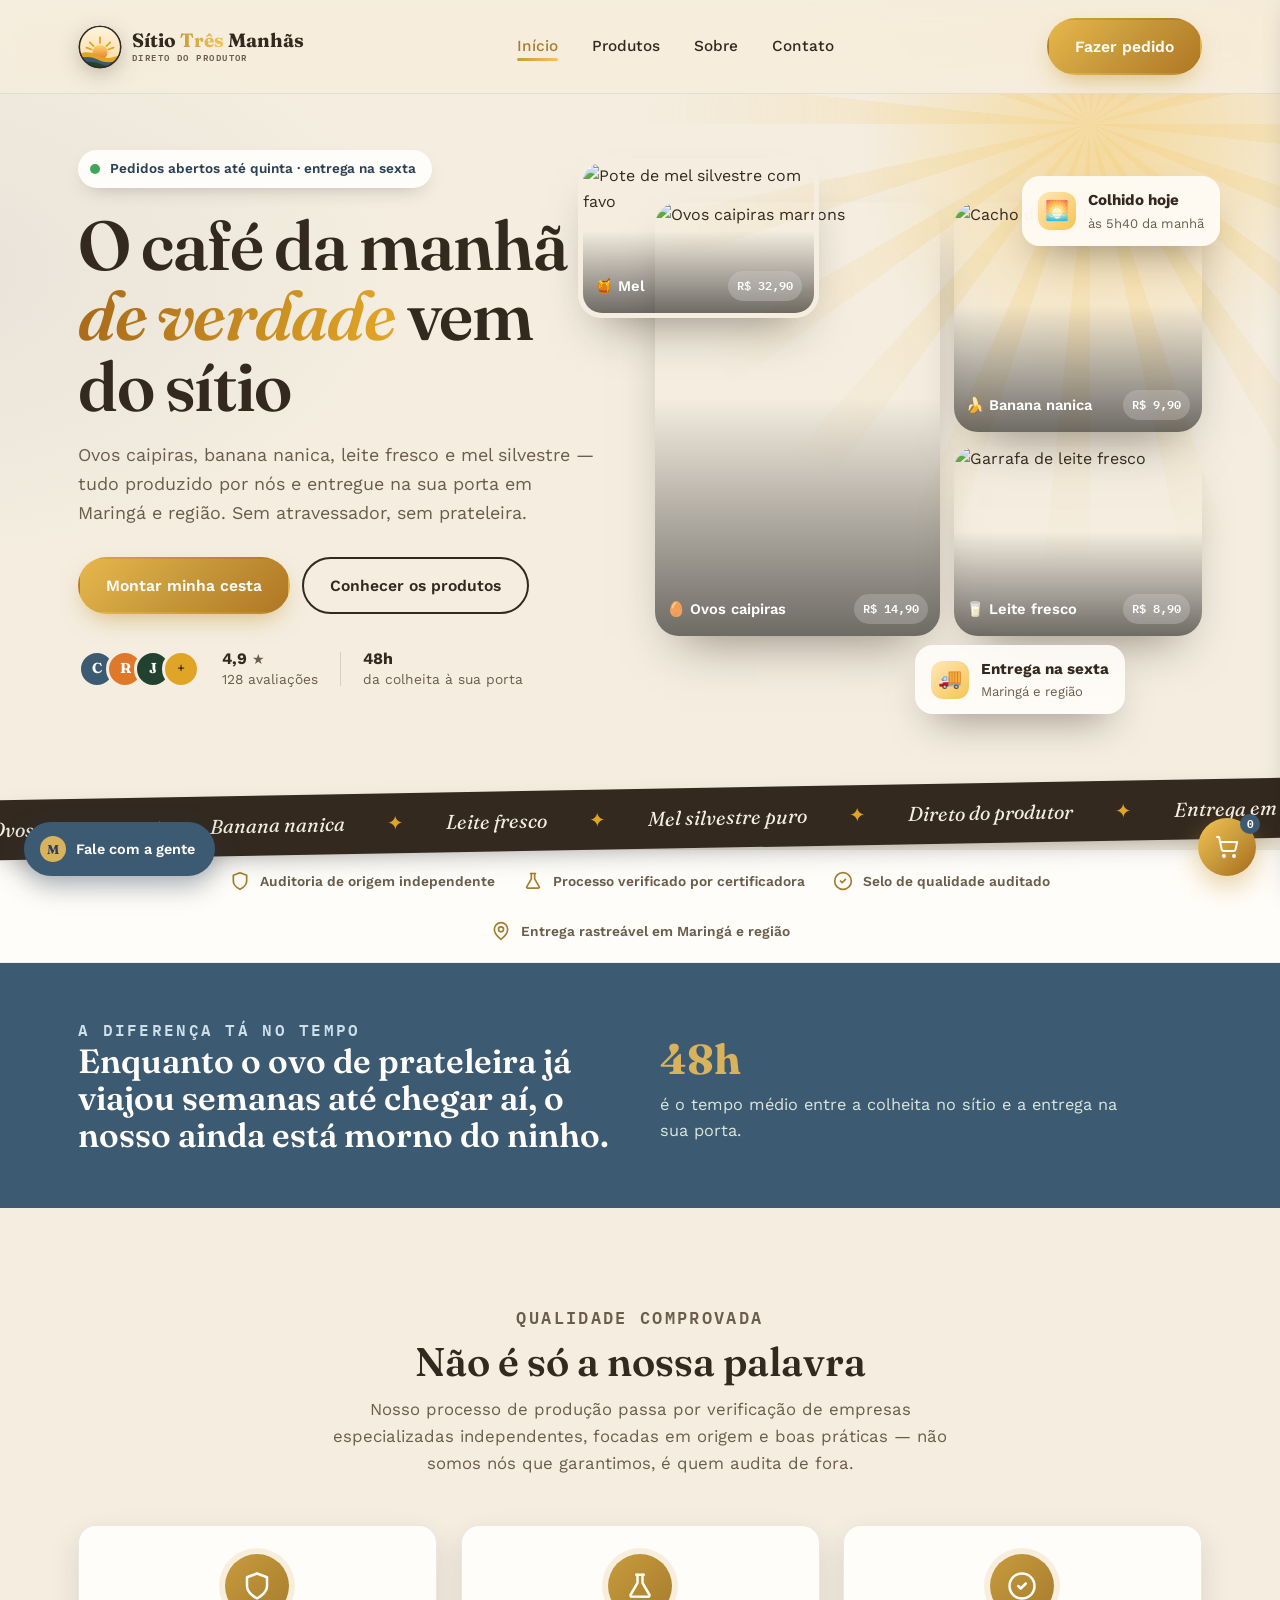
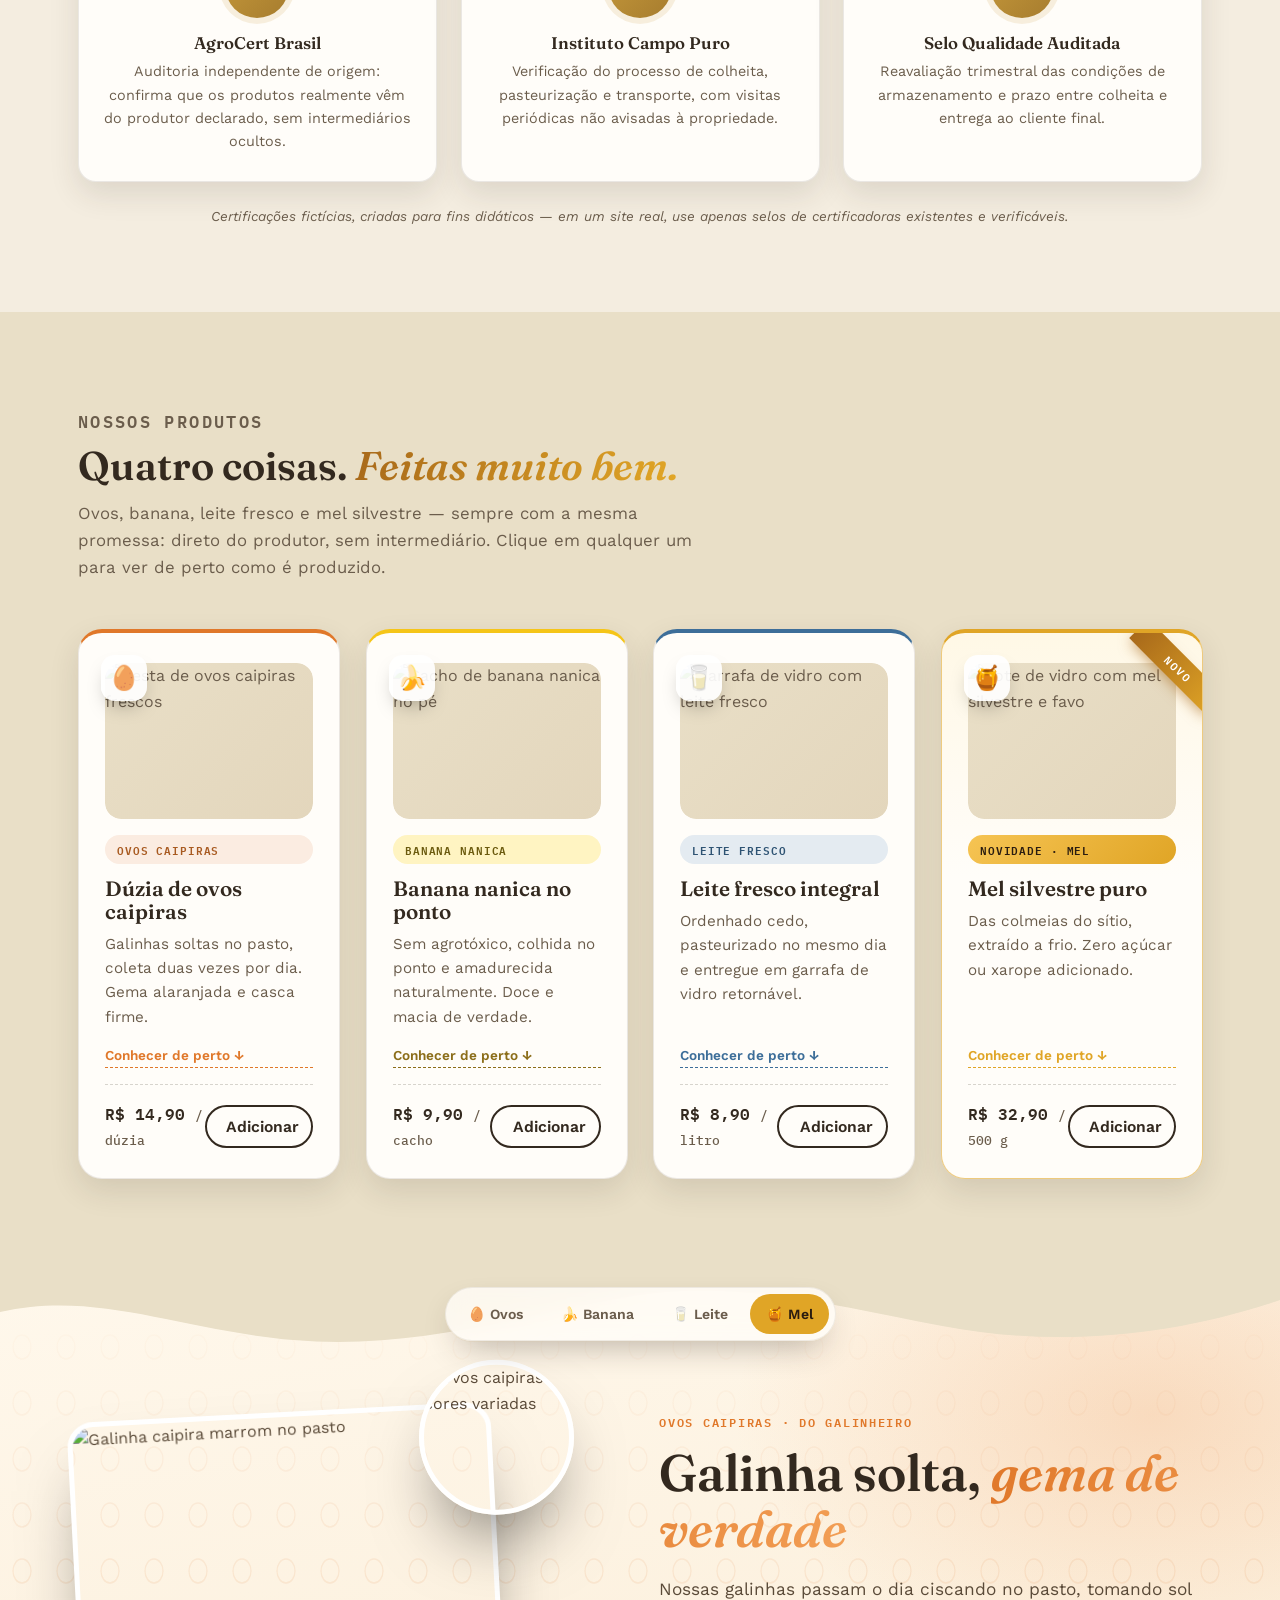
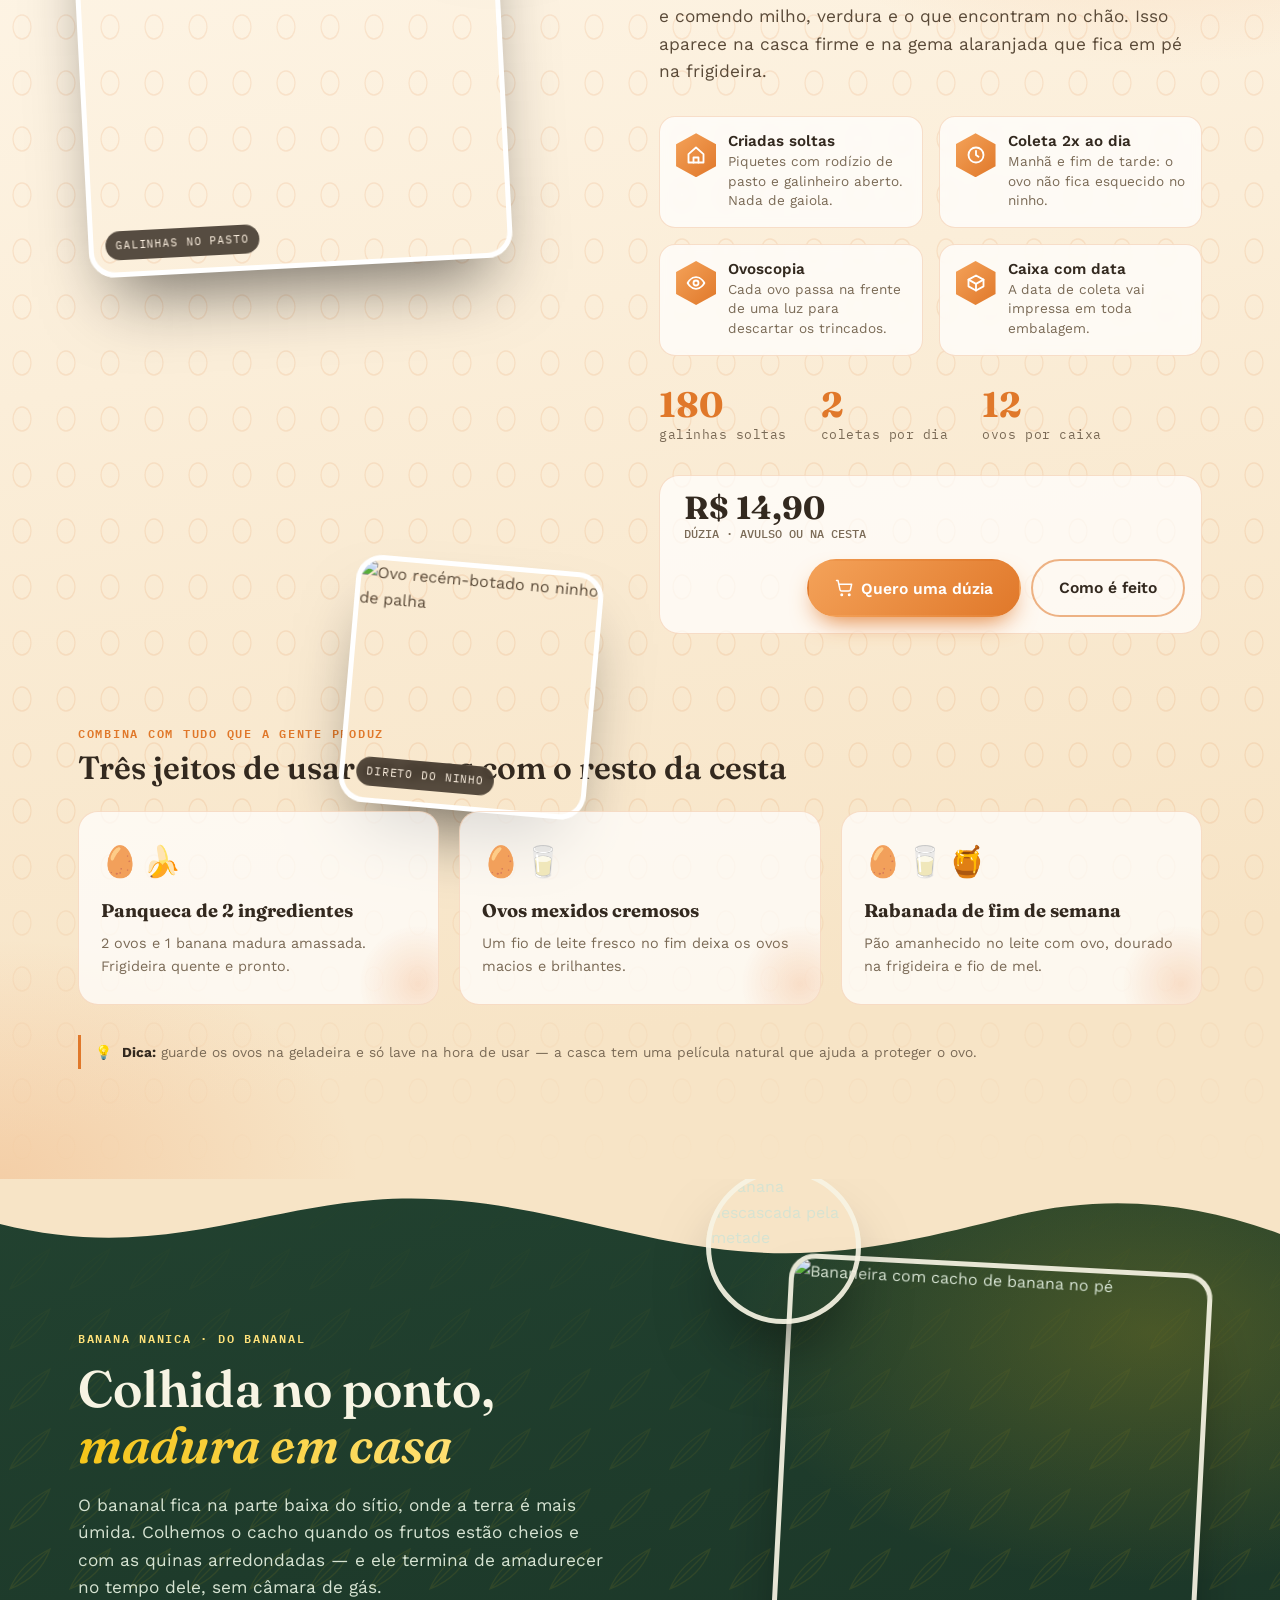
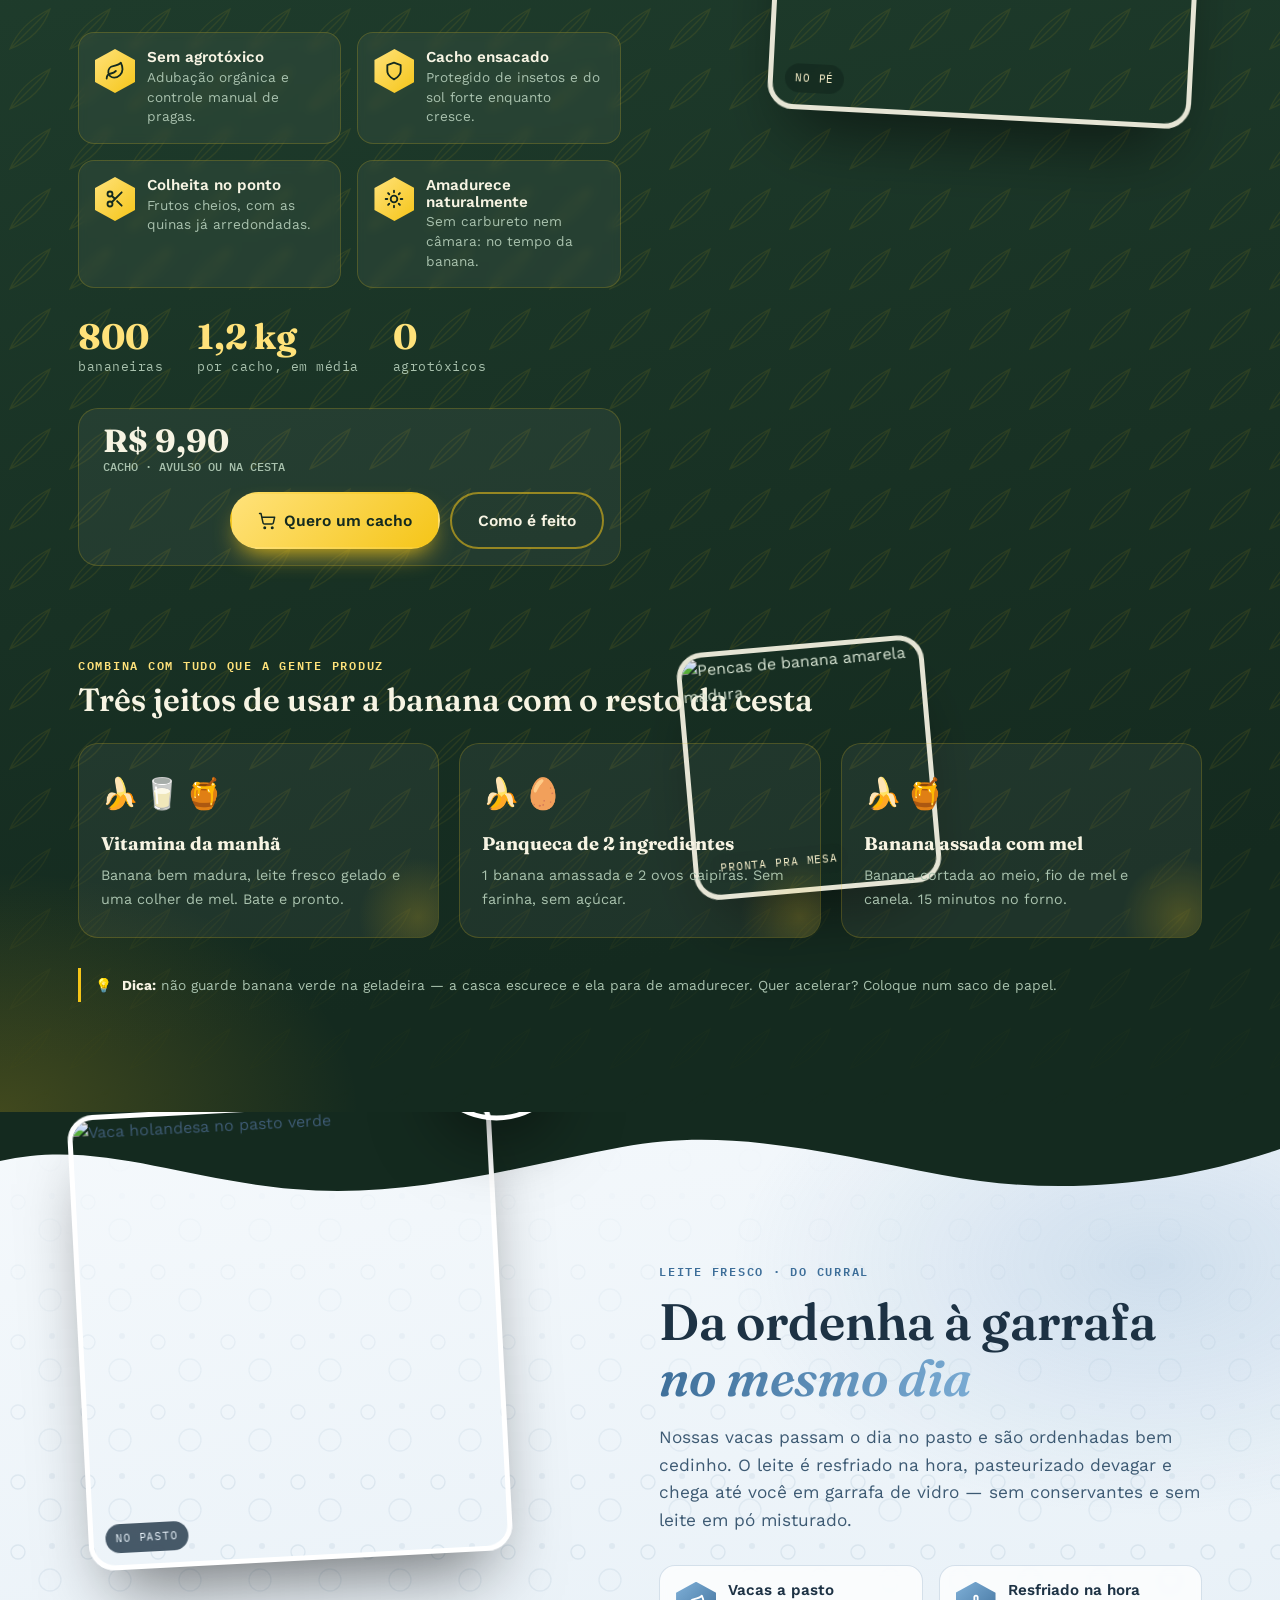
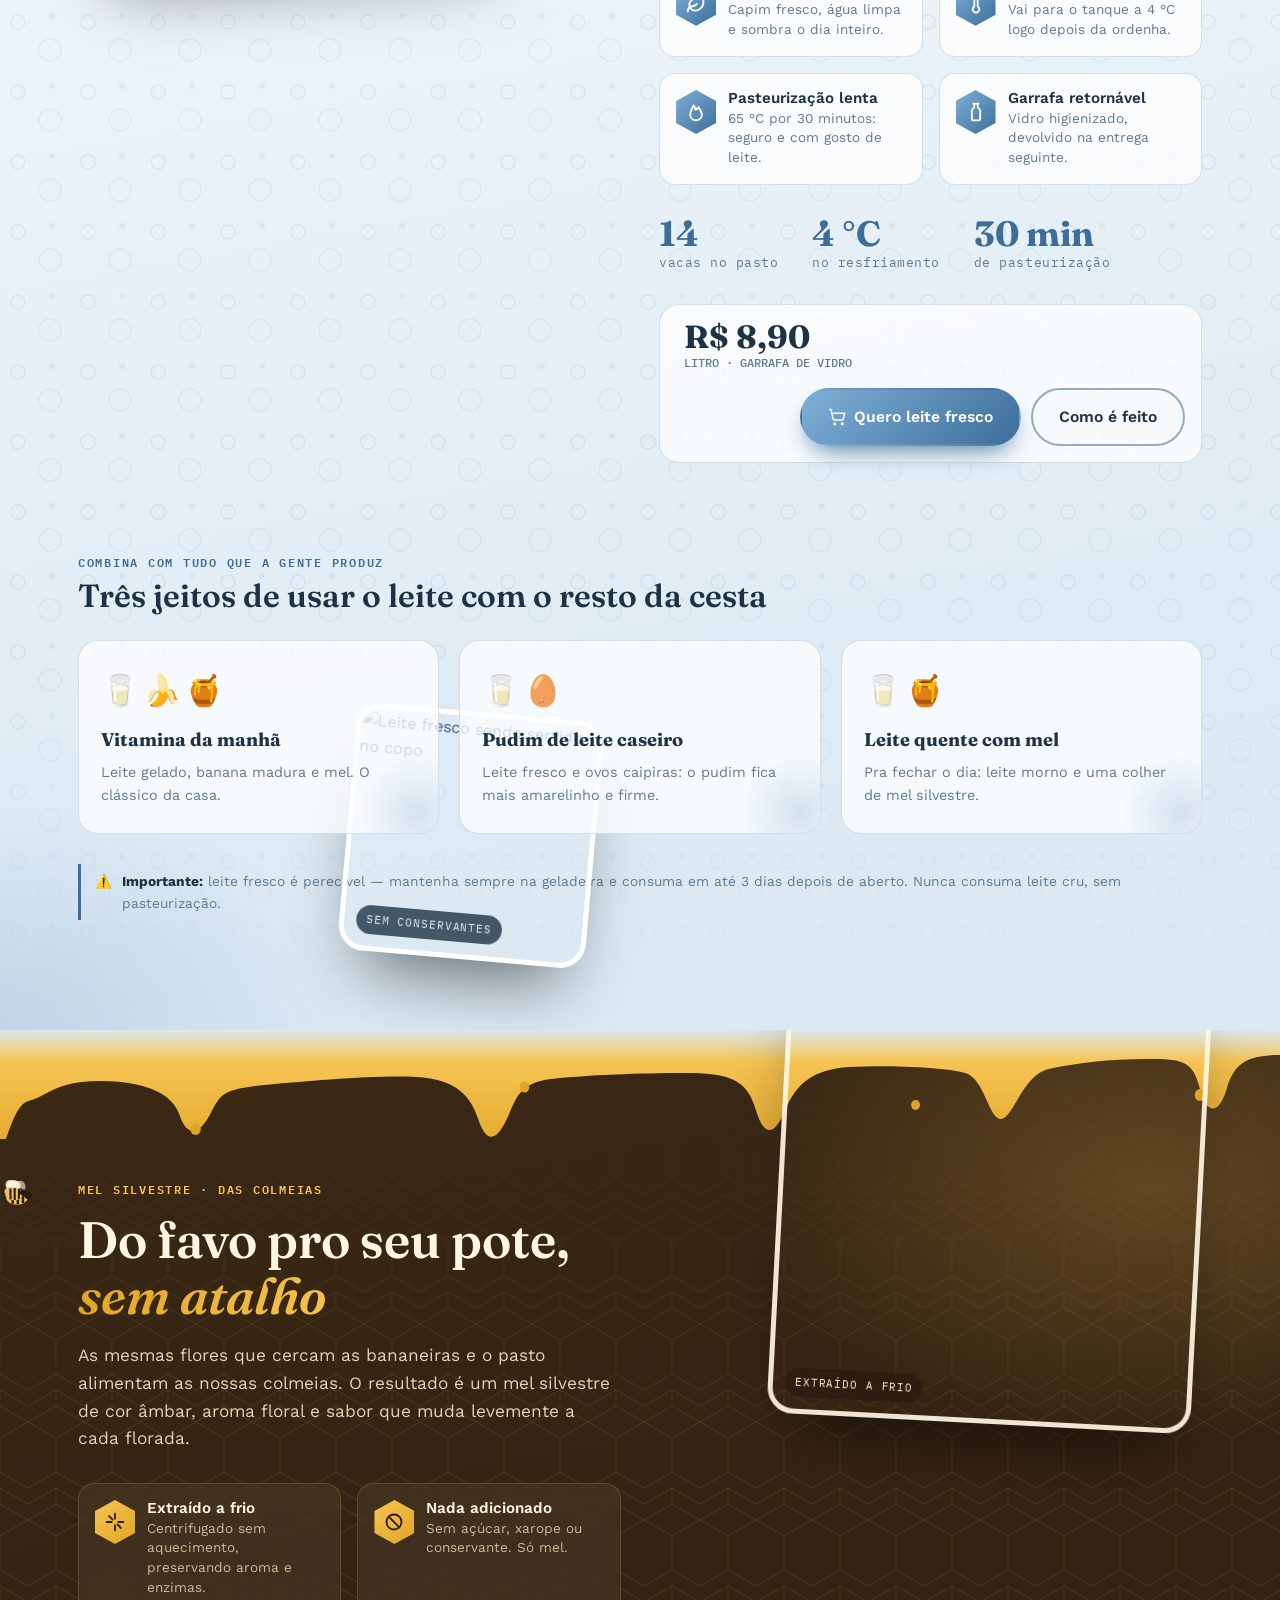
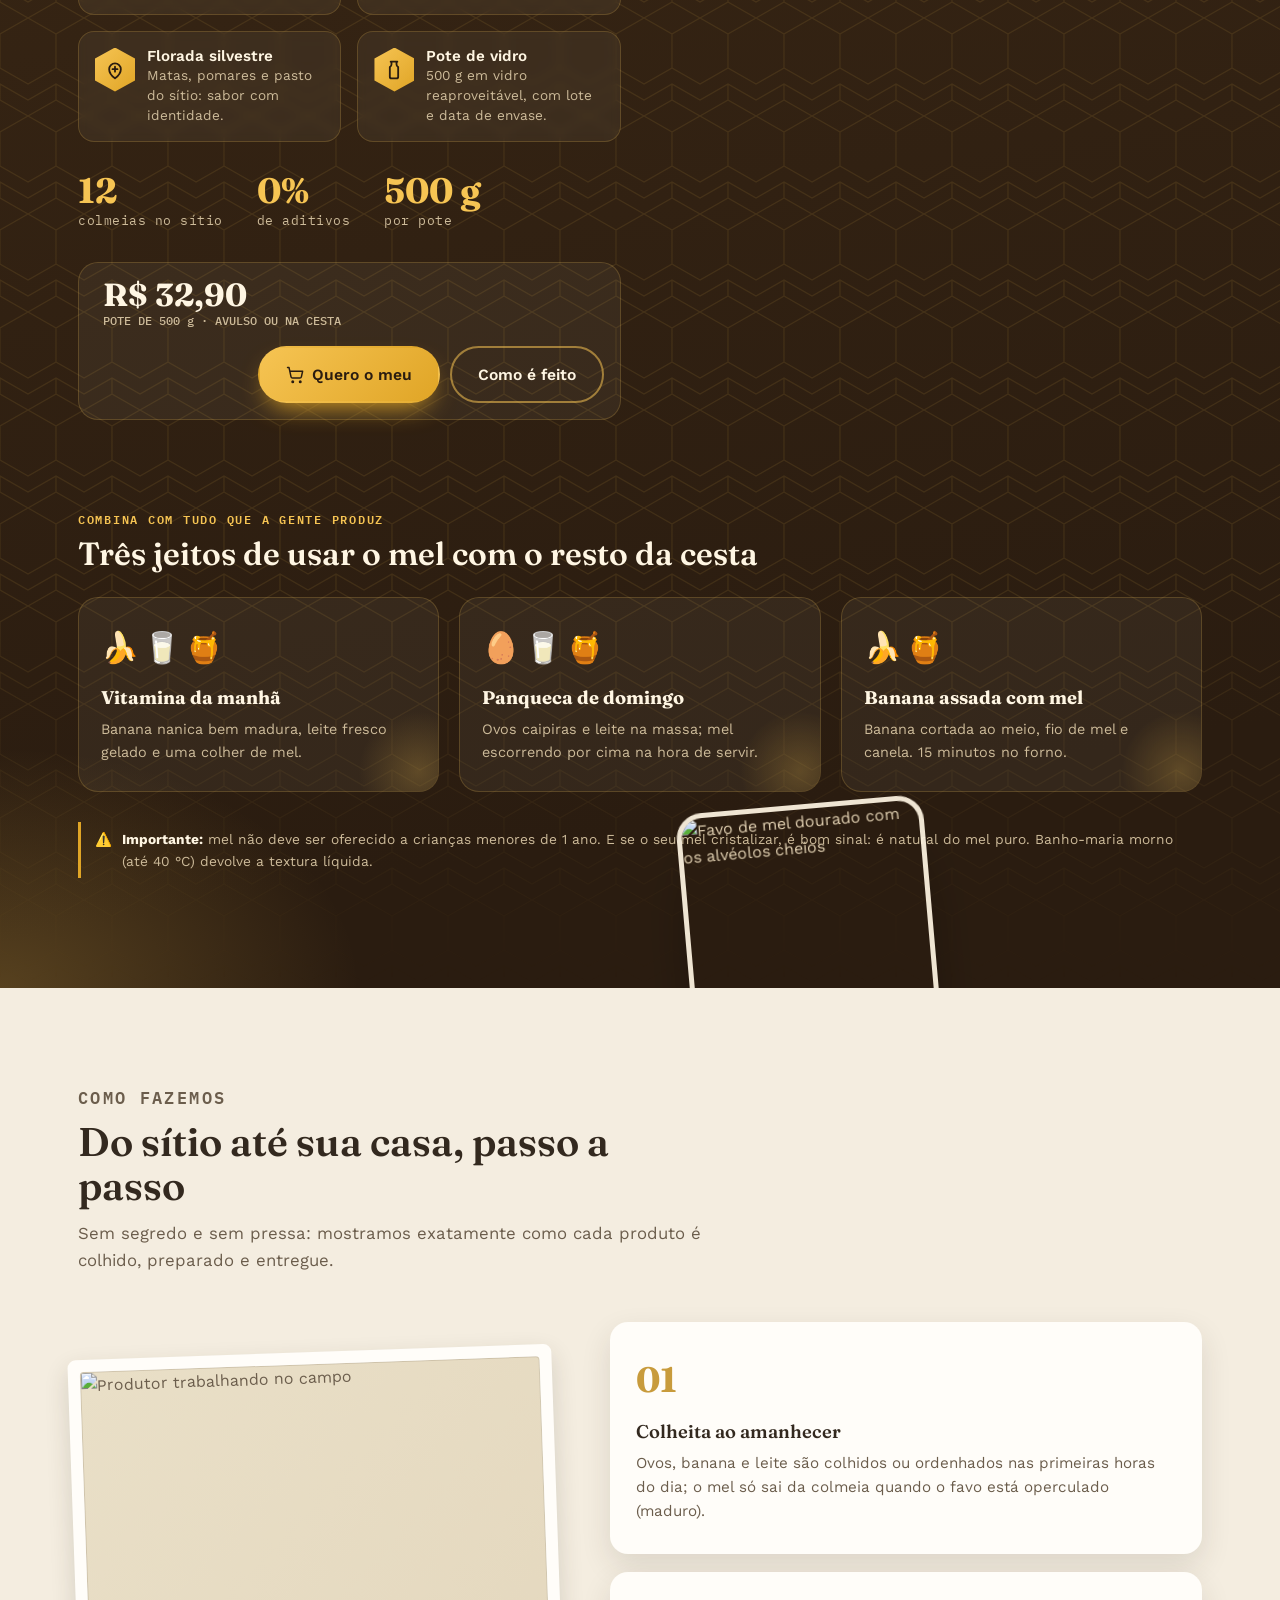
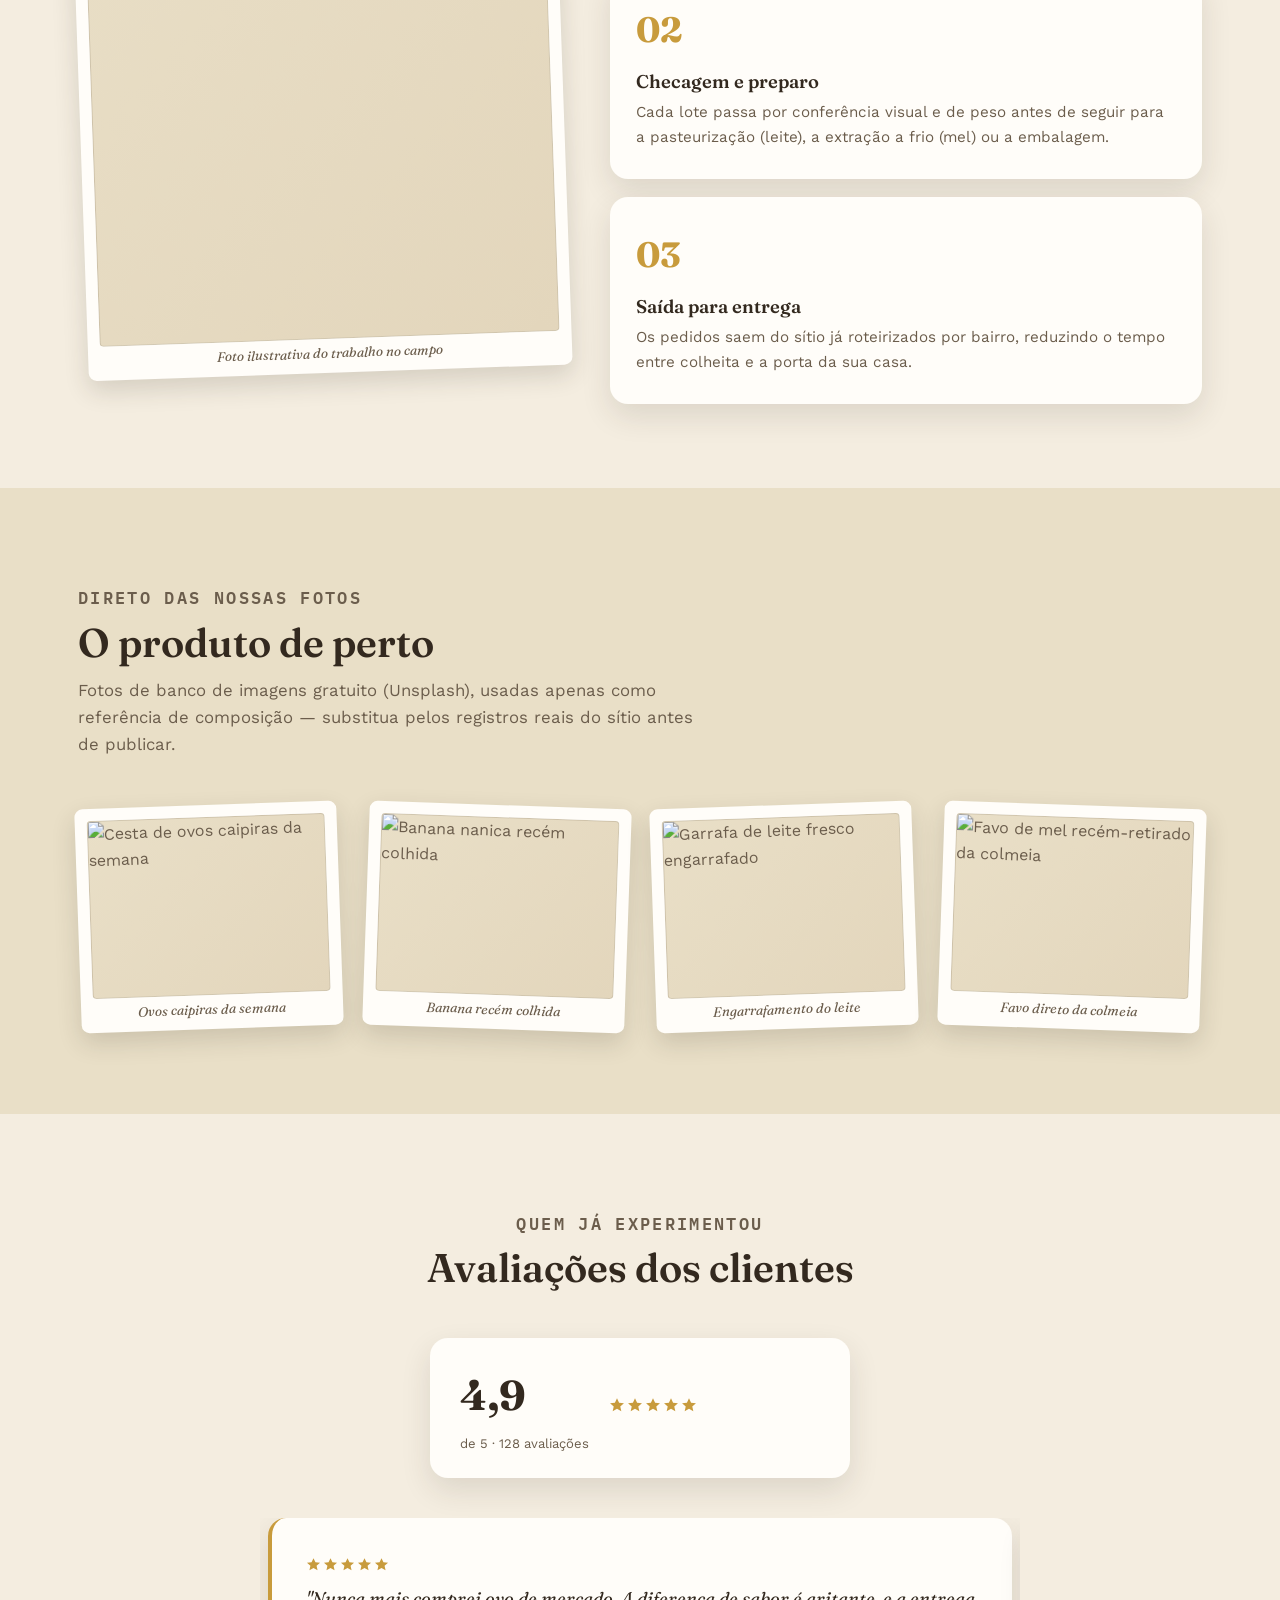
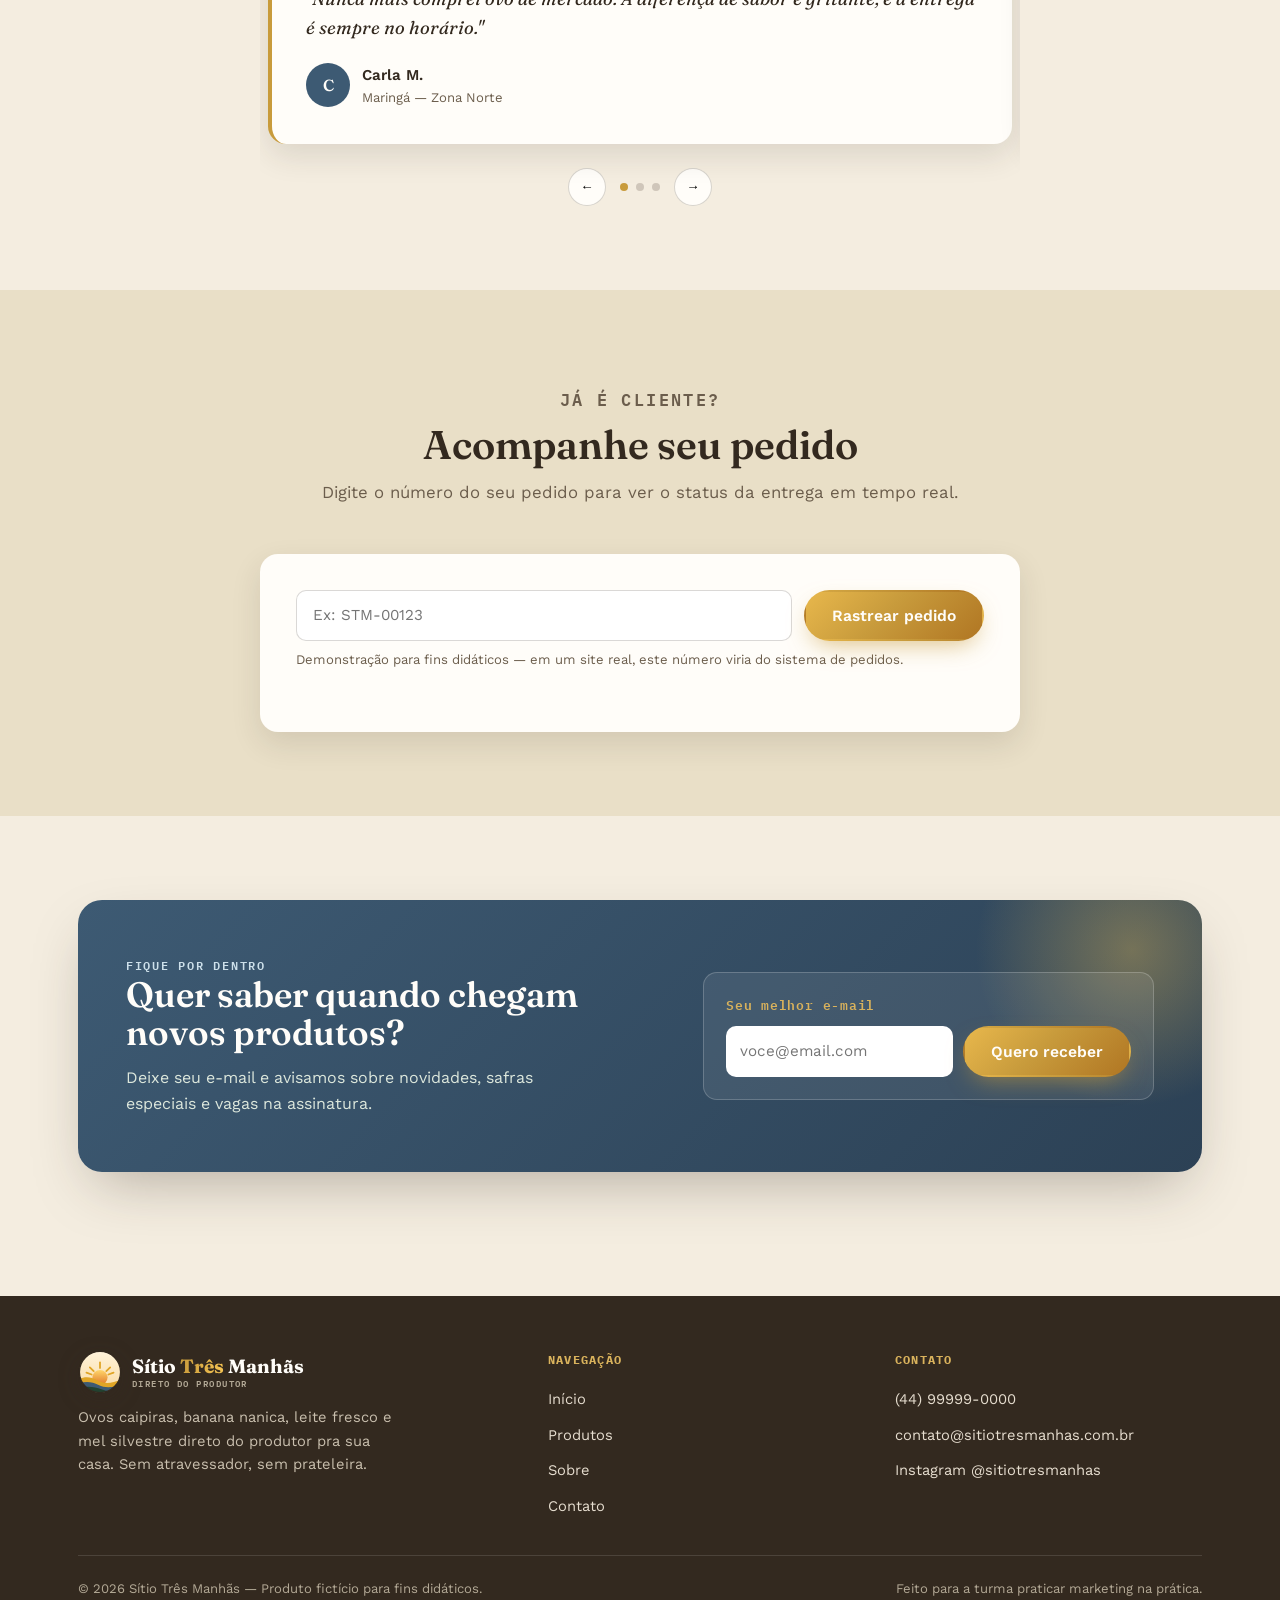
==== commit 3b5a28d2: "Mudança na pagina" ====
--- a/index.html
+++ b/index.html
@@ -5,6 +5,7 @@
 <meta name="viewport" content="width=device-width, initial-scale=1.0">
 <title>Sítio Três Manhãs — Ovos, banana, leite e mel direto do sítio</title>
 <meta name="description" content="Ovos caipiras, banana nanica, leite fresco e mel silvestre puro direto do produtor pra sua casa, com entrega em Maringá e região.">
+<link rel="icon" href="assets/logo.svg" type="image/svg+xml">
 <link rel="preconnect" href="https://fonts.googleapis.com">
 <link rel="preconnect" href="https://fonts.gstatic.com" crossorigin>
 <link href="https://fonts.googleapis.com/css2?family=Fraunces:ital,opsz,wght@0,9..144,400;0,9..144,600;0,9..144,700;1,9..144,500&family=Work+Sans:wght@400;500;600;700&family=IBM+Plex+Mono:wght@500;600&display=swap" rel="stylesheet">
@@ -401,7 +402,25 @@
 <body>
 <header id="siteHeader">
   <nav class="nav wrap">
-    <a href="index.html" class="logo">Sítio <span class="dot">Três</span> Manhãs</a>
+    <a href="index.html" class="logo" aria-label="Sítio Três Manhãs — início"><svg class="logo-mark" viewBox="0 0 64 64" aria-hidden="true">
+  <defs>
+    <linearGradient id="lgSun" x1="0" y1="0" x2="0" y2="1"><stop offset="0" stop-color="#FFD66B"/><stop offset="1" stop-color="#E0782A"/></linearGradient>
+    <linearGradient id="lgSky" x1="0" y1="0" x2="0" y2="1"><stop offset="0" stop-color="#FFF4DC"/><stop offset="1" stop-color="#F9D9A0"/></linearGradient>
+    <clipPath id="lgClip"><circle cx="32" cy="32" r="30"/></clipPath>
+  </defs>
+  <circle cx="32" cy="32" r="31" fill="#33291F"/>
+  <g clip-path="url(#lgClip)">
+    <rect width="64" height="64" fill="url(#lgSky)"/>
+    <g class="rays" stroke="#E0A526" stroke-width="2.6" stroke-linecap="round">
+      <path d="M32 26v-8"/><path d="M22.8 30.8 17.2 25.2"/><path d="M41.2 30.8 46.8 25.2"/><path d="M19.8 35.6 12.3 32.9"/><path d="M44.2 35.6 51.7 32.9"/>
+    </g>
+    <circle cx="32" cy="40" r="11" fill="url(#lgSun)"/>
+    <path d="M-2 44c10-6 20-6 30 0s22 5 38-2v24H-2Z" fill="#E0A526"/>
+    <path d="M-2 50c12-5 22-4 32 1s20 4 36-1v16H-2Z" fill="#3D5A73"/>
+    <path d="M-2 56c14-4 26-3 36 1s18 3 32 0v9H-2Z" fill="#224230"/>
+  </g>
+  <circle cx="32" cy="32" r="30" fill="none" stroke="#33291F" stroke-width="2"/>
+</svg><span class="logo-text"><span>Sítio <span class="dot">Três</span> Manhãs</span><small>DIRETO DO PRODUTOR</small></span></a>
     <ul class="nav-links" id="navLinks">
       <li><a href="index.html" class="active">Início</a></li>
       <li><a href="produtos.html">Produtos</a></li>
@@ -415,76 +434,30 @@
   </nav>
 </header>
 
-<section class="hero">
-  <div class="wrap">
-    <div class="hero-carousel" id="heroCarousel" style="position:relative;">
-      <div class="sparkle-field"><span class="sparkle grain" style="left:85%; width:7px; height:7px; animation-delay:0.3s; animation-duration:11.3s;"></span><span class="sparkle" style="left:62%; width:6px; height:6px; animation-delay:4.4s; animation-duration:8.1s;"></span><span class="sparkle" style="left:56%; width:9px; height:9px; animation-delay:0.8s; animation-duration:8.9s;"></span><span class="sparkle grain" style="left:62%; width:9px; height:9px; animation-delay:3.1s; animation-duration:9.8s;"></span><span class="sparkle" style="left:68%; width:6px; height:6px; animation-delay:2.4s; animation-duration:12.0s;"></span><span class="sparkle" style="left:83%; width:9px; height:9px; animation-delay:2.4s; animation-duration:9.5s;"></span><span class="sparkle grain" style="left:35%; width:9px; height:9px; animation-delay:3.0s; animation-duration:8.5s;"></span><span class="sparkle" style="left:76%; width:9px; height:9px; animation-delay:1.7s; animation-duration:9.1s;"></span><span class="sparkle" style="left:58%; width:6px; height:6px; animation-delay:3.3s; animation-duration:9.2s;"></span><span class="sparkle grain" style="left:6%; width:11px; height:11px; animation-delay:1.7s; animation-duration:7.7s;"></span><span class="sparkle" style="left:46%; width:6px; height:6px; animation-delay:2.0s; animation-duration:11.1s;"></span><span class="sparkle" style="left:15%; width:8px; height:8px; animation-delay:2.3s; animation-duration:11.2s;"></span><span class="sparkle grain" style="left:56%; width:6px; height:6px; animation-delay:5.3s; animation-duration:8.6s;"></span><span class="sparkle" style="left:53%; width:9px; height:9px; animation-delay:0.9s; animation-duration:8.2s;"></span><span class="sparkle" style="left:66%; width:5px; height:5px; animation-delay:2.1s; animation-duration:9.6s;"></span><span class="sparkle grain" style="left:14%; width:6px; height:6px; animation-delay:0.2s; animation-duration:12.0s;"></span><span class="sparkle" style="left:96%; width:11px; height:11px; animation-delay:3.0s; animation-duration:7.6s;"></span><span class="sparkle" style="left:78%; width:7px; height:7px; animation-delay:4.3s; animation-duration:10.4s;"></span></div>
-      <div class="hc-track js-track">
-        <div class="hc-slide">
-          <div>
-            <span class="delivery-badge"><svg viewBox="0 0 24 24" fill="none" stroke="currentColor" stroke-width="2" stroke-linecap="round" stroke-linejoin="round"><path d="M10 17h4V5H2v12h3"/><path d="M20 17h2v-3.34a4 4 0 0 0-1.17-2.83L19 9h-5v8h1"/><circle cx="7.5" cy="17.5" r="2.5"/><circle cx="17.5" cy="17.5" r="2.5"/></svg>Entregamos em Maringá e região (PR)</span>
-            <p class="eyebrow">Direto do sítio pra sua mesa</p>
-            <h2>Ovos caipiras <em>no ponto certo</em>, toda semana</h2>
-            <p>Galinhas criadas soltas, ao ar livre. Sem hormônio, sem gaiola — só sabor de verdade.</p>
-            <a href="#produtos" class="btn btn-primary btn-shimmer">Ver produtos</a>
-          </div>
-          <div class="hc-art"><svg viewBox="0 0 160 160" width="120" role="img" aria-label="Ovos caipiras">
-    <ellipse cx="80" cy="140" rx="60" ry="10" fill="#3A2E22" opacity="0.08"/>
-    <ellipse cx="60" cy="95" rx="34" ry="42" fill="#FBEFD4" stroke="#D8B98A" stroke-width="2.5"/>
-    <ellipse cx="102" cy="105" rx="30" ry="38" fill="#F3E2BC" stroke="#D8B98A" stroke-width="2.5"/>
-    <ellipse cx="60" cy="88" rx="10" ry="7" fill="#FFFFFF" opacity="0.6"/>
-  </svg></div>
-        </div>
-        <div class="hc-slide">
-          <div>
-            <span class="delivery-badge"><svg viewBox="0 0 24 24" fill="none" stroke="currentColor" stroke-width="2" stroke-linecap="round" stroke-linejoin="round"><path d="M10 17h4V5H2v12h3"/><path d="M20 17h2v-3.34a4 4 0 0 0-1.17-2.83L19 9h-5v8h1"/><circle cx="7.5" cy="17.5" r="2.5"/><circle cx="17.5" cy="17.5" r="2.5"/></svg>Entregamos em Maringá e região (PR)</span>
-            <p class="eyebrow">Colhida quase madura</p>
-            <h2>Banana nanica do jeito que o mercado nunca vende</h2>
-            <p>Sem agrotóxico, colhida no ponto certo de doçura e entregue em poucas horas.</p>
-            <a href="#produtos" class="btn btn-primary btn-shimmer">Ver produtos</a>
-          </div>
-          <div class="hc-art"><svg viewBox="0 0 160 160" width="120" role="img" aria-label="Banana nanica">
-    <ellipse cx="80" cy="140" rx="60" ry="10" fill="#3A2E22" opacity="0.08"/>
-    <path d="M45 120 C20 90, 30 45, 85 25 C110 16, 130 22, 135 35 C110 32, 92 42, 80 62 C120 40, 140 65, 138 90 C105 68, 68 78, 50 118 Z" fill="#F5C518"/>
-    <path d="M48 118 C28 92, 34 52, 82 32" fill="none" stroke="#C79A0E" stroke-width="3" stroke-linecap="round"/>
-    <path d="M120 30 C126 24, 134 24, 138 30" fill="none" stroke="#8C6E1A" stroke-width="3" stroke-linecap="round"/>
-  </svg></div>
-        </div>
-        <div class="hc-slide">
-          <div>
-            <span class="delivery-badge"><svg viewBox="0 0 24 24" fill="none" stroke="currentColor" stroke-width="2" stroke-linecap="round" stroke-linejoin="round"><path d="M10 17h4V5H2v12h3"/><path d="M20 17h2v-3.34a4 4 0 0 0-1.17-2.83L19 9h-5v8h1"/><circle cx="7.5" cy="17.5" r="2.5"/><circle cx="17.5" cy="17.5" r="2.5"/></svg>Entregamos em Maringá e região (PR)</span>
-            <p class="eyebrow">Novidade Sítio Três Manhãs</p>
-            <h2>Leite fresco, pasteurizado no mesmo dia</h2>
-            <p>Direto da nossa pequena produção, sem conservantes e com entrega em garrafa de vidro retornável.</p>
-            <a href="#produtos" class="btn btn-primary btn-shimmer">Conhecer o leite</a>
-          </div>
-          <div class="hc-art"><svg viewBox="0 0 160 160" width="120" role="img" aria-label="Garrafa de leite fresco">
-    <ellipse cx="80" cy="145" rx="46" ry="9" fill="#3A2E22" opacity="0.08"/>
-    <path d="M65 30 h30 v18 l14 20 v65 a8 8 0 0 1-8 8 H59 a8 8 0 0 1-8-8 V68 l14-20 Z" fill="#FFFDF6" stroke="#D8B98A" stroke-width="2.5"/>
-    <rect x="60" y="24" width="40" height="12" rx="3" fill="#5B7C99"/>
-    <rect x="51" y="95" width="58" height="30" fill="#E29227" opacity="0.9"/>
-    <text x="80" y="115" font-family="IBM Plex Mono, monospace" font-size="11" fill="#FFFDF6" text-anchor="middle" font-weight="600">FRESCO</text>
-  </svg></div>
-        </div>
-        <div class="hc-slide is-honey">
-          <div>
-            <span class="delivery-badge" style="background:var(--honey); color:var(--honey-deep);">🍯 Lançamento de primavera</span>
-            <p class="eyebrow">Das nossas colmeias</p>
-            <h2>Mel silvestre, <em>puro</em> do favo pro seu pote</h2>
-            <p>Extraído a frio, sem aquecimento e sem nada adicionado. Só o que as abelhas do sítio fizeram.</p>
-            <a href="#mel" class="btn btn-primary btn-shimmer">Conhecer o mel</a>
-          </div>
-          <div class="hc-art"><div class="hc-photo"><img src="https://images.unsplash.com/photo-1613548058193-1cd24c1bebcf?auto=format&fit=crop&w=700&q=75" alt="Mel dourado escorrendo de uma colher de madeira para o pote"><span class="price-bubble"><small>POTE 500 g</small>R$ 32,90</span></div></div>
-        </div>
-      </div>
-      <button class="hc-arrow prev js-prev" aria-label="Slide anterior">&#8592;</button>
-      <button class="hc-arrow next js-next" aria-label="Próximo slide">&#8594;</button>
-      <div class="hc-dots js-dots"></div>
-    </div>
-    <div class="trust-row" style="justify-content:center; margin-top:30px;">
-      <div class="trust-item"><svg viewBox="0 0 24 24" fill="none" stroke="currentColor" stroke-width="2"><path d="M20 6L9 17l-5-5"/></svg> Colhido em até 48h</div>
-      <div class="trust-item"><svg viewBox="0 0 24 24" fill="none" stroke="currentColor" stroke-width="2"><path d="M20 6L9 17l-5-5"/></svg> Direto do produtor</div>
-      <div class="trust-item"><svg viewBox="0 0 24 24" fill="none" stroke="currentColor" stroke-width="2"><path d="M20 6L9 17l-5-5"/></svg> Entrega em Maringá e região</div>
+<section class="hero-new">
+  <div class="wrap hero-grid2">
+    <div class="hero-copy reveal">
+      <span class="hero-pill"><span class="pulse-dot"></span> Pedidos abertos até quinta · entrega na sexta</span>
+      <h1>O café da manhã <em>de verdade</em> vem do sítio</h1>
+      <p class="sub">Ovos caipiras, banana nanica, leite fresco e mel silvestre — tudo produzido por nós e entregue na sua porta em Maringá e região. Sem atravessador, sem prateleira.</p>
+      <div class="hero-ctas">
+        <a href="produtos.html#cestas" class="btn btn-primary btn-shimmer">Montar minha cesta</a>
+        <a href="#produtos" class="btn btn-outline">Conhecer os produtos</a>
+      </div>
+      <div class="hero-proof">
+        <div class="avatars"><span style="background:#3D5A73">C</span><span style="background:#E0782A">R</span><span style="background:#224230">J</span><span style="background:#E0A526; color:#2A1C10">+</span></div>
+        <div class="proof-txt"><strong data-count="4.9">4,9</strong> ★<br>128 avaliações</div>
+        <span class="proof-sep"></span>
+        <div class="proof-txt"><strong data-count="48" data-suffix="h">48h</strong><br>da colheita à sua porta</div>
+      </div>
+    </div>
+    <div class="hero-bento reveal">
+      <a href="#ovos" class="bento-tile t1"><img src="https://images.unsplash.com/photo-1498654077810-12c21d4d6dc3?auto=format&fit=crop&w=900&q=75" alt="Ovos caipiras marrons"><span class="go"><svg viewBox="0 0 24 24" width="16" height="16" fill="none" stroke="currentColor" stroke-width="2.4" stroke-linecap="round" stroke-linejoin="round"><path d="M7 17 17 7M8 7h9v9"/></svg></span><span class="chip"><span>🥚 Ovos caipiras</span><b>R$ 14,90</b></span></a>
+      <a href="#banana" class="bento-tile t2"><img src="https://images.unsplash.com/photo-1679255728321-88375291b36c?auto=format&fit=crop&w=900&q=75" alt="Cacho de banana nanica"><span class="go"><svg viewBox="0 0 24 24" width="16" height="16" fill="none" stroke="currentColor" stroke-width="2.4" stroke-linecap="round" stroke-linejoin="round"><path d="M7 17 17 7M8 7h9v9"/></svg></span><span class="chip"><span>🍌 Banana nanica</span><b>R$ 9,90</b></span></a>
+      <a href="#leite" class="bento-tile t3"><img src="https://images.unsplash.com/photo-1601436423474-51738541c1b1?auto=format&fit=crop&w=900&q=75" alt="Garrafa de leite fresco"><span class="go"><svg viewBox="0 0 24 24" width="16" height="16" fill="none" stroke="currentColor" stroke-width="2.4" stroke-linecap="round" stroke-linejoin="round"><path d="M7 17 17 7M8 7h9v9"/></svg></span><span class="chip"><span>🥛 Leite fresco</span><b>R$ 8,90</b></span></a>
+      <a href="#mel" class="bento-tile t4"><img src="https://images.unsplash.com/photo-1558642452-9d2a7deb7f62?auto=format&fit=crop&w=900&q=75" alt="Pote de mel silvestre com favo"><span class="go"><svg viewBox="0 0 24 24" width="16" height="16" fill="none" stroke="currentColor" stroke-width="2.4" stroke-linecap="round" stroke-linejoin="round"><path d="M7 17 17 7M8 7h9v9"/></svg></span><span class="chip"><span>🍯 Mel</span><b>R$ 32,90</b></span></a>
+      <div class="float-card fc1"><span class="ico">🌅</span><div><strong>Colhido hoje</strong>às 5h40 da manhã</div></div>
+      <div class="float-card fc2"><span class="ico">🚚</span><div><strong>Entrega na sexta</strong>Maringá e região</div></div>
     </div>
   </div>
 </section>
@@ -540,73 +513,57 @@
   </div>
 </section>
 
-<section class="section-alt" id="produtos">
+<section class="section-alt showcase" id="produtos">
   <div class="wrap">
     <div class="section-head reveal">
       <p class="eyebrow">Nossos produtos</p>
       <h2>Quatro coisas. <em>Feitas muito bem.</em></h2>
-      <p>Ovos, banana, leite fresco e, agora, mel silvestre das nossas colmeias — sempre com a mesma promessa: direto do produtor, sem intermediário.</p>
+      <p>Ovos, banana, leite fresco e mel silvestre — sempre com a mesma promessa: direto do produtor, sem intermediário. Clique em qualquer um para ver de perto como é produzido.</p>
     </div>
     <div class="products-grid">
-      <article class="product-card reveal" data-id="ovos" data-name="Dúzia de ovos caipiras" data-price="14.90">
-        
-      <div class="photo-frame">
-        <div class="photo-frame-inner photo-frame-real">
-          <img src="https://images.unsplash.com/photo-1509479100390-f83a8349e79c?auto=format&fit=crop&w=900&q=75" alt="Cesta de ovos caipiras frescos" loading="lazy">
-        </div>
-        <span class="photo-caption">Ovos caipiras</span>
-      </div>
+      <article class="product-card theme-ovos reveal" data-id="ovos" data-name="Dúzia de ovos caipiras" data-price="14.90">
+        <span class="emo-float">🥚</span>
+        <div class="photo-frame"><div class="photo-frame-inner photo-frame-real"><img src="https://images.unsplash.com/photo-1509479100390-f83a8349e79c?auto=format&fit=crop&w=900&q=75" alt="Cesta de ovos caipiras frescos" loading="lazy"></div><span class="photo-caption"></span></div>
         <span class="badge" style="margin-top:16px;">OVOS CAIPIRAS</span>
         <h3>Dúzia de ovos caipiras</h3>
-        <p class="desc">Galinhas criadas soltas, com ração natural. Gema mais alaranjada e sabor de verdade.</p>
+        <p class="desc">Galinhas soltas no pasto, coleta duas vezes por dia. Gema alaranjada e casca firme.</p>
+        <a href="#ovos" class="how-link">Conhecer de perto ↓</a>
         <div class="product-foot">
           <div class="price">R$ 14,90 <span>/ dúzia</span></div>
           <button class="btn btn-outline js-add-cart" style="padding:10px 18px;"><svg viewBox="0 0 24 24" fill="none" stroke="currentColor" stroke-width="2" stroke-linecap="round" stroke-linejoin="round"><circle cx="9" cy="21" r="1"/><circle cx="19" cy="21" r="1"/><path d="M2.05 2.05h2l2.66 12.42a2 2 0 0 0 2 1.58h9.78a2 2 0 0 0 2-1.58l1.65-7.39H5.12"/></svg> Adicionar</button>
         </div>
       </article>
-      <article class="product-card reveal" data-id="banana" data-name="Cacho de banana nanica" data-price="9.90">
-        
-      <div class="photo-frame">
-        <div class="photo-frame-inner photo-frame-real">
-          <img src="https://images.unsplash.com/photo-1679255728321-88375291b36c?auto=format&fit=crop&w=900&q=75" alt="Cacho de banana nanica no pé" loading="lazy">
-        </div>
-        <span class="photo-caption">Banana nanica</span>
-      </div>
+      <article class="product-card theme-banana reveal" data-id="banana" data-name="Cacho de banana nanica" data-price="9.90">
+        <span class="emo-float">🍌</span>
+        <div class="photo-frame"><div class="photo-frame-inner photo-frame-real"><img src="https://images.unsplash.com/photo-1679255728321-88375291b36c?auto=format&fit=crop&w=900&q=75" alt="Cacho de banana nanica no pé" loading="lazy"></div><span class="photo-caption"></span></div>
         <span class="badge" style="margin-top:16px;">BANANA NANICA</span>
         <h3>Banana nanica no ponto</h3>
-        <p class="desc">Colhida quase madura, sabor mais doce e textura mais macia que a de mercado.</p>
+        <p class="desc">Sem agrotóxico, colhida no ponto e amadurecida naturalmente. Doce e macia de verdade.</p>
+        <a href="#banana" class="how-link">Conhecer de perto ↓</a>
         <div class="product-foot">
           <div class="price">R$ 9,90 <span>/ cacho</span></div>
           <button class="btn btn-outline js-add-cart" style="padding:10px 18px;"><svg viewBox="0 0 24 24" fill="none" stroke="currentColor" stroke-width="2" stroke-linecap="round" stroke-linejoin="round"><circle cx="9" cy="21" r="1"/><circle cx="19" cy="21" r="1"/><path d="M2.05 2.05h2l2.66 12.42a2 2 0 0 0 2 1.58h9.78a2 2 0 0 0 2-1.58l1.65-7.39H5.12"/></svg> Adicionar</button>
         </div>
       </article>
-      <article class="product-card reveal" data-id="leite" data-name="Leite fresco integral" data-price="8.90">
-        
-      <div class="photo-frame">
-        <div class="photo-frame-inner photo-frame-real">
-          <img src="https://images.unsplash.com/photo-1601436423474-51738541c1b1?auto=format&fit=crop&w=900&q=75" alt="Garrafa de vidro com leite fresco" loading="lazy">
-        </div>
-        <span class="photo-caption">Leite fresco</span>
-      </div>
+      <article class="product-card theme-leite reveal" data-id="leite" data-name="Leite fresco integral" data-price="8.90">
+        <span class="emo-float">🥛</span>
+        <div class="photo-frame"><div class="photo-frame-inner photo-frame-real"><img src="https://images.unsplash.com/photo-1601436423474-51738541c1b1?auto=format&fit=crop&w=900&q=75" alt="Garrafa de vidro com leite fresco" loading="lazy"></div><span class="photo-caption"></span></div>
         <span class="badge" style="margin-top:16px;">LEITE FRESCO</span>
         <h3>Leite fresco integral</h3>
-        <p class="desc">Pasteurizado no mesmo dia, sem conservantes, em garrafa de vidro retornável.</p>
+        <p class="desc">Ordenhado cedo, pasteurizado no mesmo dia e entregue em garrafa de vidro retornável.</p>
+        <a href="#leite" class="how-link">Conhecer de perto ↓</a>
         <div class="product-foot">
           <div class="price">R$ 8,90 <span>/ litro</span></div>
           <button class="btn btn-outline js-add-cart" style="padding:10px 18px;"><svg viewBox="0 0 24 24" fill="none" stroke="currentColor" stroke-width="2" stroke-linecap="round" stroke-linejoin="round"><circle cx="9" cy="21" r="1"/><circle cx="19" cy="21" r="1"/><path d="M2.05 2.05h2l2.66 12.42a2 2 0 0 0 2 1.58h9.78a2 2 0 0 0 2-1.58l1.65-7.39H5.12"/></svg> Adicionar</button>
         </div>
       </article>
-      <article class="product-card is-honey reveal" data-id="mel" data-name="Mel silvestre puro 500 g" data-price="32.90">
-        
-      <div class="photo-frame">
-        <div class="photo-frame-inner photo-frame-real">
-          <img src="https://images.unsplash.com/photo-1558642452-9d2a7deb7f62?auto=format&fit=crop&w=900&q=75" alt="Pote de vidro com mel silvestre e pedaço de favo" loading="lazy">
-        </div>
-        <span class="photo-caption">Mel silvestre</span>
-      </div>
+      <article class="product-card theme-mel is-honey reveal" data-id="mel" data-name="Mel silvestre puro 500 g" data-price="32.90">
+        <span class="emo-float">🍯</span>
+        <div class="photo-frame"><div class="photo-frame-inner photo-frame-real"><img src="https://images.unsplash.com/photo-1558642452-9d2a7deb7f62?auto=format&fit=crop&w=900&q=75" alt="Pote de vidro com mel silvestre e favo" loading="lazy"></div><span class="photo-caption"></span></div>
         <span class="badge" style="margin-top:16px;">NOVIDADE · MEL</span>
         <h3>Mel silvestre puro</h3>
-        <p class="desc">Das colmeias do próprio sítio, extraído a frio e envasado em pote de vidro. Zero açúcar ou xarope adicionado.</p>
+        <p class="desc">Das colmeias do sítio, extraído a frio. Zero açúcar ou xarope adicionado.</p>
+        <a href="#mel" class="how-link">Conhecer de perto ↓</a>
         <div class="product-foot">
           <div class="price">R$ 32,90 <span>/ 500 g</span></div>
           <button class="btn btn-outline js-add-cart" style="padding:10px 18px;"><svg viewBox="0 0 24 24" fill="none" stroke="currentColor" stroke-width="2" stroke-linecap="round" stroke-linejoin="round"><circle cx="9" cy="21" r="1"/><circle cx="19" cy="21" r="1"/><path d="M2.05 2.05h2l2.66 12.42a2 2 0 0 0 2 1.58h9.78a2 2 0 0 0 2-1.58l1.65-7.39H5.12"/></svg> Adicionar</button>
@@ -616,69 +573,153 @@
   </div>
 </section>
 
-<section class="honey-feature" id="mel">
-  <svg class="honey-drip" viewBox="0 0 1440 110" preserveAspectRatio="none" aria-hidden="true">
-    <defs><linearGradient id="hg" x1="0" y1="0" x2="0" y2="1"><stop offset="0" stop-color="#E9DFC7"/><stop offset=".25" stop-color="#F6C453"/><stop offset="1" stop-color="#E0A526"/></linearGradient></defs>
-    <path fill="url(#hg)" d="M0 0h1440v26c-40 0-52 10-60 34s-22 28-30 0-18-30-60-30-80 4-110 10-40 50-54 50-18-40-40-46-90-8-130-6-60 16-72 42-24 30-34 0-30-36-80-36-110 2-150 6-40 24-52 44-22 18-30-4-24-40-70-42-120 4-170 8-50 10-62 30-26 22-34 0-40-34-90-34-60 16-80 20-26 58-40 58-16-30-30-44-40-14-66-14H0Z"/>
-    <circle class="drop" cx="1350" cy="66" r="6" fill="#E0A526"/>
-    <circle class="drop" cx="1030" cy="76" r="5" fill="#E0A526"/>
-    <circle class="drop" cx="590" cy="58" r="5.5" fill="#E0A526"/>
-    <circle class="drop" cx="220" cy="100" r="6" fill="#E0A526"/>
+<div class="features-wrap">
+  <nav class="prod-nav" aria-label="Produtos"><div class="pills">
+    <a href="#ovos"><span class="emo">🥚</span> <span class="lbl">Ovos</span></a><a href="#banana"><span class="emo">🍌</span> <span class="lbl">Banana</span></a><a href="#leite"><span class="emo">🥛</span> <span class="lbl">Leite</span></a><a href="#mel"><span class="emo">🍯</span> <span class="lbl">Mel</span></a>
+  </div></nav>
+
+<section class="feature theme-ovos" id="ovos">
+  <svg class="f-edge" viewBox="0 0 1440 110" preserveAspectRatio="none" aria-hidden="true"><path fill="#E9DFC7" d="M0 0h1440v38c-120 36-250 48-380 26S820 16 700 36 460 88 330 78 110 28 0 50Z"/></svg>
+  <span class="floaty" style="left:8%; animation-duration:17s; animation-delay:0s;">🪶</span><span class="floaty" style="left:26%; animation-duration:21s; animation-delay:-7s;">🪶</span><span class="floaty" style="left:47%; animation-duration:19s; animation-delay:-3s;">🪶</span><span class="floaty" style="left:71%; animation-duration:23s; animation-delay:-12s;">🪶</span><span class="floaty" style="left:90%; animation-duration:18s; animation-delay:-9s;">🪶</span>
+  <div class="wrap">
+    <div class="f-grid">
+      <div class="f-collage reveal">
+        <figure class="c-main" data-parallax="0.06"><img src="https://images.unsplash.com/photo-1548550023-2bdb3c5beed7?auto=format&fit=crop&w=1000&q=75" alt="Galinha caipira marrom no pasto" loading="lazy"><figcaption>GALINHAS NO PASTO</figcaption></figure>
+        <figure class="c-side" data-parallax="-0.08"><img src="https://images.unsplash.com/photo-1598965675045-45c5e72c7d05?auto=format&fit=crop&w=700&q=75" alt="Ovo recém-botado no ninho de palha" loading="lazy"><figcaption>DIRETO DO NINHO</figcaption></figure>
+        <figure class="c-round" data-parallax="0.14"><img src="https://images.unsplash.com/photo-1506976785307-8732e854ad03?auto=format&fit=crop&w=500&q=75" alt="Ovos caipiras de cores variadas" loading="lazy"></figure>
+      </div>
+      <div class="reveal" data-id="ovos" data-name="Dúzia de ovos caipiras" data-price="14.90">
+        <p class="eyebrow">Ovos caipiras · Do galinheiro</p>
+        <h2>Galinha solta, <em>gema de verdade</em></h2>
+        <p class="lead">Nossas galinhas passam o dia ciscando no pasto, tomando sol e comendo milho, verdura e o que encontram no chão. Isso aparece na casca firme e na gema alaranjada que fica em pé na frigideira.</p>
+        <div class="f-points"><div class="f-point"><span class="hx"><svg viewBox="0 0 24 24" fill="none" stroke="currentColor" stroke-width="2.2" stroke-linecap="round" stroke-linejoin="round"><path d="M3 11 12 3l9 8v10H3Z"/><path d="M9 21v-6h6v6"/></svg></span><div><h3>Criadas soltas</h3><p>Piquetes com rodízio de pasto e galinheiro aberto. Nada de gaiola.</p></div></div><div class="f-point"><span class="hx"><svg viewBox="0 0 24 24" fill="none" stroke="currentColor" stroke-width="2.2" stroke-linecap="round" stroke-linejoin="round"><circle cx="12" cy="12" r="9"/><path d="M12 7v5l3 2"/></svg></span><div><h3>Coleta 2x ao dia</h3><p>Manhã e fim de tarde: o ovo não fica esquecido no ninho.</p></div></div><div class="f-point"><span class="hx"><svg viewBox="0 0 24 24" fill="none" stroke="currentColor" stroke-width="2.2" stroke-linecap="round" stroke-linejoin="round"><path d="M2 12s3.5-7 10-7 10 7 10 7-3.5 7-10 7S2 12 2 12Z"/><circle cx="12" cy="12" r="3"/></svg></span><div><h3>Ovoscopia</h3><p>Cada ovo passa na frente de uma luz para descartar os trincados.</p></div></div><div class="f-point"><span class="hx"><svg viewBox="0 0 24 24" fill="none" stroke="currentColor" stroke-width="2.2" stroke-linecap="round" stroke-linejoin="round"><path d="M21 8 12 3 3 8v8l9 5 9-5V8Z"/><path d="M3 8l9 5 9-5M12 13v8"/></svg></span><div><h3>Caixa com data</h3><p>A data de coleta vai impressa em toda embalagem.</p></div></div></div>
+        <div class="f-stats"><div><strong data-count="180" data-suffix="">180</strong>galinhas soltas</div><div><strong data-count="2" data-suffix="">2</strong>coletas por dia</div><div><strong data-count="12" data-suffix="">12</strong>ovos por caixa</div></div>
+        <div class="f-buy">
+          <div class="price">R$ 14,90<span>DÚZIA · AVULSO OU NA CESTA</span></div>
+          <div class="actions">
+            <button class="btn btn-primary btn-shimmer js-add-cart"><svg viewBox="0 0 24 24" fill="none" stroke="currentColor" stroke-width="2" stroke-linecap="round" stroke-linejoin="round"><circle cx="9" cy="21" r="1"/><circle cx="19" cy="21" r="1"/><path d="M2.05 2.05h2l2.66 12.42a2 2 0 0 0 2 1.58h9.78a2 2 0 0 0 2-1.58l1.65-7.39H5.12"/></svg> Quero uma dúzia</button>
+            <a href="produtos.html#ovos" class="btn btn-ghost">Como é feito</a>
+          </div>
+        </div>
+      </div>
+    </div>
+    <div class="combo-head reveal">
+      <p class="eyebrow">Combina com tudo que a gente produz</p>
+      <h3>Três jeitos de usar os ovos com o resto da cesta</h3>
+    </div>
+    <div class="combo-grid"><div class="combo reveal"><span class="emoji">🥚🍌</span><h4>Panqueca de 2 ingredientes</h4><p>2 ovos e 1 banana madura amassada. Frigideira quente e pronto.</p></div><div class="combo reveal"><span class="emoji">🥚🥛</span><h4>Ovos mexidos cremosos</h4><p>Um fio de leite fresco no fim deixa os ovos macios e brilhantes.</p></div><div class="combo reveal"><span class="emoji">🥚🥛🍯</span><h4>Rabanada de fim de semana</h4><p>Pão amanhecido no leite com ovo, dourado na frigideira e fio de mel.</p></div></div>
+    <p class="f-note reveal"><span>💡</span><span><strong>Dica:</strong> guarde os ovos na geladeira e só lave na hora de usar — a casca tem uma película natural que ajuda a proteger o ovo.</span></p>
+  </div>
+</section>
+
+<section class="feature theme-banana flip" id="banana">
+  <svg class="f-edge" viewBox="0 0 1440 110" preserveAspectRatio="none" aria-hidden="true"><path fill="#F7E4C6" d="M0 0h1440v56c-90-30-190-42-300-18S930 86 800 70 560 12 420 22 170 84 0 46Z"/></svg>
+  <span class="floaty" style="left:5%; animation-duration:16s; animation-delay:0s;">🍃</span><span class="floaty" style="left:22%; animation-duration:20s; animation-delay:-8s;">🍃</span><span class="floaty" style="left:44%; animation-duration:18s; animation-delay:-4s;">🍃</span><span class="floaty" style="left:63%; animation-duration:22s; animation-delay:-11s;">🍃</span><span class="floaty" style="left:84%; animation-duration:17s; animation-delay:-6s;">🍃</span><span class="floaty" style="left:95%; animation-duration:24s; animation-delay:-14s;">🍃</span>
+  <div class="wrap">
+    <div class="f-grid">
+      <div class="f-collage reveal">
+        <figure class="c-main" data-parallax="0.06"><img src="https://images.unsplash.com/photo-1653481006809-bbad9630bd6c?auto=format&fit=crop&w=1000&q=75" alt="Bananeira com cacho de banana no pé" loading="lazy"><figcaption>NO PÉ</figcaption></figure>
+        <figure class="c-side" data-parallax="-0.08"><img src="https://images.unsplash.com/photo-1571771894821-ce9b6c11b08e?auto=format&fit=crop&w=700&q=75" alt="Pencas de banana amarela madura" loading="lazy"><figcaption>PRONTA PRA MESA</figcaption></figure>
+        <figure class="c-round" data-parallax="0.14"><img src="https://images.unsplash.com/photo-1528825871115-3581a5387919?auto=format&fit=crop&w=500&q=75" alt="Banana descascada pela metade" loading="lazy"></figure>
+      </div>
+      <div class="reveal" data-id="banana" data-name="Cacho de banana nanica" data-price="9.90">
+        <p class="eyebrow">Banana nanica · Do bananal</p>
+        <h2>Colhida no ponto, <em>madura em casa</em></h2>
+        <p class="lead">O bananal fica na parte baixa do sítio, onde a terra é mais úmida. Colhemos o cacho quando os frutos estão cheios e com as quinas arredondadas — e ele termina de amadurecer no tempo dele, sem câmara de gás.</p>
+        <div class="f-points"><div class="f-point"><span class="hx"><svg viewBox="0 0 24 24" fill="none" stroke="currentColor" stroke-width="2.2" stroke-linecap="round" stroke-linejoin="round"><path d="M11 20A7 7 0 0 1 9.8 6.1C15.5 5 17 4.5 19 2c1 2 2 4.2 2 8 0 5.5-4.8 10-10 10Z"/><path d="M2 21c0-3 1.9-5.4 5.1-6C9.5 14.5 12 13 13 12"/></svg></span><div><h3>Sem agrotóxico</h3><p>Adubação orgânica e controle manual de pragas.</p></div></div><div class="f-point"><span class="hx"><svg viewBox="0 0 24 24" fill="none" stroke="currentColor" stroke-width="2.2" stroke-linecap="round" stroke-linejoin="round"><path d="M12 22s8-4 8-10V5l-8-3-8 3v7c0 6 8 10 8 10Z"/></svg></span><div><h3>Cacho ensacado</h3><p>Protegido de insetos e do sol forte enquanto cresce.</p></div></div><div class="f-point"><span class="hx"><svg viewBox="0 0 24 24" fill="none" stroke="currentColor" stroke-width="2.2" stroke-linecap="round" stroke-linejoin="round"><circle cx="6" cy="6" r="3"/><circle cx="6" cy="18" r="3"/><path d="M20 4 8.1 15.9M14.5 14.5 20 20M8.1 8.1 12 12"/></svg></span><div><h3>Colheita no ponto</h3><p>Frutos cheios, com as quinas já arredondadas.</p></div></div><div class="f-point"><span class="hx"><svg viewBox="0 0 24 24" fill="none" stroke="currentColor" stroke-width="2.2" stroke-linecap="round" stroke-linejoin="round"><circle cx="12" cy="12" r="4"/><path d="M12 2v2M12 20v2M4.9 4.9l1.4 1.4M17.7 17.7l1.4 1.4M2 12h2M20 12h2M4.9 19.1l1.4-1.4M17.7 6.3l1.4-1.4"/></svg></span><div><h3>Amadurece naturalmente</h3><p>Sem carbureto nem câmara: no tempo da banana.</p></div></div></div>
+        <div class="f-stats"><div><strong data-count="800" data-suffix="">800</strong>bananeiras</div><div><strong data-count="1.2" data-suffix=" kg">1,2 kg</strong>por cacho, em média</div><div><strong data-count="0" data-suffix="">0</strong>agrotóxicos</div></div>
+        <div class="f-buy">
+          <div class="price">R$ 9,90<span>CACHO · AVULSO OU NA CESTA</span></div>
+          <div class="actions">
+            <button class="btn btn-primary btn-shimmer js-add-cart"><svg viewBox="0 0 24 24" fill="none" stroke="currentColor" stroke-width="2" stroke-linecap="round" stroke-linejoin="round"><circle cx="9" cy="21" r="1"/><circle cx="19" cy="21" r="1"/><path d="M2.05 2.05h2l2.66 12.42a2 2 0 0 0 2 1.58h9.78a2 2 0 0 0 2-1.58l1.65-7.39H5.12"/></svg> Quero um cacho</button>
+            <a href="produtos.html#banana" class="btn btn-ghost">Como é feito</a>
+          </div>
+        </div>
+      </div>
+    </div>
+    <div class="combo-head reveal">
+      <p class="eyebrow">Combina com tudo que a gente produz</p>
+      <h3>Três jeitos de usar a banana com o resto da cesta</h3>
+    </div>
+    <div class="combo-grid"><div class="combo reveal"><span class="emoji">🍌🥛🍯</span><h4>Vitamina da manhã</h4><p>Banana bem madura, leite fresco gelado e uma colher de mel. Bate e pronto.</p></div><div class="combo reveal"><span class="emoji">🍌🥚</span><h4>Panqueca de 2 ingredientes</h4><p>1 banana amassada e 2 ovos caipiras. Sem farinha, sem açúcar.</p></div><div class="combo reveal"><span class="emoji">🍌🍯</span><h4>Banana assada com mel</h4><p>Banana cortada ao meio, fio de mel e canela. 15 minutos no forno.</p></div></div>
+    <p class="f-note reveal"><span>💡</span><span><strong>Dica:</strong> não guarde banana verde na geladeira — a casca escurece e ela para de amadurecer. Quer acelerar? Coloque num saco de papel.</span></p>
+  </div>
+</section>
+
+<section class="feature theme-leite" id="leite">
+  <svg class="f-edge" viewBox="0 0 1440 110" preserveAspectRatio="none" aria-hidden="true"><path fill="#142A1F" d="M0 0h1440v38c-120 36-250 48-380 26S820 16 700 36 460 88 330 78 110 28 0 50Z"/></svg>
+  <span class="bubble" style="left:6%; width:14px; height:14px; animation-duration:12s; animation-delay:0s;"></span><span class="bubble" style="left:18%; width:22px; height:22px; animation-duration:15s; animation-delay:-5s;"></span><span class="bubble" style="left:33%; width:10px; height:10px; animation-duration:11s; animation-delay:-2s;"></span><span class="bubble" style="left:52%; width:18px; height:18px; animation-duration:14s; animation-delay:-8s;"></span><span class="bubble" style="left:68%; width:12px; height:12px; animation-duration:10s; animation-delay:-4s;"></span><span class="bubble" style="left:80%; width:26px; height:26px; animation-duration:17s; animation-delay:-10s;"></span><span class="bubble" style="left:92%; width:16px; height:16px; animation-duration:13s; animation-delay:-6s;"></span>
+  <div class="wrap">
+    <div class="f-grid">
+      <div class="f-collage reveal">
+        <figure class="c-main" data-parallax="0.06"><img src="https://images.unsplash.com/photo-1570042225831-d98fa7577f1e?auto=format&fit=crop&w=1000&q=75" alt="Vaca holandesa no pasto verde" loading="lazy"><figcaption>NO PASTO</figcaption></figure>
+        <figure class="c-side" data-parallax="-0.08"><img src="https://images.unsplash.com/photo-1550583724-b2692b85b150?auto=format&fit=crop&w=700&q=75" alt="Leite fresco sendo servido no copo" loading="lazy"><figcaption>SEM CONSERVANTES</figcaption></figure>
+        <figure class="c-round" data-parallax="0.14"><img src="https://images.unsplash.com/photo-1601436423474-51738541c1b1?auto=format&fit=crop&w=500&q=75" alt="Garrafa de vidro com leite fresco" loading="lazy"></figure>
+      </div>
+      <div class="reveal" data-id="leite" data-name="Leite fresco integral" data-price="8.90">
+        <p class="eyebrow">Leite fresco · Do curral</p>
+        <h2>Da ordenha à garrafa <em>no mesmo dia</em></h2>
+        <p class="lead">Nossas vacas passam o dia no pasto e são ordenhadas bem cedinho. O leite é resfriado na hora, pasteurizado devagar e chega até você em garrafa de vidro — sem conservantes e sem leite em pó misturado.</p>
+        <div class="f-points"><div class="f-point"><span class="hx"><svg viewBox="0 0 24 24" fill="none" stroke="currentColor" stroke-width="2.2" stroke-linecap="round" stroke-linejoin="round"><path d="M11 20A7 7 0 0 1 9.8 6.1C15.5 5 17 4.5 19 2c1 2 2 4.2 2 8 0 5.5-4.8 10-10 10Z"/><path d="M2 21c0-3 1.9-5.4 5.1-6C9.5 14.5 12 13 13 12"/></svg></span><div><h3>Vacas a pasto</h3><p>Capim fresco, água limpa e sombra o dia inteiro.</p></div></div><div class="f-point"><span class="hx"><svg viewBox="0 0 24 24" fill="none" stroke="currentColor" stroke-width="2.2" stroke-linecap="round" stroke-linejoin="round"><path d="M14 14.8V4a2 2 0 0 0-4 0v10.8a4 4 0 1 0 4 0Z"/></svg></span><div><h3>Resfriado na hora</h3><p>Vai para o tanque a 4 °C logo depois da ordenha.</p></div></div><div class="f-point"><span class="hx"><svg viewBox="0 0 24 24" fill="none" stroke="currentColor" stroke-width="2.2" stroke-linecap="round" stroke-linejoin="round"><path d="M12 22c4 0 7-3 7-7 0-4-3-6-4-9-1 2-2 3-4 3 0-2-1-4-2-5-1 4-4 6-4 11 0 4 3 7 7 7Z"/></svg></span><div><h3>Pasteurização lenta</h3><p>65 °C por 30 minutos: seguro e com gosto de leite.</p></div></div><div class="f-point"><span class="hx"><svg viewBox="0 0 24 24" fill="none" stroke="currentColor" stroke-width="2.2" stroke-linecap="round" stroke-linejoin="round"><path d="M9 2h6M10 2v4l-3 4v10a2 2 0 0 0 2 2h6a2 2 0 0 0 2-2V10l-3-4V2"/></svg></span><div><h3>Garrafa retornável</h3><p>Vidro higienizado, devolvido na entrega seguinte.</p></div></div></div>
+        <div class="f-stats"><div><strong data-count="14" data-suffix="">14</strong>vacas no pasto</div><div><strong data-count="4" data-suffix=" °C">4 °C</strong>no resfriamento</div><div><strong data-count="30" data-suffix=" min">30 min</strong>de pasteurização</div></div>
+        <div class="f-buy">
+          <div class="price">R$ 8,90<span>LITRO · GARRAFA DE VIDRO</span></div>
+          <div class="actions">
+            <button class="btn btn-primary btn-shimmer js-add-cart"><svg viewBox="0 0 24 24" fill="none" stroke="currentColor" stroke-width="2" stroke-linecap="round" stroke-linejoin="round"><circle cx="9" cy="21" r="1"/><circle cx="19" cy="21" r="1"/><path d="M2.05 2.05h2l2.66 12.42a2 2 0 0 0 2 1.58h9.78a2 2 0 0 0 2-1.58l1.65-7.39H5.12"/></svg> Quero leite fresco</button>
+            <a href="produtos.html#leite" class="btn btn-ghost">Como é feito</a>
+          </div>
+        </div>
+      </div>
+    </div>
+    <div class="combo-head reveal">
+      <p class="eyebrow">Combina com tudo que a gente produz</p>
+      <h3>Três jeitos de usar o leite com o resto da cesta</h3>
+    </div>
+    <div class="combo-grid"><div class="combo reveal"><span class="emoji">🥛🍌🍯</span><h4>Vitamina da manhã</h4><p>Leite gelado, banana madura e mel. O clássico da casa.</p></div><div class="combo reveal"><span class="emoji">🥛🥚</span><h4>Pudim de leite caseiro</h4><p>Leite fresco e ovos caipiras: o pudim fica mais amarelinho e firme.</p></div><div class="combo reveal"><span class="emoji">🥛🍯</span><h4>Leite quente com mel</h4><p>Pra fechar o dia: leite morno e uma colher de mel silvestre.</p></div></div>
+    <p class="f-note reveal"><span>⚠️</span><span><strong>Importante:</strong> leite fresco é perecível — mantenha sempre na geladeira e consuma em até 3 dias depois de aberto. Nunca consuma leite cru, sem pasteurização.</span></p>
+  </div>
+</section>
+
+<section class="feature theme-mel flip" id="mel">
+  <svg class="f-edge" viewBox="0 0 1440 110" preserveAspectRatio="none" aria-hidden="true">
+    <defs><linearGradient id="hgDrip" x1="0" y1="0" x2="0" y2="1"><stop offset="0" stop-color="#DCE9F3"/><stop offset=".25" stop-color="#F6C453"/><stop offset="1" stop-color="#E0A526"/></linearGradient></defs>
+    <path fill="url(#hgDrip)" d="M0 0h1440v26c-40 0-52 10-60 34s-22 28-30 0-18-30-60-30-80 4-110 10-40 50-54 50-18-40-40-46-90-8-130-6-60 16-72 42-24 30-34 0-30-36-80-36-110 2-150 6-40 24-52 44-22 18-30-4-24-40-70-42-120 4-170 8-50 10-62 30-26 22-34 0-40-34-90-34-60 16-80 20-26 58-40 58-16-30-30-44-40-14-66-14H0Z"/>
+    <circle class="drop" cx="1350" cy="66" r="6" fill="#E0A526"/><circle class="drop" cx="1030" cy="76" r="5" fill="#E0A526"/>
+    <circle class="drop" cx="590" cy="58" r="5.5" fill="#E0A526"/><circle class="drop" cx="220" cy="100" r="6" fill="#E0A526"/>
   </svg>
-  <span class="bee"><svg viewBox="0 0 40 32"><ellipse class="wing" cx="16" cy="8" rx="7" ry="8" fill="#FFF6E3" fill-opacity=".75"/><ellipse class="wing" cx="24" cy="8" rx="6" ry="7" fill="#FFF6E3" fill-opacity=".6"/><ellipse cx="20" cy="20" rx="13" ry="9" fill="#F6C453"/><path d="M15 12v16M21 11.5v17M27 13v14" stroke="#2A1C10" stroke-width="3"/><circle cx="33" cy="18" r="4.5" fill="#2A1C10"/><path d="M7 20l-4 1" stroke="#2A1C10" stroke-width="2" stroke-linecap="round"/></svg></span>
-  <span class="bee b2"><svg viewBox="0 0 40 32"><ellipse class="wing" cx="16" cy="8" rx="7" ry="8" fill="#FFF6E3" fill-opacity=".75"/><ellipse class="wing" cx="24" cy="8" rx="6" ry="7" fill="#FFF6E3" fill-opacity=".6"/><ellipse cx="20" cy="20" rx="13" ry="9" fill="#F6C453"/><path d="M15 12v16M21 11.5v17M27 13v14" stroke="#2A1C10" stroke-width="3"/><circle cx="33" cy="18" r="4.5" fill="#2A1C10"/><path d="M7 20l-4 1" stroke="#2A1C10" stroke-width="2" stroke-linecap="round"/></svg></span>
-  <span class="bee b3"><svg viewBox="0 0 40 32"><ellipse class="wing" cx="16" cy="8" rx="7" ry="8" fill="#FFF6E3" fill-opacity=".75"/><ellipse class="wing" cx="24" cy="8" rx="6" ry="7" fill="#FFF6E3" fill-opacity=".6"/><ellipse cx="20" cy="20" rx="13" ry="9" fill="#F6C453"/><path d="M15 12v16M21 11.5v17M27 13v14" stroke="#2A1C10" stroke-width="3"/><circle cx="33" cy="18" r="4.5" fill="#2A1C10"/><path d="M7 20l-4 1" stroke="#2A1C10" stroke-width="2" stroke-linecap="round"/></svg></span>
-
-  <div class="wrap">
-    <div class="honey-grid">
-      <div class="honey-collage reveal">
+  <span class="bee"><svg viewBox="0 0 40 32"><ellipse class="wing" cx="16" cy="8" rx="7" ry="8" fill="#FFF6E3" fill-opacity=".75"/><ellipse class="wing" cx="24" cy="8" rx="6" ry="7" fill="#FFF6E3" fill-opacity=".6"/><ellipse cx="20" cy="20" rx="13" ry="9" fill="#F6C453"/><path d="M15 12v16M21 11.5v17M27 13v14" stroke="#2A1C10" stroke-width="3"/><circle cx="33" cy="18" r="4.5" fill="#2A1C10"/><path d="M7 20l-4 1" stroke="#2A1C10" stroke-width="2" stroke-linecap="round"/></svg></span><span class="bee b2"><svg viewBox="0 0 40 32"><ellipse class="wing" cx="16" cy="8" rx="7" ry="8" fill="#FFF6E3" fill-opacity=".75"/><ellipse class="wing" cx="24" cy="8" rx="6" ry="7" fill="#FFF6E3" fill-opacity=".6"/><ellipse cx="20" cy="20" rx="13" ry="9" fill="#F6C453"/><path d="M15 12v16M21 11.5v17M27 13v14" stroke="#2A1C10" stroke-width="3"/><circle cx="33" cy="18" r="4.5" fill="#2A1C10"/><path d="M7 20l-4 1" stroke="#2A1C10" stroke-width="2" stroke-linecap="round"/></svg></span><span class="bee b3"><svg viewBox="0 0 40 32"><ellipse class="wing" cx="16" cy="8" rx="7" ry="8" fill="#FFF6E3" fill-opacity=".75"/><ellipse class="wing" cx="24" cy="8" rx="6" ry="7" fill="#FFF6E3" fill-opacity=".6"/><ellipse cx="20" cy="20" rx="13" ry="9" fill="#F6C453"/><path d="M15 12v16M21 11.5v17M27 13v14" stroke="#2A1C10" stroke-width="3"/><circle cx="33" cy="18" r="4.5" fill="#2A1C10"/><path d="M7 20l-4 1" stroke="#2A1C10" stroke-width="2" stroke-linecap="round"/></svg></span>
+  <div class="wrap">
+    <div class="f-grid">
+      <div class="f-collage reveal">
         <figure class="c-main" data-parallax="0.06"><img src="https://images.unsplash.com/photo-1613548058193-1cd24c1bebcf?auto=format&fit=crop&w=1000&q=75" alt="Mel escorrendo da colher para o pote" loading="lazy"><figcaption>EXTRAÍDO A FRIO</figcaption></figure>
         <figure class="c-side" data-parallax="-0.08"><img src="https://images.unsplash.com/photo-1623018697148-8350cf18e64e?auto=format&fit=crop&w=700&q=75" alt="Favo de mel dourado com os alvéolos cheios" loading="lazy"><figcaption>FAVO OPERCULADO</figcaption></figure>
-        <figure class="c-bee" data-parallax="0.14"><img src="https://images.unsplash.com/photo-1589526261866-ab0d34f8dc19?auto=format&fit=crop&w=500&q=75" alt="Abelha pousada em uma flor amarela" loading="lazy"></figure>
-      </div>
-
+        <figure class="c-round" data-parallax="0.14"><img src="https://images.unsplash.com/photo-1589526261866-ab0d34f8dc19?auto=format&fit=crop&w=500&q=75" alt="Abelha pousada em uma flor amarela" loading="lazy"></figure>
+      </div>
       <div class="reveal" data-id="mel" data-name="Mel silvestre puro 500 g" data-price="32.90">
-        <p class="eyebrow">Novidade · Mel do sítio</p>
+        <p class="eyebrow">Mel silvestre · Das colmeias</p>
         <h2>Do favo pro seu pote, <em>sem atalho</em></h2>
         <p class="lead">As mesmas flores que cercam as bananeiras e o pasto alimentam as nossas colmeias. O resultado é um mel silvestre de cor âmbar, aroma floral e sabor que muda levemente a cada florada.</p>
-
-        <div class="honey-points">
-          <div class="honey-point"><span class="hx"><svg viewBox="0 0 24 24" fill="none" stroke="currentColor" stroke-width="2.2" stroke-linecap="round" stroke-linejoin="round"><path d="M12 2v6M12 22v-6M4.9 4.9l4.2 4.2M19.1 19.1l-4.2-4.2M2 12h6M22 12h-6"/></svg></span><div><h3>Extraído a frio</h3><p>Centrifugado sem aquecimento, preservando aroma e enzimas naturais.</p></div></div>
-          <div class="honey-point"><span class="hx"><svg viewBox="0 0 24 24" fill="none" stroke="currentColor" stroke-width="2.2" stroke-linecap="round" stroke-linejoin="round"><circle cx="12" cy="12" r="9"/><path d="M5.6 5.6l12.8 12.8"/></svg></span><div><h3>Nada adicionado</h3><p>Sem açúcar, xarope ou conservante. Só mel.</p></div></div>
-          <div class="honey-point"><span class="hx"><svg viewBox="0 0 24 24" fill="none" stroke="currentColor" stroke-width="2.2" stroke-linecap="round" stroke-linejoin="round"><path d="M12 22c4-3 7-6.5 7-11a7 7 0 0 0-14 0c0 4.5 3 8 7 11Z"/><path d="M12 8v6M9 11h6"/></svg></span><div><h3>Florada silvestre</h3><p>Matas, pomares e pasto do sítio: sabor com identidade de lugar.</p></div></div>
-          <div class="honey-point"><span class="hx"><svg viewBox="0 0 24 24" fill="none" stroke="currentColor" stroke-width="2.2" stroke-linecap="round" stroke-linejoin="round"><path d="M8 2h8M9 2v3a4 4 0 0 1-2 3.5V20a2 2 0 0 0 2 2h6a2 2 0 0 0 2-2V8.5A4 4 0 0 1 15 5V2"/></svg></span><div><h3>Pote de vidro</h3><p>500 g em vidro reaproveitável, com lote e data de envase no rótulo.</p></div></div>
-        </div>
-
-        <div class="honey-stats">
-          <div><strong data-count="12">12</strong>colmeias no sítio</div>
-          <div><strong data-count="0" data-suffix="%">0%</strong>de aditivos</div>
-          <div><strong data-count="500" data-suffix=" g">500 g</strong>por pote</div>
-        </div>
-
-        <div class="honey-buy">
+        <div class="f-points"><div class="f-point"><span class="hx"><svg viewBox="0 0 24 24" fill="none" stroke="currentColor" stroke-width="2.2" stroke-linecap="round" stroke-linejoin="round"><path d="M12 2v6M12 22v-6M4.9 4.9l4.2 4.2M19.1 19.1l-4.2-4.2M2 12h6M22 12h-6"/></svg></span><div><h3>Extraído a frio</h3><p>Centrifugado sem aquecimento, preservando aroma e enzimas.</p></div></div><div class="f-point"><span class="hx"><svg viewBox="0 0 24 24" fill="none" stroke="currentColor" stroke-width="2.2" stroke-linecap="round" stroke-linejoin="round"><circle cx="12" cy="12" r="9"/><path d="M5.6 5.6l12.8 12.8"/></svg></span><div><h3>Nada adicionado</h3><p>Sem açúcar, xarope ou conservante. Só mel.</p></div></div><div class="f-point"><span class="hx"><svg viewBox="0 0 24 24" fill="none" stroke="currentColor" stroke-width="2.2" stroke-linecap="round" stroke-linejoin="round"><path d="M12 22c4-3 7-6.5 7-11a7 7 0 0 0-14 0c0 4.5 3 8 7 11Z"/><path d="M12 8v6M9 11h6"/></svg></span><div><h3>Florada silvestre</h3><p>Matas, pomares e pasto do sítio: sabor com identidade.</p></div></div><div class="f-point"><span class="hx"><svg viewBox="0 0 24 24" fill="none" stroke="currentColor" stroke-width="2.2" stroke-linecap="round" stroke-linejoin="round"><path d="M8 2h8M9 2v3a4 4 0 0 1-2 3.5V20a2 2 0 0 0 2 2h6a2 2 0 0 0 2-2V8.5A4 4 0 0 1 15 5V2"/></svg></span><div><h3>Pote de vidro</h3><p>500 g em vidro reaproveitável, com lote e data de envase.</p></div></div></div>
+        <div class="f-stats"><div><strong data-count="12" data-suffix="">12</strong>colmeias no sítio</div><div><strong data-count="0" data-suffix="%">0%</strong>de aditivos</div><div><strong data-count="500" data-suffix=" g">500 g</strong>por pote</div></div>
+        <div class="f-buy">
           <div class="price">R$ 32,90<span>POTE DE 500 g · AVULSO OU NA CESTA</span></div>
           <div class="actions">
             <button class="btn btn-primary btn-shimmer js-add-cart"><svg viewBox="0 0 24 24" fill="none" stroke="currentColor" stroke-width="2" stroke-linecap="round" stroke-linejoin="round"><circle cx="9" cy="21" r="1"/><circle cx="19" cy="21" r="1"/><path d="M2.05 2.05h2l2.66 12.42a2 2 0 0 0 2 1.58h9.78a2 2 0 0 0 2-1.58l1.65-7.39H5.12"/></svg> Quero o meu</button>
-            <a href="produtos.html#mel" class="btn btn-ghost-light">Ver detalhes</a>
+            <a href="produtos.html#mel" class="btn btn-ghost">Como é feito</a>
           </div>
         </div>
       </div>
     </div>
-
     <div class="combo-head reveal">
-      <div>
-        <p class="eyebrow">Combina com tudo que a gente produz</p>
-        <h3>Três jeitos de usar o mel com o resto da cesta</h3>
-      </div>
-    </div>
-    <div class="combo-grid">
-      <div class="combo reveal"><span class="emoji">🍌🥛🍯</span><h4>Vitamina da manhã</h4><p>Banana nanica bem madura, leite fresco gelado e uma colher de mel. Bate e pronto.</p></div>
-      <div class="combo reveal"><span class="emoji">🥚🥛🍯</span><h4>Panqueca de domingo</h4><p>Ovos caipiras e leite na massa; mel escorrendo por cima na hora de servir.</p></div>
-      <div class="combo reveal"><span class="emoji">🍌🍯</span><h4>Banana assada com mel</h4><p>Banana cortada ao meio, fio de mel e canela. 15 minutos no forno.</p></div>
-    </div>
-    <p class="honey-note reveal"><span>⚠️</span><span><strong>Importante:</strong> mel não deve ser oferecido a crianças menores de 1 ano. E se o seu mel cristalizar, é bom sinal: é natural do mel puro. Banho-maria morno (até 40 °C) devolve a textura líquida.</span></p>
-  </div>
-</section>
+      <p class="eyebrow">Combina com tudo que a gente produz</p>
+      <h3>Três jeitos de usar o mel com o resto da cesta</h3>
+    </div>
+    <div class="combo-grid"><div class="combo reveal"><span class="emoji">🍌🥛🍯</span><h4>Vitamina da manhã</h4><p>Banana nanica bem madura, leite fresco gelado e uma colher de mel.</p></div><div class="combo reveal"><span class="emoji">🥚🥛🍯</span><h4>Panqueca de domingo</h4><p>Ovos caipiras e leite na massa; mel escorrendo por cima na hora de servir.</p></div><div class="combo reveal"><span class="emoji">🍌🍯</span><h4>Banana assada com mel</h4><p>Banana cortada ao meio, fio de mel e canela. 15 minutos no forno.</p></div></div>
+    <p class="f-note reveal"><span>⚠️</span><span><strong>Importante:</strong> mel não deve ser oferecido a crianças menores de 1 ano. E se o seu mel cristalizar, é bom sinal: é natural do mel puro. Banho-maria morno (até 40 °C) devolve a textura líquida.</span></p>
+  </div>
+</section>
+
+</div>
 
 <section id="como-fazemos">
   <div class="wrap">
@@ -851,7 +892,25 @@
   <div class="wrap">
     <div class="footer-grid">
       <div>
-        <div class="logo">Sítio Três Manhãs</div>
+        <div class="logo"><svg class="logo-mark" viewBox="0 0 64 64" aria-hidden="true">
+  <defs>
+    <linearGradient id="lgSun" x1="0" y1="0" x2="0" y2="1"><stop offset="0" stop-color="#FFD66B"/><stop offset="1" stop-color="#E0782A"/></linearGradient>
+    <linearGradient id="lgSky" x1="0" y1="0" x2="0" y2="1"><stop offset="0" stop-color="#FFF4DC"/><stop offset="1" stop-color="#F9D9A0"/></linearGradient>
+    <clipPath id="lgClip"><circle cx="32" cy="32" r="30"/></clipPath>
+  </defs>
+  <circle cx="32" cy="32" r="31" fill="#33291F"/>
+  <g clip-path="url(#lgClip)">
+    <rect width="64" height="64" fill="url(#lgSky)"/>
+    <g class="rays" stroke="#E0A526" stroke-width="2.6" stroke-linecap="round">
+      <path d="M32 26v-8"/><path d="M22.8 30.8 17.2 25.2"/><path d="M41.2 30.8 46.8 25.2"/><path d="M19.8 35.6 12.3 32.9"/><path d="M44.2 35.6 51.7 32.9"/>
+    </g>
+    <circle cx="32" cy="40" r="11" fill="url(#lgSun)"/>
+    <path d="M-2 44c10-6 20-6 30 0s22 5 38-2v24H-2Z" fill="#E0A526"/>
+    <path d="M-2 50c12-5 22-4 32 1s20 4 36-1v16H-2Z" fill="#3D5A73"/>
+    <path d="M-2 56c14-4 26-3 36 1s18 3 32 0v9H-2Z" fill="#224230"/>
+  </g>
+  <circle cx="32" cy="32" r="30" fill="none" stroke="#33291F" stroke-width="2"/>
+</svg><span class="logo-text"><span>Sítio <span class="dot">Três</span> Manhãs</span><small>DIRETO DO PRODUTOR</small></span></div>
         <p>Ovos caipiras, banana nanica, leite fresco e mel silvestre direto do produtor pra sua casa. Sem atravessador, sem prateleira.</p>
       </div>
       <div>
--- a/assets/modern.css
+++ b/assets/modern.css
@@ -155,81 +155,124 @@
 .products-grid > .product-card.pop{ animation:popIn .45s var(--ease-out); }
 @keyframes popIn{ from{ opacity:0; transform:scale(.94) translateY(10px); } to{ opacity:1; transform:none; } }
 
-/* ---------- seção do mel ---------- */
-.honey-feature{
-  position:relative; overflow:hidden; color:#F4E7CF; padding:150px 0 110px;
+/* ---------- temas por produto (cores reaproveitadas em várias seções) ---------- */
+.theme-ovos{
+  --bg1:#FFF8EC; --bg2:#F7E4C6; --glow:rgba(232,120,42,0.20);
+  --ink:#33291F; --text:#5A4A38; --muted:#7A6A56;
+  --accent:#E0782A; --accent-2:#F4A259; --on-accent:#FFFFFF;
+  --card:rgba(255,255,255,0.72); --line:rgba(224,120,42,0.22); --line-strong:rgba(224,120,42,0.55);
+  --tile:#FFFFFF; --chip-bg:rgba(51,41,31,0.82); --chip-ink:#FFF3E3;
+  --pattern:url("data:image/svg+xml,%3Csvg xmlns='http://www.w3.org/2000/svg' width='44' height='56' viewBox='0 0 44 56'%3E%3Cellipse cx='22' cy='28' rx='9' ry='12' fill='none' stroke='%23E0782A' stroke-opacity='0.12' stroke-width='1.3'/%3E%3C/svg%3E");
+}
+.theme-banana{
+  --bg1:#224230; --bg2:#142A1F; --glow:rgba(245,197,24,0.20);
+  --ink:#F7F4E3; --text:#D6E3D2; --muted:#A9C2AE;
+  --accent:#F5C518; --accent-2:#FFE27A; --on-accent:#142A1F;
+  --card:rgba(255,255,255,0.05); --line:rgba(245,197,24,0.20); --line-strong:rgba(245,197,24,0.55);
+  --tile:rgba(247,244,227,0.92); --chip-bg:rgba(20,42,31,0.78); --chip-ink:#FFF6CF;
+  --pattern:url("data:image/svg+xml,%3Csvg xmlns='http://www.w3.org/2000/svg' width='60' height='60' viewBox='0 0 60 60'%3E%3Cpath d='M10 50 C 18 30, 34 18, 50 10 C 44 28, 30 42, 10 50 Z M10 50 L 50 10' fill='none' stroke='%23F5C518' stroke-opacity='0.09' stroke-width='1.3'/%3E%3C/svg%3E");
+}
+.theme-leite{
+  --bg1:#F5F9FC; --bg2:#DCE9F3; --glow:rgba(91,140,190,0.22);
+  --ink:#1D3244; --text:#3D5A73; --muted:#5F7A90;
+  --accent:#3D6E99; --accent-2:#7FB0D8; --on-accent:#FFFFFF;
+  --card:rgba(255,255,255,0.75); --line:rgba(61,110,153,0.20); --line-strong:rgba(61,110,153,0.55);
+  --tile:#FFFFFF; --chip-bg:rgba(29,50,68,0.8); --chip-ink:#EAF4FC;
+  --pattern:url("data:image/svg+xml,%3Csvg xmlns='http://www.w3.org/2000/svg' width='70' height='70' viewBox='0 0 70 70'%3E%3Ccircle cx='18' cy='20' r='7' fill='none' stroke='%233D6E99' stroke-opacity='0.10' stroke-width='1.3'/%3E%3Ccircle cx='50' cy='48' r='11' fill='none' stroke='%233D6E99' stroke-opacity='0.08' stroke-width='1.3'/%3E%3Ccircle cx='52' cy='14' r='3' fill='%233D6E99' fill-opacity='0.08'/%3E%3C/svg%3E");
+}
+.theme-mel{
+  --bg1:#3B2815; --bg2:#2A1C10; --glow:rgba(246,196,83,0.22);
+  --ink:#FFF6E3; --text:#E3D2B3; --muted:#CDBB9A;
+  --accent:#E0A526; --accent-2:#F6C453; --on-accent:#2A1C10;
+  --card:rgba(255,246,227,0.05); --line:rgba(246,196,83,0.20); --line-strong:rgba(246,196,83,0.55);
+  --tile:rgba(255,246,227,0.92); --chip-bg:rgba(42,28,16,0.78); --chip-ink:#FFF1CF;
+  --pattern:url("data:image/svg+xml,%3Csvg xmlns='http://www.w3.org/2000/svg' width='56' height='98' viewBox='0 0 56 98'%3E%3Cpath d='M28 66L0 50V16L28 0l28 16v34L28 66zm0 32L0 82V66l28 16 28-16v16L28 98z' fill='none' stroke='%23F6C453' stroke-opacity='0.10' stroke-width='1.2'/%3E%3C/svg%3E");
+}
+
+/* ---------- seção de destaque de produto (mesmo padrão pros 4) ---------- */
+.feature{
+  position:relative; overflow:hidden; color:var(--text); padding:150px 0 110px;
   background:
-    radial-gradient(700px 420px at 90% 10%, rgba(246,196,83,0.20), transparent 60%),
-    radial-gradient(600px 400px at 0% 100%, rgba(224,165,38,0.14), transparent 60%),
-    linear-gradient(160deg, var(--honey-deep-2), var(--honey-deep));
-}
-.honey-feature::before{
-  content:""; position:absolute; inset:0; opacity:0.5; pointer-events:none;
-  background-image:url("data:image/svg+xml,%3Csvg xmlns='http://www.w3.org/2000/svg' width='56' height='98' viewBox='0 0 56 98'%3E%3Cpath d='M28 66L0 50V16L28 0l28 16v34L28 66zm0 32L0 82V66l28 16 28-16v16L28 98z' fill='none' stroke='%23F6C453' stroke-opacity='0.10' stroke-width='1.2'/%3E%3C/svg%3E");
-  -webkit-mask-image:linear-gradient(180deg, transparent, #000 30%, #000 70%, transparent);
-          mask-image:linear-gradient(180deg, transparent, #000 30%, #000 70%, transparent);
-}
-.honey-drip{ position:absolute; top:-1px; left:0; width:100%; height:110px; z-index:1; pointer-events:none; }
-.honey-drip .drop{ animation:dropFall 3.8s cubic-bezier(.55,0,.9,.4) infinite; transform-box:fill-box; transform-origin:center; }
-.honey-drip .drop:nth-of-type(2){ animation-delay:1.3s; animation-duration:4.4s; }
-.honey-drip .drop:nth-of-type(3){ animation-delay:2.4s; animation-duration:3.4s; }
-.honey-drip .drop:nth-of-type(4){ animation-delay:.6s; animation-duration:5s; }
+    radial-gradient(700px 420px at 90% 10%, var(--glow), transparent 60%),
+    radial-gradient(600px 400px at 0% 100%, var(--glow), transparent 60%),
+    linear-gradient(170deg, var(--bg1), var(--bg2) 85%);
+  scroll-margin-top:120px;
+}
+.feature::before{
+  content:""; position:absolute; inset:0; pointer-events:none; background-image:var(--pattern);
+  -webkit-mask-image:linear-gradient(180deg, transparent, #000 25%, #000 75%, transparent);
+          mask-image:linear-gradient(180deg, transparent, #000 25%, #000 75%, transparent);
+}
+.feature .wrap{ position:relative; z-index:2; }
+.f-edge{ position:absolute; top:-1px; left:0; width:100%; height:110px; z-index:1; pointer-events:none; }
+.f-edge .drop{ animation:dropFall 3.8s cubic-bezier(.55,0,.9,.4) infinite; transform-box:fill-box; transform-origin:center; }
+.f-edge .drop:nth-of-type(2){ animation-delay:1.3s; animation-duration:4.4s; }
+.f-edge .drop:nth-of-type(3){ animation-delay:2.4s; animation-duration:3.4s; }
+.f-edge .drop:nth-of-type(4){ animation-delay:.6s; animation-duration:5s; }
 @keyframes dropFall{
   0%{ transform:translateY(0) scale(.6); opacity:0; }
   15%{ opacity:1; transform:translateY(0) scale(1); }
   70%{ transform:translateY(0) scale(1,1.15); }
   100%{ transform:translateY(90px) scale(.8,1.2); opacity:0; }
 }
-.honey-feature .wrap{ position:relative; z-index:2; }
-.honey-grid{ display:grid; grid-template-columns:1fr 1.05fr; gap:64px; align-items:center; }
-.honey-feature .eyebrow{ color:var(--honey-light); }
-.honey-feature h2{ color:#FFF6E3; font-size:clamp(2.1rem,4.2vw,3.2rem); margin:12px 0 18px; }
-.honey-feature h2 em{ background-image:linear-gradient(100deg, var(--honey), #FFE6A3 50%, var(--honey)); background-size:220% 100%; }
-.honey-feature .lead{ color:#E3D2B3; font-size:1.08rem; max-width:52ch; }
-
-.honey-collage{ position:relative; aspect-ratio:1/1.05; }
-.honey-collage figure{ position:absolute; margin:0; border-radius:26px; overflow:hidden; box-shadow:0 40px 70px -25px rgba(0,0,0,0.75); border:5px solid rgba(255,246,227,0.92); }
-.honey-collage img{ width:100%; height:100%; object-fit:cover; transition:transform 1s var(--ease-out); }
-.honey-collage figure:hover img{ transform:scale(1.08); }
-.honey-collage .c-main{ inset:0 18% 16% 0; transform:rotate(-3deg); }
-.honey-collage .c-side{ width:48%; aspect-ratio:1; right:0; bottom:0; transform:rotate(5deg); }
-.honey-collage .c-bee{ width:30%; aspect-ratio:1; right:4%; top:2%; border-radius:50%; transform:rotate(0); animation:bob 7s ease-in-out infinite; }
-.honey-collage figcaption{ position:absolute; left:12px; bottom:12px; background:rgba(42,28,16,0.75); backdrop-filter:blur(6px); color:#FFF1CF; font-family:'IBM Plex Mono',monospace; font-size:0.68rem; letter-spacing:0.08em; padding:6px 10px; border-radius:999px; }
-.honey-collage [data-parallax]{ will-change:transform; }
-
-.honey-points{ display:grid; grid-template-columns:1fr 1fr; gap:16px; margin:30px 0; }
-.honey-point{ display:flex; gap:12px; align-items:flex-start; background:rgba(255,246,227,0.05); border:1px solid rgba(246,196,83,0.18); border-radius:16px; padding:16px; transition:background .3s ease, transform .3s var(--ease-out), border-color .3s ease; }
-.honey-point:hover{ background:rgba(246,196,83,0.10); border-color:rgba(246,196,83,0.5); transform:translateY(-3px); }
-.honey-point .hx{ flex-shrink:0; width:40px; height:44px; display:flex; align-items:center; justify-content:center; background:linear-gradient(135deg, var(--honey-light), var(--honey-dark)); color:var(--honey-deep); clip-path:polygon(50% 0, 100% 25%, 100% 75%, 50% 100%, 0 75%, 0 25%); }
-.honey-point .hx svg{ width:20px; height:20px; }
-.honey-point h3{ color:#FFF3DA; font-family:'Work Sans',sans-serif; font-size:0.95rem; font-weight:600; margin-bottom:2px; }
-.honey-point p{ color:#CDBB9A; font-size:0.85rem; line-height:1.45; }
-
-.honey-stats{ display:flex; gap:34px; flex-wrap:wrap; margin-bottom:30px; }
-.honey-stats div{ font-size:0.8rem; color:#CDBB9A; font-family:'IBM Plex Mono',monospace; letter-spacing:0.04em; }
-.honey-stats strong{ display:block; font-family:'Fraunces',serif; font-size:2.2rem; color:var(--honey-light); letter-spacing:0; line-height:1.1; }
-
-.honey-buy{ display:flex; align-items:center; gap:20px; flex-wrap:wrap; background:rgba(255,246,227,0.06); border:1px solid rgba(246,196,83,0.25); border-radius:20px; padding:16px 16px 16px 24px; }
-.honey-buy .price{ font-family:'Fraunces',serif; font-size:2rem; font-weight:700; color:#FFF3DA; line-height:1; }
-.honey-buy .price span{ display:block; font-family:'IBM Plex Mono',monospace; font-size:0.72rem; color:#CDBB9A; font-weight:500; margin-top:4px; }
-.honey-buy .actions{ display:flex; gap:10px; margin-left:auto; flex-wrap:wrap; }
-.btn-ghost-light{ border-color:rgba(255,243,218,0.4); color:#FFF3DA; background:transparent; }
-.btn-ghost-light:hover{ background:rgba(255,243,218,0.12); transform:translateY(-3px); }
-
-.combo-head{ margin:90px 0 26px; display:flex; justify-content:space-between; align-items:end; gap:20px; flex-wrap:wrap; }
-.combo-head h3{ color:#FFF6E3; font-size:clamp(1.5rem,2.6vw,2rem); }
+
+.f-grid{ display:grid; grid-template-columns:1fr 1.05fr; gap:64px; align-items:center; }
+.feature.flip .f-grid{ grid-template-columns:1.05fr 1fr; }
+.feature.flip .f-collage{ order:2; }
+.feature .eyebrow{ color:var(--accent); }
+.feature.theme-mel .eyebrow, .feature.theme-banana .eyebrow{ color:var(--accent-2); }
+.feature h2{ color:var(--ink); font-size:clamp(2.1rem,4.2vw,3.2rem); margin:12px 0 18px; }
+.feature h2 em{ background-image:linear-gradient(100deg, var(--accent), var(--accent-2) 50%, var(--accent)); background-size:220% 100%; }
+.feature .lead{ color:var(--text); font-size:1.08rem; max-width:52ch; }
+
+.f-collage{ position:relative; aspect-ratio:1/1.05; }
+.f-collage figure{ position:absolute; margin:0; border-radius:26px; overflow:hidden; box-shadow:0 40px 70px -25px rgba(0,0,0,0.55); border:5px solid var(--tile); }
+.f-collage img{ width:100%; height:100%; object-fit:cover; transition:transform 1s var(--ease-out); }
+.f-collage figure:hover img{ transform:scale(1.08); }
+.f-collage .c-main{ inset:0 18% 16% 0; transform:rotate(-3deg); }
+.f-collage .c-side{ width:48%; aspect-ratio:1; right:0; bottom:0; transform:rotate(5deg); }
+.f-collage .c-round{ width:30%; aspect-ratio:1; right:4%; top:2%; border-radius:50%; animation:bob 7s ease-in-out infinite; }
+.feature.flip .f-collage .c-main{ inset:0 0 16% 18%; transform:rotate(3deg); }
+.feature.flip .f-collage .c-side{ right:auto; left:0; transform:rotate(-5deg); }
+.feature.flip .f-collage .c-round{ right:auto; left:4%; }
+.f-collage figcaption{ position:absolute; left:12px; bottom:12px; background:var(--chip-bg); backdrop-filter:blur(6px); color:var(--chip-ink); font-family:'IBM Plex Mono',monospace; font-size:0.68rem; letter-spacing:0.08em; padding:6px 10px; border-radius:999px; }
+.f-collage [data-parallax]{ will-change:transform; }
+
+.f-points{ display:grid; grid-template-columns:1fr 1fr; gap:16px; margin:30px 0; }
+.f-point{ display:flex; gap:12px; align-items:flex-start; background:var(--card); border:1px solid var(--line); border-radius:16px; padding:16px; transition:background .3s ease, transform .3s var(--ease-out), border-color .3s ease; backdrop-filter:blur(4px); }
+.f-point:hover{ border-color:var(--line-strong); transform:translateY(-3px); }
+.f-point .hx{ flex-shrink:0; width:40px; height:44px; display:flex; align-items:center; justify-content:center; background:linear-gradient(135deg, var(--accent-2), var(--accent)); color:var(--on-accent); clip-path:polygon(50% 0, 100% 25%, 100% 75%, 50% 100%, 0 75%, 0 25%); }
+.f-point .hx svg{ width:20px; height:20px; }
+.f-point h3{ color:var(--ink); font-family:'Work Sans',sans-serif; font-size:0.95rem; font-weight:600; margin-bottom:2px; }
+.f-point p{ color:var(--muted); font-size:0.85rem; line-height:1.45; }
+
+.f-stats{ display:flex; gap:34px; flex-wrap:wrap; margin-bottom:30px; }
+.f-stats div{ font-size:0.8rem; color:var(--muted); font-family:'IBM Plex Mono',monospace; letter-spacing:0.04em; }
+.f-stats strong{ display:block; font-family:'Fraunces',serif; font-size:2.2rem; color:var(--accent); letter-spacing:0; line-height:1.1; }
+.theme-mel .f-stats strong, .theme-banana .f-stats strong{ color:var(--accent-2); }
+
+.f-buy{ display:flex; align-items:center; gap:20px; flex-wrap:wrap; background:var(--card); border:1px solid var(--line); border-radius:20px; padding:16px 16px 16px 24px; }
+.f-buy .price{ font-family:'Fraunces',serif; font-size:2rem; font-weight:700; color:var(--ink); line-height:1; }
+.f-buy .price span{ display:block; font-family:'IBM Plex Mono',monospace; font-size:0.72rem; color:var(--muted); font-weight:500; margin-top:4px; }
+.f-buy .actions{ display:flex; gap:10px; margin-left:auto; flex-wrap:wrap; }
+.feature .btn-primary{ background:linear-gradient(135deg, var(--accent-2), var(--accent)); color:var(--on-accent); box-shadow:0 12px 26px -10px var(--accent); }
+.btn-ghost{ border-color:var(--line-strong); color:var(--ink); background:transparent; }
+.btn-ghost:hover{ background:var(--card); transform:translateY(-3px); }
+
+.combo-head{ margin:90px 0 26px; }
+.combo-head h3{ color:var(--ink); font-size:clamp(1.5rem,2.6vw,2rem); margin-top:6px; }
 .combo-grid{ display:grid; grid-template-columns:repeat(3,1fr); gap:20px; }
-.combo{ position:relative; border-radius:20px; padding:26px 22px; background:linear-gradient(160deg, rgba(255,246,227,0.09), rgba(255,246,227,0.02)); border:1px solid rgba(246,196,83,0.18); overflow:hidden; transition:transform .35s var(--ease-out), border-color .3s ease; }
-.combo:hover{ transform:translateY(-6px); border-color:rgba(246,196,83,0.55); }
+.combo{ position:relative; border-radius:20px; padding:26px 22px; background:var(--card); border:1px solid var(--line); overflow:hidden; transition:transform .35s var(--ease-out), border-color .3s ease; }
+.combo:hover{ transform:translateY(-6px); border-color:var(--line-strong); }
 .combo .emoji{ font-size:1.9rem; letter-spacing:4px; margin-bottom:10px; display:block; }
-.combo h4{ font-family:'Fraunces',serif; color:#FFF3DA; font-size:1.15rem; margin-bottom:6px; }
-.combo p{ color:#CDBB9A; font-size:0.9rem; }
-.combo::after{ content:""; position:absolute; width:120px; height:120px; right:-40px; bottom:-40px; background:radial-gradient(circle, rgba(246,196,83,0.35), transparent 70%); transition:transform .5s var(--ease-out); }
+.combo h4{ font-family:'Fraunces',serif; color:var(--ink); font-size:1.15rem; margin-bottom:6px; }
+.combo p{ color:var(--muted); font-size:0.9rem; }
+.combo::after{ content:""; position:absolute; width:120px; height:120px; right:-40px; bottom:-40px; background:radial-gradient(circle, var(--glow), transparent 70%); transition:transform .5s var(--ease-out); }
 .combo:hover::after{ transform:scale(1.8); }
-.honey-note{ margin-top:30px; display:flex; gap:10px; align-items:flex-start; font-size:0.85rem; color:#CDBB9A; border-left:3px solid var(--honey); padding:6px 0 6px 14px; }
-.honey-note strong{ color:#FFF3DA; }
-
-/* abelhas voando */
+.f-note{ margin-top:30px; display:flex; gap:10px; align-items:flex-start; font-size:0.86rem; color:var(--muted); border-left:3px solid var(--accent); padding:6px 0 6px 14px; }
+.f-note strong{ color:var(--ink); }
+
+/* decoração animada de cada tema */
 .bee{ position:absolute; z-index:3; width:34px; pointer-events:none; animation:beeFly 16s ease-in-out infinite; }
 .bee svg{ width:100%; overflow:visible; }
 .bee .wing{ transform-origin:50% 100%; transform-box:fill-box; animation:flap .08s linear infinite alternate; }
@@ -245,34 +288,150 @@
   90% { left:10%; top:28%; transform:rotate(6deg) scaleX(-1); }
   100%{ left:4%;  top:22%; transform:rotate(8deg) scaleX(1); }
 }
+.floaty{ position:absolute; top:-40px; z-index:1; pointer-events:none; font-size:22px; opacity:0; animation:fallDrift linear infinite; }
+@keyframes fallDrift{
+  0%{ transform:translate(0,0) rotate(0); opacity:0; }
+  10%{ opacity:.85; }
+  50%{ transform:translate(40px,45vh) rotate(160deg); }
+  90%{ opacity:.6; }
+  100%{ transform:translate(-20px,95vh) rotate(320deg); opacity:0; }
+}
+.bubble{ position:absolute; bottom:-30px; z-index:1; pointer-events:none; border-radius:50%; border:1.5px solid rgba(61,110,153,0.35); background:radial-gradient(circle at 30% 30%, rgba(255,255,255,0.95), rgba(255,255,255,0.2) 60%); animation:bubbleUp linear infinite; opacity:0; }
+@keyframes bubbleUp{
+  0%{ transform:translate(0,0) scale(.6); opacity:0; }
+  10%{ opacity:.9; }
+  50%{ transform:translate(18px,-45vh) scale(1); }
+  100%{ transform:translate(-12px,-95vh) scale(1.1); opacity:0; }
+}
 
 @media(max-width:900px){
-  .honey-feature{ padding:120px 0 80px; }
-  .honey-grid, .combo-grid{ grid-template-columns:1fr; gap:40px; }
-  .honey-collage{ max-width:460px; margin:0 auto; width:100%; }
-  .honey-points{ grid-template-columns:1fr; }
-  .honey-buy .actions{ margin-left:0; }
-}
-
-/* ---------- "Do favo ao pote" (produtos) ---------- */
-.favo-steps{ display:grid; grid-template-columns:repeat(4,1fr); gap:22px; counter-reset:favo; position:relative; }
-.favo-step{ position:relative; background:var(--white); border-radius:22px; padding:30px 22px 24px; box-shadow:var(--shadow); transition:transform .35s var(--ease-out), box-shadow .35s ease; }
-.favo-step:hover{ transform:translateY(-6px); box-shadow:var(--shadow-lg); }
-.favo-step .hx-num{ width:56px; height:62px; margin-bottom:16px; display:flex; align-items:center; justify-content:center; background:linear-gradient(135deg, var(--honey-light), var(--honey-dark)); clip-path:polygon(50% 0, 100% 25%, 100% 75%, 50% 100%, 0 75%, 0 25%); font-family:'Fraunces',serif; font-weight:700; font-size:1.3rem; color:var(--honey-deep); }
-.favo-step h3{ font-size:1.08rem; margin-bottom:6px; }
-.favo-step p{ color:var(--soil-60); font-size:0.9rem; }
-.favo-banner{ margin-top:40px; display:grid; grid-template-columns:1fr 1.2fr; border-radius:26px; overflow:hidden; background:var(--honey-deep); color:#F4E7CF; box-shadow:var(--shadow-lg); }
-.favo-banner img{ width:100%; height:100%; object-fit:cover; min-height:260px; }
-.favo-banner > div{ padding:40px; display:flex; flex-direction:column; justify-content:center; gap:12px; }
-.favo-banner h3{ color:#FFF6E3; font-size:1.6rem; }
-.favo-banner p{ color:#D8C6A6; }
-@media(max-width:900px){ .favo-steps{ grid-template-columns:1fr 1fr; } .favo-banner{ grid-template-columns:1fr; } }
-@media(max-width:520px){ .favo-steps{ grid-template-columns:1fr; } }
+  .feature{ padding:120px 0 80px; }
+  .f-grid, .feature.flip .f-grid, .combo-grid{ grid-template-columns:1fr; gap:40px; }
+  .feature.flip .f-collage{ order:0; }
+  .f-collage{ max-width:460px; margin:0 auto; width:100%; }
+  .f-points{ grid-template-columns:1fr; }
+  .f-buy .actions{ margin-left:0; }
+  .combo-head{ margin-top:60px; }
+}
+
+/* ---------- menu fixo dos produtos (início) ---------- */
+.prod-nav{ position:sticky; top:84px; z-index:40; height:0; display:flex; align-items:flex-start; justify-content:center; pointer-events:none; }
+.prod-nav .pills{ pointer-events:auto; transform:translateY(24px); display:flex; gap:6px; padding:6px; border-radius:999px; background:rgba(255,253,249,0.82); backdrop-filter:blur(14px) saturate(160%); -webkit-backdrop-filter:blur(14px) saturate(160%); box-shadow:0 14px 34px -14px rgba(51,41,31,0.45); border:1px solid rgba(51,41,31,0.08); }
+.prod-nav a{ padding:9px 16px; border-radius:999px; font-weight:600; font-size:0.88rem; color:var(--soil-60); transition:background .3s ease, color .3s ease; white-space:nowrap; }
+.prod-nav a:hover{ color:var(--soil); background:rgba(51,41,31,0.06); }
+.prod-nav a.active{ color:#fff; background:var(--soil); }
+.prod-nav a.active[href="#ovos"]{ background:#E0782A; }
+.prod-nav a.active[href="#banana"]{ background:#224230; color:#FFE27A; }
+.prod-nav a.active[href="#leite"]{ background:#3D6E99; }
+.prod-nav a.active[href="#mel"]{ background:#E0A526; color:#2A1C10; }
+@media(max-width:560px){ .prod-nav a{ padding:8px 11px; font-size:0.8rem; } .prod-nav a .lbl{ display:none; } .prod-nav a .emo{ font-size:1.1rem; } }
+
+/* ---------- "Como é feito" (produtos) ---------- */
+.proc-tabs{ display:flex; gap:10px; flex-wrap:wrap; margin-bottom:30px; }
+.proc-tab{ display:inline-flex; align-items:center; gap:8px; padding:12px 20px; border-radius:16px; border:2px solid rgba(51,41,31,0.12); background:var(--white); font-family:'Work Sans',sans-serif; font-weight:600; font-size:0.95rem; color:var(--soil-60); cursor:pointer; transition:all .3s var(--ease-out); }
+.proc-tab .e{ font-size:1.3rem; }
+.proc-tab small{ display:block; font-family:'IBM Plex Mono',monospace; font-size:0.66rem; font-weight:500; letter-spacing:0.06em; color:inherit; opacity:.8; }
+.proc-tab:hover{ transform:translateY(-2px); border-color:var(--accent); color:var(--soil); }
+.proc-tab.active{ background:linear-gradient(135deg, var(--accent-2), var(--accent)); border-color:transparent; color:var(--on-accent); box-shadow:0 14px 26px -12px var(--accent); }
+.proc-panel{ display:none; }
+.proc-panel.active{ display:block; animation:popIn .5s var(--ease-out); }
+.proc-steps{ display:grid; grid-template-columns:repeat(4,1fr); gap:22px; position:relative; }
+.proc-steps::before{ content:""; position:absolute; top:58px; left:8%; right:8%; height:2px; background:repeating-linear-gradient(90deg, var(--accent) 0 8px, transparent 8px 16px); opacity:.45; z-index:0; }
+.proc-step{ position:relative; z-index:1; background:var(--white); border-radius:22px; padding:30px 22px 24px; box-shadow:var(--shadow); transition:transform .35s var(--ease-out), box-shadow .35s ease; }
+.proc-step:hover{ transform:translateY(-6px); box-shadow:var(--shadow-lg); }
+.proc-step .hx-num{ width:56px; height:62px; margin-bottom:16px; display:flex; align-items:center; justify-content:center; background:linear-gradient(135deg, var(--accent-2), var(--accent)); clip-path:polygon(50% 0, 100% 25%, 100% 75%, 50% 100%, 0 75%, 0 25%); font-family:'Fraunces',serif; font-weight:700; font-size:1.3rem; color:var(--on-accent); }
+.proc-step .when{ font-family:'IBM Plex Mono',monospace; font-size:0.7rem; color:var(--accent); letter-spacing:0.08em; font-weight:600; margin-bottom:4px; display:block; }
+.theme-banana .proc-step .when{ color:#8C6E1A; }
+.proc-step h3{ font-size:1.08rem; margin-bottom:6px; }
+.proc-step p{ color:var(--soil-60); font-size:0.9rem; }
+.proc-banner{ margin-top:34px; display:grid; grid-template-columns:1fr 1.2fr; border-radius:26px; overflow:hidden; background:linear-gradient(160deg, var(--bg1), var(--bg2)); color:var(--text); box-shadow:var(--shadow-lg); border:1px solid var(--line); }
+.proc-banner img{ width:100%; height:100%; object-fit:cover; min-height:260px; }
+.proc-banner > div{ padding:40px; display:flex; flex-direction:column; justify-content:center; gap:12px; }
+.proc-banner .eyebrow{ color:var(--accent); }
+.theme-banana .proc-banner .eyebrow, .theme-mel .proc-banner .eyebrow{ color:var(--accent-2); }
+.proc-banner h3{ color:var(--ink); font-size:1.6rem; }
+.proc-banner p{ color:var(--text); }
+.proc-banner .tip{ font-size:0.86rem; border-left:3px solid var(--accent); padding-left:12px; color:var(--muted); }
+@media(max-width:900px){ .proc-steps{ grid-template-columns:1fr 1fr; } .proc-steps::before{ display:none; } .proc-banner{ grid-template-columns:1fr; } }
+@media(max-width:520px){ .proc-steps{ grid-template-columns:1fr; } .proc-tab{ flex:1 1 45%; justify-content:center; } }
+
+.how-link{ display:inline-flex; align-items:center; gap:6px; margin-bottom:16px; font-size:0.85rem; font-weight:600; color:var(--accent, var(--yolk-dark)); border-bottom:1.5px dashed currentColor; }
+.how-link:hover{ gap:10px; }
 
 .addon-banner{ margin-top:34px; display:flex; align-items:center; gap:18px; flex-wrap:wrap; background:linear-gradient(135deg, #FFF3D1, #FBE3A6); border:1.5px dashed var(--honey-dark); border-radius:20px; padding:18px 24px; }
 .addon-banner .jar{ font-size:2rem; animation:bob 4s ease-in-out infinite; }
 .addon-banner p{ flex:1; min-width:220px; color:var(--soil); }
 .addon-banner strong{ color:var(--honey-dark); }
+
+/* ---------- logo ---------- */
+.logo{ gap:10px; }
+.logo-mark{ width:44px; height:44px; flex-shrink:0; filter:drop-shadow(0 6px 10px rgba(51,41,31,0.25)); transition:transform .5s var(--ease-out); }
+.logo:hover .logo-mark{ transform:rotate(-8deg) scale(1.06); }
+.logo-mark .rays{ transform-origin:32px 40px; transition:transform .8s var(--ease-out); }
+.logo:hover .logo-mark .rays{ transform:rotate(18deg); }
+.logo-text{ display:flex; flex-direction:column; line-height:1.05; }
+.logo-text small{ font-family:'IBM Plex Mono',monospace; font-size:0.56rem; letter-spacing:0.16em; font-weight:600; color:var(--soil-60); margin-top:3px; }
+footer .logo{ display:flex; }
+footer .logo-text small{ color:#B3A996; }
+@media(max-width:480px){ .logo-mark{ width:36px; height:36px; } .logo-text small{ display:none; } }
+
+/* ---------- novo topo da página inicial ---------- */
+.hero-new{ position:relative; padding:56px 0 90px; overflow:hidden; }
+.hero-new::before{ content:""; position:absolute; width:900px; height:900px; right:-260px; top:-420px; border-radius:50%; z-index:-1;
+  background:repeating-conic-gradient(from 0deg, rgba(246,196,83,0.16) 0deg 6deg, transparent 6deg 18deg);
+  -webkit-mask-image:radial-gradient(circle, #000 30%, transparent 70%); mask-image:radial-gradient(circle, #000 30%, transparent 70%);
+  animation:spin 90s linear infinite; }
+.hero-new::after{ content:""; position:absolute; width:520px; height:520px; right:-80px; top:-200px; border-radius:50%; z-index:-1; background:radial-gradient(circle, rgba(246,196,83,0.45), rgba(246,196,83,0) 65%); }
+.hero-grid2{ display:grid; grid-template-columns:1fr 1.05fr; gap:56px; align-items:center; }
+.hero-pill{ display:inline-flex; align-items:center; gap:10px; padding:8px 16px 8px 12px; border-radius:999px; background:var(--white); box-shadow:0 8px 20px -10px rgba(51,41,31,0.35); font-size:0.85rem; font-weight:600; color:var(--leaf-2); }
+.pulse-dot{ width:10px; height:10px; border-radius:50%; background:#3FA65B; box-shadow:0 0 0 0 rgba(63,166,91,0.6); animation:pulse 1.8s ease-out infinite; }
+@keyframes pulse{ to{ box-shadow:0 0 0 12px rgba(63,166,91,0); } }
+.hero-new h1{ font-size:clamp(2.6rem,5.4vw,4.4rem); line-height:1.02; margin:22px 0 20px; letter-spacing:-0.02em; }
+.hero-new .sub{ color:var(--soil-60); font-size:1.12rem; max-width:48ch; }
+.hero-ctas{ display:flex; gap:12px; flex-wrap:wrap; margin:30px 0 34px; }
+.hero-proof{ display:flex; align-items:center; gap:22px; flex-wrap:wrap; }
+.avatars{ display:flex; }
+.avatars span{ width:38px; height:38px; border-radius:50%; margin-left:-10px; border:3px solid var(--cream); display:flex; align-items:center; justify-content:center; font-family:'Fraunces',serif; font-weight:700; color:#fff; font-size:0.9rem; }
+.avatars span:first-child{ margin-left:0; }
+.proof-txt{ font-size:0.86rem; color:var(--soil-60); line-height:1.35; }
+.proof-txt strong{ color:var(--soil); font-size:1rem; }
+.proof-sep{ width:1px; height:34px; background:rgba(51,41,31,0.15); }
+
+.hero-bento{ position:relative; display:grid; grid-template-columns:1.15fr 1fr; grid-template-rows:230px 190px; gap:14px; }
+.bento-tile{ position:relative; border-radius:24px; overflow:hidden; box-shadow:0 26px 50px -24px rgba(51,41,31,0.55); isolation:isolate; }
+.bento-tile img{ width:100%; height:100%; object-fit:cover; transition:transform .9s var(--ease-out); }
+.bento-tile::after{ content:""; position:absolute; inset:0; background:linear-gradient(180deg, transparent 45%, rgba(0,0,0,0.55)); z-index:0; }
+.bento-tile:hover img{ transform:scale(1.08); }
+.bento-tile .chip{ position:absolute; left:12px; bottom:12px; right:12px; z-index:1; display:flex; justify-content:space-between; align-items:center; gap:8px; color:#fff; font-weight:600; font-size:0.92rem; }
+.bento-tile .chip b{ font-family:'IBM Plex Mono',monospace; font-weight:600; font-size:0.78rem; background:rgba(255,255,255,0.2); backdrop-filter:blur(8px); padding:5px 9px; border-radius:999px; white-space:nowrap; }
+.bento-tile .go{ position:absolute; top:12px; right:12px; z-index:1; width:34px; height:34px; border-radius:50%; background:rgba(255,255,255,0.9); color:var(--soil); display:flex; align-items:center; justify-content:center; transform:scale(0) rotate(-45deg); transition:transform .4s var(--ease-out); }
+.bento-tile:hover .go{ transform:scale(1) rotate(0); }
+.bento-tile.t1{ grid-row:span 2; }
+.bento-tile.t3{ grid-column:2; }
+.hero-bento .t4{ position:absolute; width:44%; height:160px; left:-14%; top:-44px; border:5px solid var(--cream); z-index:2; }
+.float-card{ position:absolute; z-index:3; background:rgba(255,253,249,0.9); backdrop-filter:blur(12px); border-radius:18px; padding:12px 16px; box-shadow:0 20px 40px -18px rgba(51,41,31,0.55); display:flex; align-items:center; gap:12px; font-size:0.82rem; color:var(--soil-60); animation:bob 6s ease-in-out infinite; }
+.float-card strong{ display:block; color:var(--soil); font-size:0.95rem; }
+.float-card .ico{ width:38px; height:38px; border-radius:12px; display:flex; align-items:center; justify-content:center; font-size:1.2rem; background:linear-gradient(135deg, #FFE7B8, #F6C453); }
+.float-card.fc1{ right:-18px; top:-26px; }
+.float-card.fc2{ right:14%; bottom:-78px; animation-delay:-3s; }
+@media(max-width:960px){
+  .hero-grid2{ grid-template-columns:1fr; gap:40px; }
+  .hero-bento{ grid-template-rows:200px 170px; margin-bottom:60px; }
+  .hero-bento .t4{ left:auto; top:auto; right:-4px; bottom:-60px; width:44%; height:130px; }
+  .float-card.fc1{ right:0; top:-30px; }
+  .float-card.fc2{ left:0; right:auto; bottom:-56px; }
+}
+@media(max-width:520px){ .hero-bento{ grid-template-columns:1fr 1fr; grid-template-rows:170px 140px; } .proof-sep{ display:none; } .float-card.fc2{ display:none; } }
+
+/* ---------- vitrine de produtos (início) ---------- */
+.showcase .product-card{ display:flex; flex-direction:column; }
+.showcase .product-card .desc{ flex-grow:1; }
+.showcase .product-card .how-link{ color:var(--accent); }
+.showcase .product-card{ border-top:4px solid var(--accent); }
+.showcase .product-card .badge{ background:color-mix(in srgb, var(--accent) 14%, white); color:color-mix(in srgb, var(--accent) 75%, black); }
+.showcase .product-card.is-honey .badge{ background:linear-gradient(135deg, var(--honey-light), var(--honey)); color:var(--honey-deep); }
+.showcase .product-card .emo-float{ position:absolute; z-index:3; top:22px; left:22px; width:46px; height:46px; border-radius:14px; background:rgba(255,255,255,0.92); display:flex; align-items:center; justify-content:center; font-size:1.5rem; box-shadow:0 10px 20px -8px rgba(0,0,0,0.35); transition:transform .4s var(--ease-out); }
+.showcase .product-card:hover .emo-float{ transform:rotate(-10deg) scale(1.1); }
 
 /* ---------- page hero das páginas internas ---------- */
 .page-hero{ position:relative; overflow:hidden; }
@@ -339,3 +498,7 @@
   .bee{ display:none; }
   .reveal{ transform:none; }
 }
+
+/* contraste do amarelo da banana sobre fundo claro */
+.showcase .theme-banana .badge{ background:#FFF4C2; color:#6B5A0E; }
+.showcase .theme-banana .how-link, .how-link[data-goto="banana"]{ color:#8C6E1A; }
